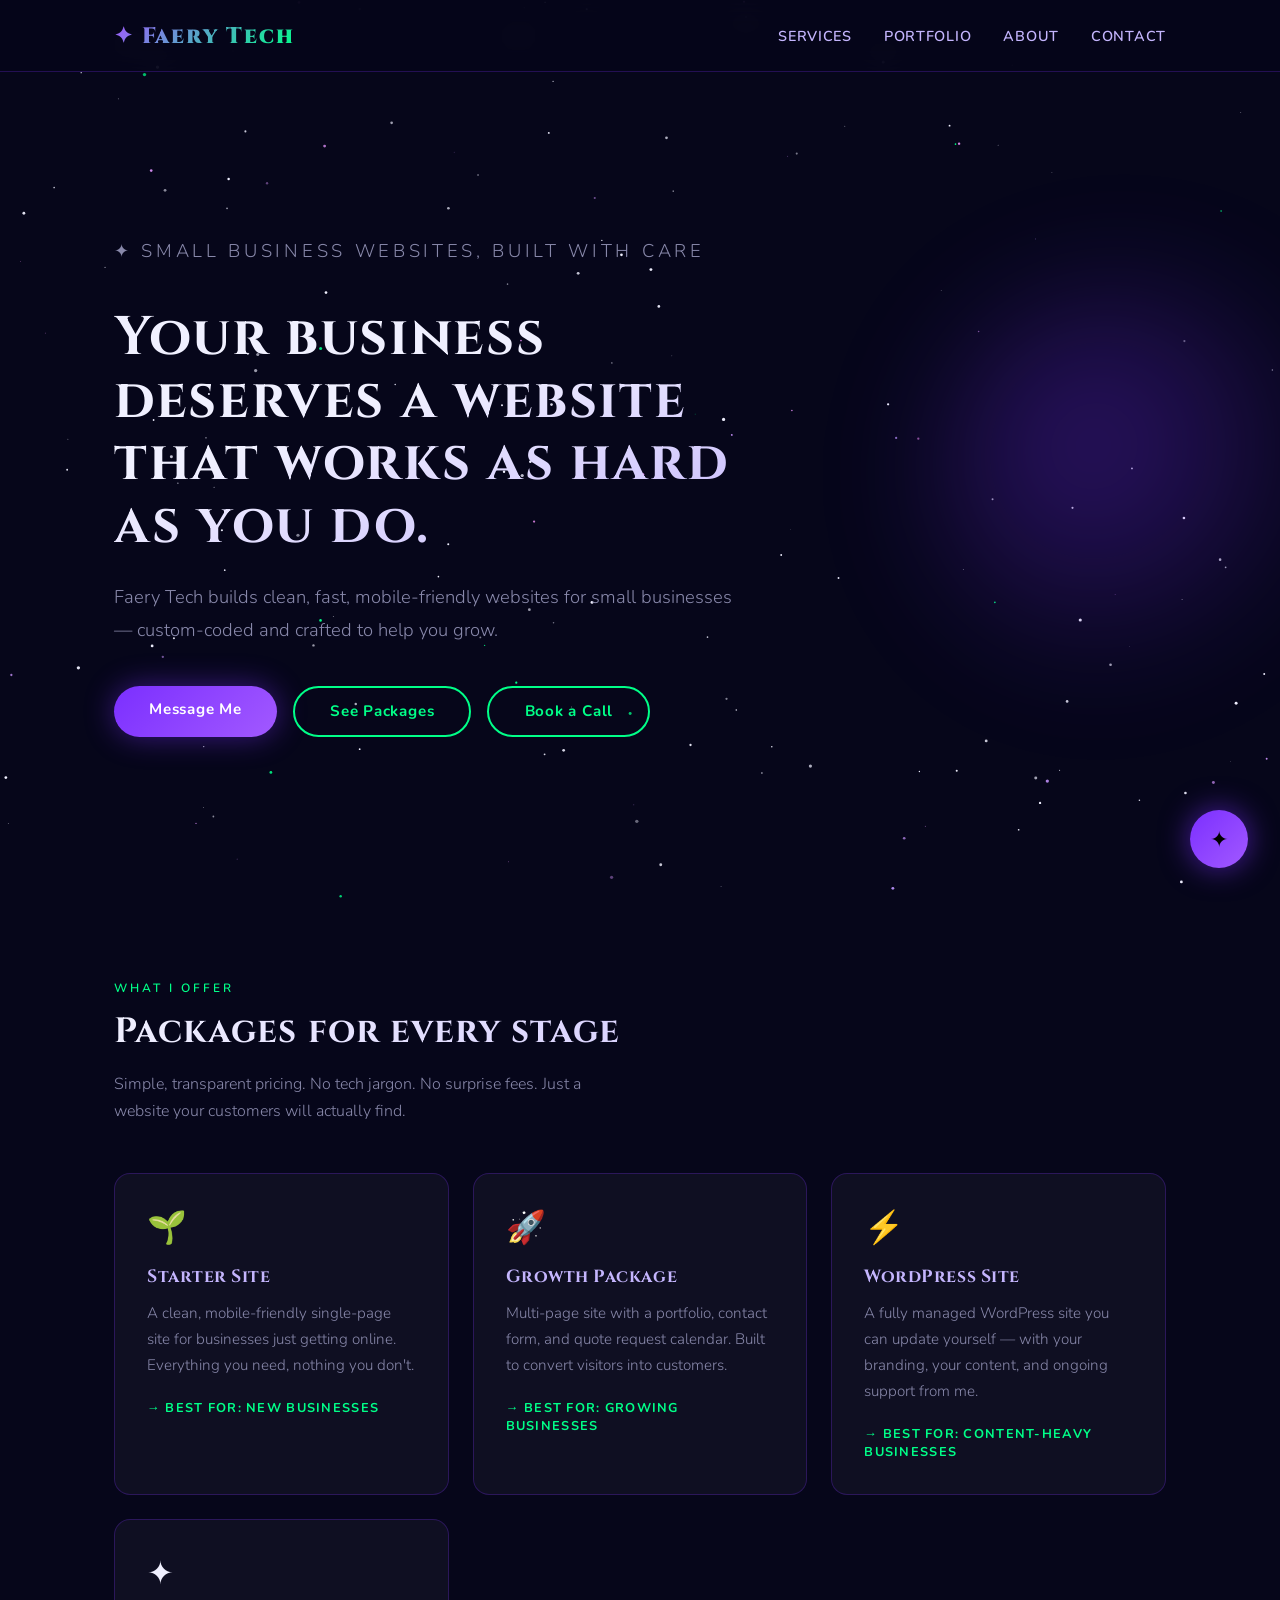
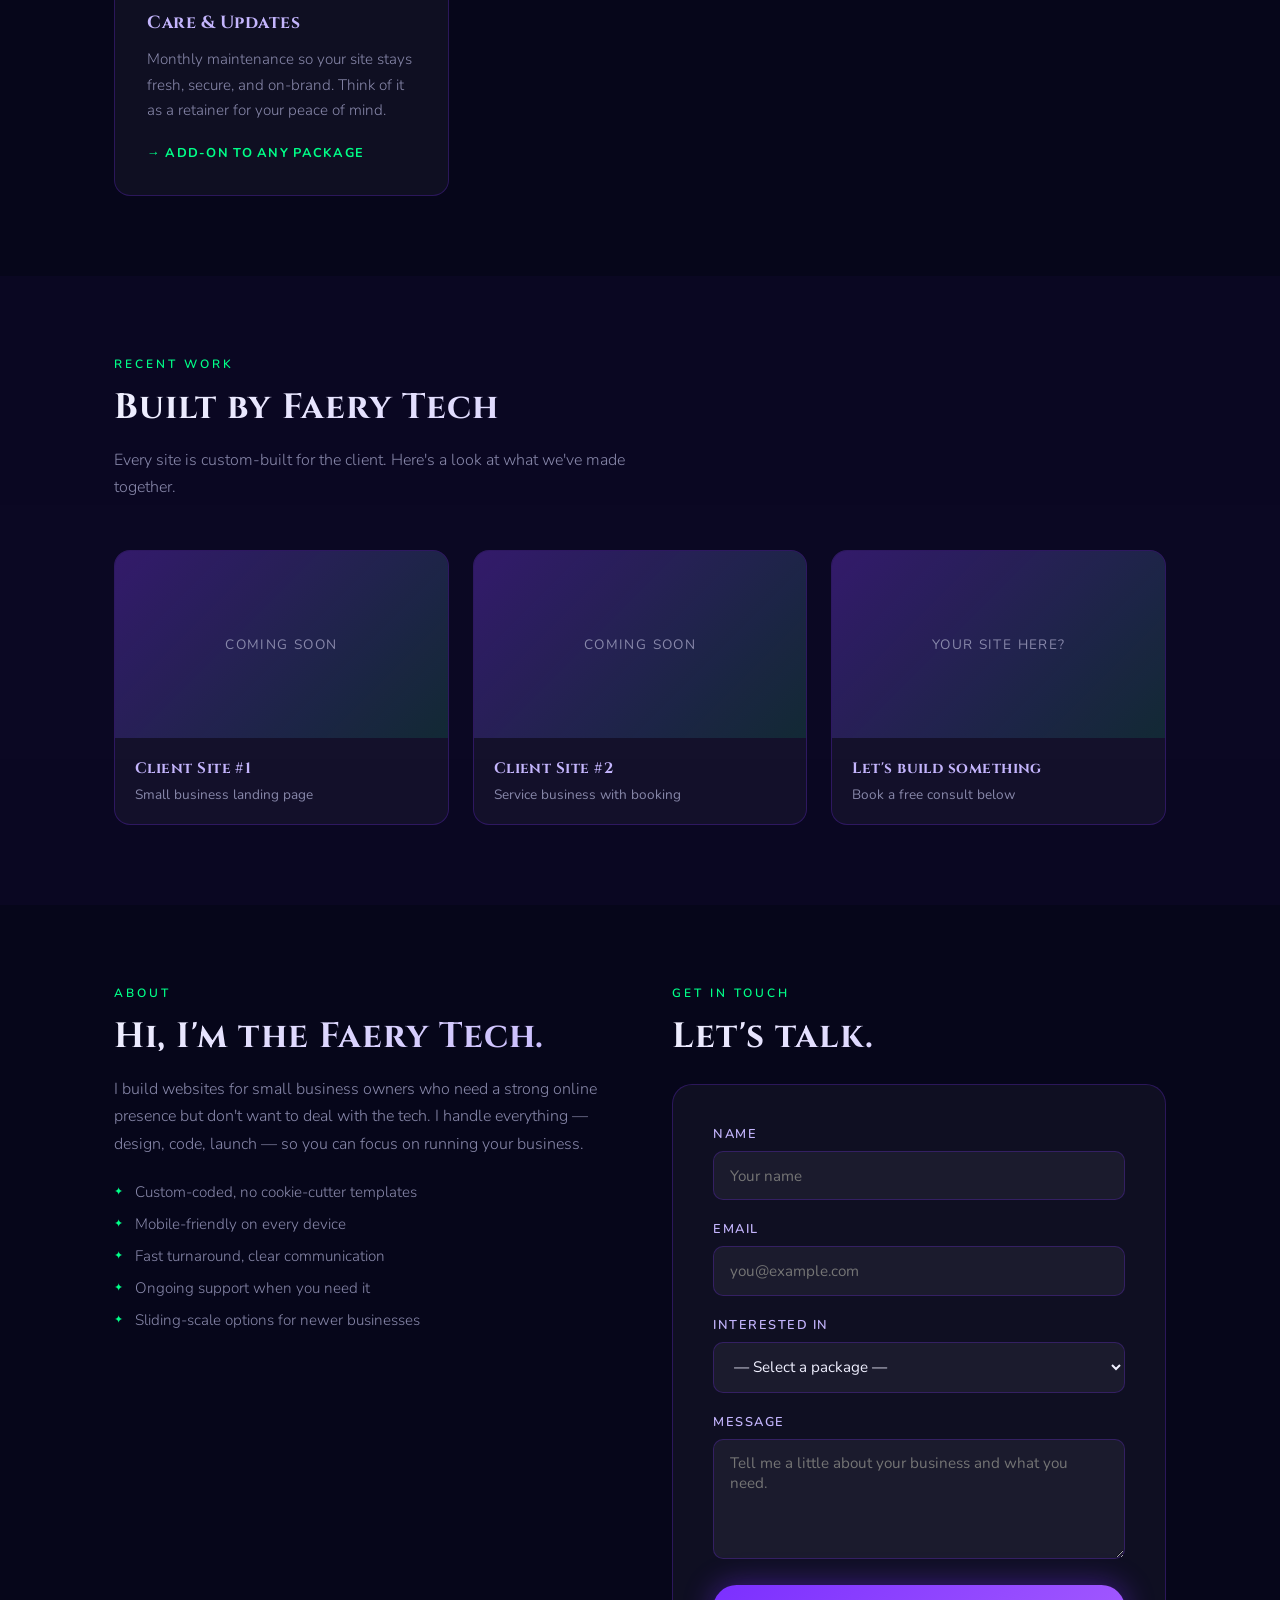
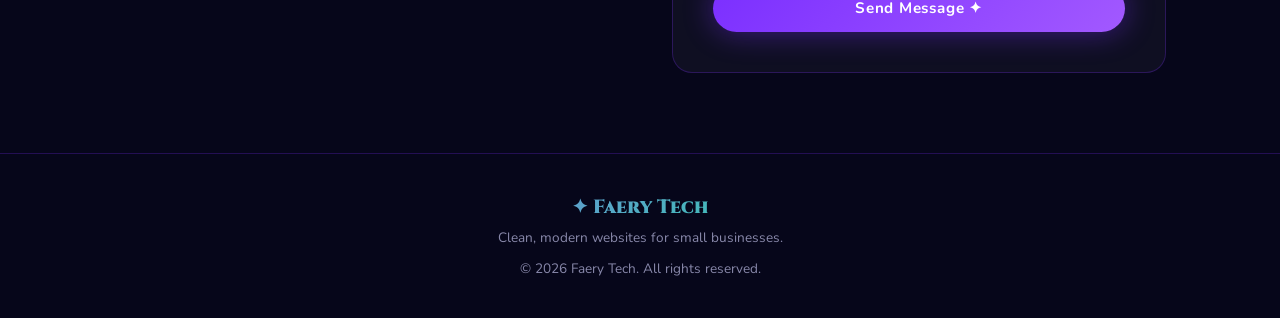
==== index.html @ 6d54eb75 "add AI chat widget" ====
<!doctype html>
<html lang="en">
<head>
  <meta charset="utf-8">
  <meta name="viewport" content="width=device-width, initial-scale=1">
  <title>Faery Tech – Small Business Websites</title>

  <!-- Google Fonts: Cinzel (headings) + Nunito (body) -->
  <link rel="preconnect" href="https://fonts.googleapis.com">
  <link rel="preconnect" href="https://fonts.gstatic.com" crossorigin>
  <link href="https://fonts.googleapis.com/css2?family=Cinzel:wght@400;600;900&family=Nunito:wght@300;400;600&display=swap" rel="stylesheet">

  <!-- Your stylesheet -->
  <link rel="stylesheet" href="styles.css">
</head>
<body>

  <!-- ============================================================
       STARFIELD CANVAS
       Sits fixed behind everything. Stars are drawn by JS below.
       ============================================================ -->
  <canvas id="starfield"></canvas>


  <!-- ============================================================
       NAVBAR
       Fixed to top. Brand name on left, links on right.
       To add/remove links: edit the <ul class="nav-links"> list.
       ============================================================ -->
  <nav>
    <div class="nav-inner">
      <a href="#hero" class="nav-brand">✦ Faery Tech</a>
      <ul class="nav-links">
        <li><a href="#services">Services</a></li>
        <li><a href="#portfolio">Portfolio</a></li>
        <li><a href="#about">About</a></li>
        <li><a href="#contact">Contact</a></li>
      </ul>
    </div>
  </nav>


  <main>

    <!-- ============================================================
         HERO SECTION
         Full-height intro. Edit headline, subtext, and button labels.
         ============================================================ -->
    <section id="hero">
      <div class="container">
        <div class="hero-content">

          <!-- Small label above headline — change this to tweak the tagline -->
          <p class="hero-eyebrow">✦ Small business websites, built with care</p>

          <!-- Main headline -->
          <h1>Your business deserves a website that works as hard as you do.</h1>

          <!-- Supporting description -->
          <p>Faery Tech builds clean, fast, mobile-friendly websites for small businesses — custom-coded and crafted to help you grow.</p>

          <!-- CTA buttons -->
          <div style="display:flex; gap:1rem; flex-wrap:wrap;">
            <a href="#contact" class="btn-primary">Message Me</a>
            <a href="#services" class="btn-outline">See Packages</a>
            <a href="https://calendly.com/faerytech" class="btn-outline" target="_blank">Book a Call</a>
          </div>

        </div>

        <!-- Decorative glowing orb (purely visual, no content) -->
        <div class="hero-orb"></div>
      </div>
    </section>


    <!-- ============================================================
         SERVICES SECTION
         Add/remove/edit .service-card blocks to change packages.
         Icons are just emoji — swap them out freely.
         ============================================================ -->
    <section id="services">
      <div class="container">

        <p class="section-label">What I offer</p>
        <h2 class="section-title">Packages for every stage</h2>
        <p class="section-sub">Simple, transparent pricing. No tech jargon. No surprise fees. Just a website your customers will actually find.</p>

        <div class="services-grid">

          <!-- Service Card 1: Starter -->
          <div class="service-card">
            <div class="service-icon">🌱</div>
            <h3>Starter Site</h3>
            <p>A clean, mobile-friendly single-page site for businesses just getting online. Everything you need, nothing you don't.</p>
            <span class="service-price">→ Best for: new businesses</span>
          </div>

          <!-- Service Card 2: Growth -->
          <div class="service-card">
            <div class="service-icon">🚀</div>
            <h3>Growth Package</h3>
            <p>Multi-page site with a portfolio, contact form, and quote request calendar. Built to convert visitors into customers.</p>
            <span class="service-price">→ Best for: growing businesses</span>
          </div>

          <!-- Service Card 3: WordPress -->
          <div class="service-card">
            <div class="service-icon">⚡</div>
            <h3>WordPress Site</h3>
            <p>A fully managed WordPress site you can update yourself — with your branding, your content, and ongoing support from me.</p>
            <span class="service-price">→ Best for: content-heavy businesses</span>
          </div>

          <!-- Service Card 4: Care Plan -->
          <div class="service-card">
            <div class="service-icon">✦</div>
            <h3>Care & Updates</h3>
            <p>Monthly maintenance so your site stays fresh, secure, and on-brand. Think of it as a retainer for your peace of mind.</p>
            <span class="service-price">→ Add-on to any package</span>
          </div>

        </div>
      </div>
    </section>


    <!-- ============================================================
         PORTFOLIO SECTION
         Replace .portfolio-img placeholder divs with real <img> tags
         when you have screenshots. Update h4 and p with project info.

         To add a real image replace the div.portfolio-img with:
         <img src="images/project1.png" alt="Project name"
              style="width:100%; aspect-ratio:16/9; object-fit:cover;">
         ============================================================ -->
    <section id="portfolio">
      <div class="container">

        <p class="section-label">Recent work</p>
        <h2 class="section-title">Built by Faery Tech</h2>
        <p class="section-sub">Every site is custom-built for the client. Here's a look at what we've made together.</p>

        <div class="portfolio-grid">

          <!-- Portfolio Card 1 -->
          <div class="portfolio-card">
            <div class="portfolio-img">Coming soon</div>
            <div class="portfolio-info">
              <h4>Client Site #1</h4>
              <p>Small business landing page</p>
            </div>
          </div>

          <!-- Portfolio Card 2 -->
          <div class="portfolio-card">
            <div class="portfolio-img">Coming soon</div>
            <div class="portfolio-info">
              <h4>Client Site #2</h4>
              <p>Service business with booking</p>
            </div>
          </div>

          <!-- Portfolio Card 3 — placeholder CTA -->
          <div class="portfolio-card">
            <div class="portfolio-img">Your site here?</div>
            <div class="portfolio-info">
              <h4>Let's build something</h4>
              <p>Book a free consult below</p>
            </div>
          </div>

        </div>
      </div>
    </section>


    <!-- ============================================================
         ABOUT + CONTACT SECTION
         Two columns: About on left, Contact form on right.
         ============================================================ -->
    <section id="about">
      <div class="container">
        <div class="about-grid">

          <!-- LEFT COLUMN: About -->
          <div>
            <p class="section-label">About</p>
            <h2 class="section-title">Hi, I'm the Faery Tech.</h2>
            <p class="section-sub" style="margin-top:1rem;">
              I build websites for small business owners who need a strong online presence but don't want to deal with the tech. I handle everything — design, code, launch — so you can focus on running your business.
            </p>

            <!-- Edit this list to update your selling points -->
            <ul class="about-list">
              <li>Custom-coded, no cookie-cutter templates</li>
              <li>Mobile-friendly on every device</li>
              <li>Fast turnaround, clear communication</li>
              <li>Ongoing support when you need it</li>
              <li>Sliding-scale options for newer businesses</li>
            </ul>
          </div>

          <!-- RIGHT COLUMN: Contact Form -->
          <!-- Formspree endpoint — replace mqeyzaep if you ever create a new form -->
          <div id="contact">
            <p class="section-label">Get in touch</p>
            <h2 class="section-title">Let's talk.</h2>

            <div class="form-wrap" style="margin-top:1.5rem;">
              <form action="https://formspree.io/f/mqeyzaep" method="POST">

                <!-- Name field -->
                <div class="form-group">
                  <label for="name">Name</label>
                  <input type="text" id="name" name="name" placeholder="Your name" required>
                </div>

                <!-- Email field -->
                <div class="form-group">
                  <label for="email">Email</label>
                  <input type="email" id="email" name="email" placeholder="you@example.com" required>
                </div>

                <!-- Package interest dropdown — add/remove options to match your services -->
                <div class="form-group">
                  <label for="package">Interested in</label>
                  <select id="package" name="package">
                    <option value="">— Select a package —</option>
                    <option>Starter Site</option>
                    <option>Growth Package</option>
                    <option>WordPress Site</option>
                    <option>Care & Updates</option>
                    <option>Not sure yet</option>
                  </select>
                </div>

                <!-- Message field -->
                <div class="form-group">
                  <label for="message">Message</label>
                  <textarea id="message" name="message" placeholder="Tell me a little about your business and what you need." required></textarea>
                </div>

                <!-- Submit button -->
                <button type="submit" class="btn-primary" style="width:100%;">
                  Send Message ✦
                </button>

              </form>
            </div>
          </div><!-- end contact column -->

        </div><!-- end about-grid -->
      </div>
    </section>

  </main>


  <!-- ============================================================
       FOOTER
       Update the year and tagline as needed.
       ============================================================ -->
  <footer>
    <div class="container">
      <p class="footer-brand">✦ Faery Tech</p>
      <p>Clean, modern websites for small businesses.</p>
      <p style="margin-top:0.75rem;">© 2026 Faery Tech. All rights reserved.</p>
    </div>
  </footer>


  <!-- ============================================================
       JAVASCRIPT
       Three things:
         1. Starfield    — animated twinkling stars on the canvas
         2. Sparkle trail — glowing dots follow the mouse cursor
         3. Scroll fade-in — cards fade up when scrolled into view
       ============================================================ -->
  <script>

    /* ── 1. STARFIELD ──────────────────────────────────────────
       Draws twinkling stars on the background canvas.
       Change `count` in initStars() to add or remove stars.
       ──────────────────────────────────────────────────────────── */
    const canvas = document.getElementById('starfield');
    const ctx    = canvas.getContext('2d');
    let stars    = [];

    function resize() {
      canvas.width  = window.innerWidth;
      canvas.height = window.innerHeight;
    }

    function initStars(count = 180) {
      stars = Array.from({ length: count }, () => ({
        x:     Math.random() * canvas.width,
        y:     Math.random() * canvas.height,
        r:     Math.random() * 1.4 + 0.3,
        speed: Math.random() * 0.015 + 0.003,
        phase: Math.random() * Math.PI * 2,
        color: Math.random() > 0.85
               ? `hsl(${260 + Math.random() * 40}, 80%, 75%)`
               : Math.random() > 0.93
                 ? '#00ff88'
                 : '#f0f0ff'
      }));
    }

    function drawStars(t) {
      ctx.clearRect(0, 0, canvas.width, canvas.height);
      stars.forEach(s => {
        const alpha = 0.4 + 0.6 * Math.abs(Math.sin(s.phase + t * s.speed));
        ctx.beginPath();
        ctx.arc(s.x, s.y, s.r, 0, Math.PI * 2);
        ctx.fillStyle   = s.color;
        ctx.globalAlpha = alpha;
        ctx.fill();
      });
      ctx.globalAlpha = 1;
    }

    let frame = 0;
    function animate() {
      drawStars(frame++);
      requestAnimationFrame(animate);
    }

    resize();
    initStars();
    animate();
    window.addEventListener('resize', () => { resize(); initStars(); });


    /* ── 2. SPARKLE CURSOR TRAIL ───────────────────────────────
       Tiny glowing dots follow the mouse.
       Lower the 0.35 threshold to make trail denser.
       ──────────────────────────────────────────────────────────── */
    const sparkleColors = ['#7b2fff', '#a259ff', '#00ff88', '#c4b5fd', '#ffffff'];

    document.addEventListener('mousemove', e => {
      if (Math.random() > 0.35) return;

      const el     = document.createElement('div');
      el.className = 'sparkle';

      const size  = Math.random() * 7 + 3;
      const color = sparkleColors[Math.floor(Math.random() * sparkleColors.length)];
      const glow  = sparkleColors[Math.floor(Math.random() * sparkleColors.length)];

      el.style.cssText = `
        width:      ${size}px;
        height:     ${size}px;
        left:       ${e.clientX - size / 2}px;
        top:        ${e.clientY - size / 2}px;
        background: ${color};
        box-shadow: 0 0 ${size * 2}px ${glow};
      `;

      document.body.appendChild(el);
      setTimeout(() => el.remove(), 700);
    });


    /* ── 3. SCROLL FADE-IN ─────────────────────────────────────
       Cards fade up into view when scrolled to.
       ──────────────────────────────────────────────────────────── */
    const observer = new IntersectionObserver(entries => {
      entries.forEach(e => {
        if (e.isIntersecting) {
          e.target.style.opacity   = '1';
          e.target.style.transform = 'translateY(0)';
        }
      });
    }, { threshold: 0.1 });

    document.querySelectorAll('.service-card, .portfolio-card').forEach(el => {
      el.style.opacity    = '0';
      el.style.transform  = 'translateY(24px)';
      el.style.transition = 'opacity 0.6s ease, transform 0.6s ease';
      observer.observe(el);
    });

  </script>
<!-- ============================================================
     FAERY TECH AI CHAT WIDGET
     Add this block right before the closing </body> tag
     in your index.html.

     SETUP:
     1. Get an Anthropic API key at console.anthropic.com
     2. Replace YOUR_API_KEY_HERE below with your actual key
     3. Set a spend limit in your Anthropic account to be safe
     ============================================================ -->

<style>
  /* ── Chat bubble button (bottom right corner) ── */
  #chat-toggle {
    position: fixed;
    bottom: 2rem;
    right: 2rem;
    width: 58px;
    height: 58px;
    border-radius: 50%;
    background: linear-gradient(135deg, #7b2fff, #a259ff);
    border: none;
    cursor: pointer;
    box-shadow: 0 0 30px rgba(123, 47, 255, 0.6);
    display: flex;
    align-items: center;
    justify-content: center;
    font-size: 1.4rem;
    z-index: 1000;
    transition: transform 0.2s, box-shadow 0.2s;
    animation: pulse-btn 3s ease-in-out infinite;
  }

  #chat-toggle:hover {
    transform: scale(1.1);
    box-shadow: 0 0 50px rgba(123, 47, 255, 0.9);
  }

  @keyframes pulse-btn {
    0%, 100% { box-shadow: 0 0 30px rgba(123, 47, 255, 0.6); }
    50%       { box-shadow: 0 0 50px rgba(162, 89, 255, 0.9); }
  }

  /* ── Chat window ── */
  #chat-window {
    position: fixed;
    bottom: 6.5rem;
    right: 2rem;
    width: 340px;
    max-height: 480px;
    background: #0d0d2b;
    border: 1px solid rgba(123, 47, 255, 0.35);
    border-radius: 20px;
    box-shadow: 0 0 60px rgba(123, 47, 255, 0.25);
    display: flex;
    flex-direction: column;
    z-index: 1000;
    overflow: hidden;
    /* Hidden by default */
    opacity: 0;
    transform: translateY(16px) scale(0.97);
    pointer-events: none;
    transition: opacity 0.25s ease, transform 0.25s ease;
  }

  #chat-window.open {
    opacity: 1;
    transform: translateY(0) scale(1);
    pointer-events: all;
  }

  /* ── Chat header ── */
  #chat-header {
    padding: 1rem 1.25rem;
    background: rgba(123, 47, 255, 0.15);
    border-bottom: 1px solid rgba(123, 47, 255, 0.2);
    display: flex;
    align-items: center;
    gap: 0.75rem;
  }

  #chat-header .chat-avatar {
    width: 32px;
    height: 32px;
    border-radius: 50%;
    background: linear-gradient(135deg, #7b2fff, #00ff88);
    display: flex;
    align-items: center;
    justify-content: center;
    font-size: 0.9rem;
    flex-shrink: 0;
  }

  #chat-header .chat-title {
    font-family: 'Cinzel', serif;
    font-size: 0.85rem;
    font-weight: 600;
    color: #c4b5fd;
    letter-spacing: 0.05em;
  }

  #chat-header .chat-subtitle {
    font-size: 0.72rem;
    color: #8888aa;
    margin-top: 0.1rem;
  }

  /* ── Messages area ── */
  #chat-messages {
    flex: 1;
    overflow-y: auto;
    padding: 1rem;
    display: flex;
    flex-direction: column;
    gap: 0.75rem;
    min-height: 200px;
    max-height: 300px;
    scrollbar-width: thin;
    scrollbar-color: rgba(123, 47, 255, 0.3) transparent;
  }

  /* Individual message bubbles */
  .msg {
    max-width: 85%;
    padding: 0.65rem 0.9rem;
    border-radius: 14px;
    font-size: 0.88rem;
    line-height: 1.5;
    animation: fadeUp 0.2s ease both;
  }

  /* Bot messages — left aligned */
  .msg.bot {
    background: rgba(123, 47, 255, 0.15);
    border: 1px solid rgba(123, 47, 255, 0.2);
    color: #f0f0ff;
    align-self: flex-start;
    border-bottom-left-radius: 4px;
  }

  /* User messages — right aligned */
  .msg.user {
    background: linear-gradient(135deg, #7b2fff, #a259ff);
    color: #fff;
    align-self: flex-end;
    border-bottom-right-radius: 4px;
  }

  /* Typing indicator dots */
  .msg.typing {
    background: rgba(123, 47, 255, 0.15);
    border: 1px solid rgba(123, 47, 255, 0.2);
    align-self: flex-start;
    padding: 0.75rem 1rem;
  }

  .typing-dots {
    display: flex;
    gap: 4px;
    align-items: center;
  }

  .typing-dots span {
    width: 6px;
    height: 6px;
    border-radius: 50%;
    background: #a259ff;
    animation: dot-bounce 1.2s ease-in-out infinite;
  }

  .typing-dots span:nth-child(2) { animation-delay: 0.2s; }
  .typing-dots span:nth-child(3) { animation-delay: 0.4s; }

  @keyframes dot-bounce {
    0%, 80%, 100% { transform: translateY(0); opacity: 0.4; }
    40%            { transform: translateY(-5px); opacity: 1; }
  }

  /* ── Input area ── */
  #chat-input-area {
    padding: 0.75rem;
    border-top: 1px solid rgba(123, 47, 255, 0.2);
    display: flex;
    gap: 0.5rem;
    align-items: center;
  }

  #chat-input {
    flex: 1;
    background: rgba(255, 255, 255, 0.05);
    border: 1px solid rgba(123, 47, 255, 0.25);
    border-radius: 50px;
    padding: 0.6rem 1rem;
    color: #f0f0ff;
    font-family: 'Nunito', sans-serif;
    font-size: 0.88rem;
    outline: none;
    transition: border-color 0.2s;
  }

  #chat-input:focus {
    border-color: #a259ff;
  }

  #chat-input::placeholder {
    color: #8888aa;
  }

  #chat-send {
    width: 36px;
    height: 36px;
    border-radius: 50%;
    background: linear-gradient(135deg, #7b2fff, #a259ff);
    border: none;
    cursor: pointer;
    color: white;
    font-size: 1rem;
    display: flex;
    align-items: center;
    justify-content: center;
    flex-shrink: 0;
    transition: transform 0.15s, box-shadow 0.15s;
  }

  #chat-send:hover {
    transform: scale(1.1);
    box-shadow: 0 0 20px rgba(123, 47, 255, 0.6);
  }

  #chat-send:disabled {
    opacity: 0.4;
    cursor: not-allowed;
    transform: none;
  }

  /* Mobile adjustments */
  @media (max-width: 400px) {
    #chat-window {
      width: calc(100vw - 2rem);
      right: 1rem;
      bottom: 5.5rem;
    }
    #chat-toggle {
      right: 1rem;
      bottom: 1rem;
    }
  }
</style>

<!-- Chat toggle button -->
<button id="chat-toggle" title="Chat with Faery Tech">✦</button>

<!-- Chat window -->
<div id="chat-window">
  <div id="chat-header">
    <div class="chat-avatar">🧚</div>
    <div>
      <div class="chat-title">Faery Tech Assistant</div>
      <div class="chat-subtitle">Ask me anything about our services</div>
    </div>
  </div>
  <div id="chat-messages"></div>
  <div id="chat-input-area">
    <input id="chat-input" type="text" placeholder="Ask about services, pricing..." maxlength="300">
    <button id="chat-send">➤</button>
  </div>
</div>

<script>
  /* ── CONFIGURATION ─────────────────────────────────────────
     Replace YOUR_API_KEY_HERE with your Anthropic API key.
     Get one at console.anthropic.com
     Set a monthly spend limit there to protect yourself!
     ──────────────────────────────────────────────────────── */
  const ANTHROPIC_API_KEY = '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';

  /* ── SYSTEM PROMPT ─────────────────────────────────────────
     This tells the AI who it is and what it can talk about.
     Edit this to update what the bot knows about your business.
     ──────────────────────────────────────────────────────── */
  const SYSTEM_PROMPT = `You are a friendly assistant for Faery Tech, a small web design studio run by Madyson Moore. 
  
Your job is to answer questions about Faery Tech's services, packages, and how to get started. Keep answers short, warm, and helpful.

Here's what you know about Faery Tech:

SERVICES:
- Starter Site: Single-page custom-coded site, best for new businesses
- Growth Package: Multi-page site with portfolio, contact form, and booking calendar — best for growing businesses  
- WordPress Site: Fully managed WordPress site the client can update themselves — best for content-heavy businesses
- Care & Updates: Monthly maintenance add-on for any package

BOOKING:
- Clients can book a free consultation call via Calendly: https://calendly.com/faerytech
- Or send a message via the contact form on the website

ABOUT:
- Custom-coded sites, no cookie-cutter templates
- Mobile-friendly on every device
- Fast turnaround and clear communication
- Sliding-scale pricing available for newer businesses

RULES:
- Only answer questions about Faery Tech's services, pricing, process, or how to get started
- If someone asks something unrelated, politely redirect them: "I'm only able to help with questions about Faery Tech's services! For anything else, feel free to reach out directly."
- Keep responses to 2-3 sentences max
- Be warm, friendly, and encouraging
- Never make up pricing numbers — say "reach out for a custom quote" instead`;

  /* ── CHAT STATE ────────────────────────────────────────────
     Keeps track of conversation history so the bot remembers
     what was said earlier in the conversation.
     ──────────────────────────────────────────────────────── */
  const history = [];

  /* ── DOM ELEMENTS ──────────────────────────────────────────── */
  const toggle   = document.getElementById('chat-toggle');
  const window_  = document.getElementById('chat-window');
  const messages = document.getElementById('chat-messages');
  const input    = document.getElementById('chat-input');
  const sendBtn  = document.getElementById('chat-send');

  /* ── OPEN / CLOSE CHAT ─────────────────────────────────────── */
  let isOpen = false;

  toggle.addEventListener('click', () => {
    isOpen = !isOpen;
    window_.classList.toggle('open', isOpen);
    toggle.textContent = isOpen ? '✕' : '✦';

    /* Show welcome message on first open */
    if (isOpen && messages.children.length === 0) {
      addMessage('bot', 'Hi! ✦ I\'m the Faery Tech assistant. Ask me about our web design packages, pricing, or how to get started!');
    }

    if (isOpen) input.focus();
  });

  /* ── ADD A MESSAGE BUBBLE ──────────────────────────────────── */
  function addMessage(role, text) {
    const div = document.createElement('div');
    div.className = `msg ${role}`;
    div.textContent = text;
    messages.appendChild(div);
    messages.scrollTop = messages.scrollHeight;
    return div;
  }

  /* ── TYPING INDICATOR ──────────────────────────────────────── */
  function showTyping() {
    const div = document.createElement('div');
    div.className = 'msg typing';
    div.id = 'typing-indicator';
    div.innerHTML = '<div class="typing-dots"><span></span><span></span><span></span></div>';
    messages.appendChild(div);
    messages.scrollTop = messages.scrollHeight;
  }

  function hideTyping() {
    const el = document.getElementById('typing-indicator');
    if (el) el.remove();
  }

  /* ── SEND MESSAGE ──────────────────────────────────────────── */
  async function sendMessage() {
    const text = input.value.trim();
    if (!text || sendBtn.disabled) return;

    /* Show user message */
    addMessage('user', text);
    input.value = '';
    sendBtn.disabled = true;

    /* Add to history */
    history.push({ role: 'user', content: text });

    /* Show typing indicator */
    showTyping();

    try {
      const response = await fetch('https://api.anthropic.com/v1/messages', {
        method: 'POST',
        headers: {
          'Content-Type': 'application/json',
          'x-api-key': ANTHROPIC_API_KEY,
          'anthropic-version': '2023-06-01',
          'anthropic-dangerous-direct-browser-access': 'true'
        },
        body: JSON.stringify({
          model: 'claude-haiku-4-5-20251001', /* Cheapest/fastest model — good for chat */
          max_tokens: 300,
          system: SYSTEM_PROMPT,
          messages: history
        })
      });

      const data = await response.json();
      const reply = data.content?.[0]?.text || "Sorry, something went wrong! Please try the contact form instead.";

      /* Add bot reply to history */
      history.push({ role: 'assistant', content: reply });

      hideTyping();
      addMessage('bot', reply);

    } catch (err) {
      hideTyping();
      addMessage('bot', 'Sorry, I\'m having trouble connecting right now. Please use the contact form or book a call instead!');
    }

    sendBtn.disabled = false;
    input.focus();
  }

  /* ── EVENT LISTENERS ───────────────────────────────────────── */
  sendBtn.addEventListener('click', sendMessage);

  /* Send on Enter key */
  input.addEventListener('keydown', e => {
    if (e.key === 'Enter') sendMessage();
  });
</script>
</body>
</html>
---- styles.css ----
/* ============================================================
   FAERY TECH - styles.css
   ============================================================ */

:root {
  --space:        #06061a;
  --deep:         #0d0d2b;
  --purple:       #7b2fff;
  --purple-glow:  #a259ff;
  --green:        #00ff88;
  --green-dim:    #00cc6a;
  --lavender:     #c4b5fd;
  --star-white:   #f0f0ff;
  --muted:        #8888aa;
  --card-bg:      rgba(255, 255, 255, 0.04);
  --card-border:  rgba(123, 47, 255, 0.25);
}

*, *::before, *::after {
  box-sizing: border-box;
  margin: 0;
  padding: 0;
}

html {
  scroll-behavior: smooth;
}

body {
  font-family: 'Nunito', sans-serif;
  background-color: var(--space);
  color: var(--star-white);
  overflow-x: hidden;
  padding-top: 72px;
}

h1, h2, h3, h4 {
  font-family: 'Cinzel', serif;
  letter-spacing: 0.03em;
}

a {
  color: inherit;
  text-decoration: none;
}

section {
  padding: 5rem 0;
  scroll-margin-top: 80px;
}

.container {
  width: 100%;
  max-width: 1100px;
  margin: 0 auto;
  padding: 0 1.5rem;
}

#starfield {
  position: fixed;
  inset: 0;
  z-index: 0;
  pointer-events: none;
}

nav, main, footer {
  position: relative;
  z-index: 1;
}

nav {
  position: fixed;
  top: 0;
  left: 0;
  right: 0;
  height: 72px;
  background: rgba(6, 6, 26, 0.85);
  backdrop-filter: blur(12px);
  border-bottom: 1px solid var(--card-border);
  display: flex;
  align-items: center;
  z-index: 100;
}

.nav-inner {
  display: flex;
  align-items: center;
  justify-content: space-between;
  width: 100%;
  max-width: 1100px;
  margin: 0 auto;
  padding: 0 1.5rem;
}

.nav-brand {
  font-family: 'Cinzel', serif;
  font-size: 1.4rem;
  font-weight: 900;
  background: linear-gradient(135deg, var(--purple-glow), var(--green));
  -webkit-background-clip: text;
  -webkit-text-fill-color: transparent;
  background-clip: text;
  letter-spacing: 0.08em;
}

.nav-links {
  display: flex;
  gap: 2rem;
  list-style: none;
}

.nav-links a {
  font-size: 0.9rem;
  font-weight: 600;
  color: var(--lavender);
  letter-spacing: 0.05em;
  text-transform: uppercase;
  transition: color 0.2s;
}

.nav-links a:hover {
  color: var(--green);
}

#hero {
  min-height: calc(100vh - 72px);
  display: flex;
  align-items: center;
  padding: 4rem 0;
  position: relative;
}

.hero-content {
  max-width: 620px;
  animation: fadeUp 1s ease both;
}

.hero-eyebrow {
  font-size: 0.8rem;
  font-weight: 600;
  letter-spacing: 0.2em;
  text-transform: uppercase;
  color: var(--green);
  margin-bottom: 1.2rem;
}

.hero-content h1 {
  font-size: clamp(2rem, 5vw, 3.4rem);
  line-height: 1.15;
  margin-bottom: 1.5rem;
  background: linear-gradient(160deg, var(--star-white) 40%, var(--lavender));
  -webkit-background-clip: text;
  -webkit-text-fill-color: transparent;
  background-clip: text;
}

.hero-content p {
  font-size: 1.15rem;
  color: var(--muted);
  line-height: 1.75;
  margin-bottom: 2.5rem;
  font-weight: 300;
}

.hero-orb {
  position: absolute;
  right: -5%;
  top: 50%;
  transform: translateY(-50%);
  width: 420px;
  height: 420px;
  border-radius: 50%;
  background: radial-gradient(circle at 40% 40%, var(--purple) 0%, transparent 70%);
  filter: blur(60px);
  opacity: 0.35;
  pointer-events: none;
  animation: pulse 6s ease-in-out infinite;
}

.btn-primary {
  display: inline-block;
  padding: 0.85rem 2.2rem;
  background: linear-gradient(135deg, var(--purple), var(--purple-glow));
  color: #fff;
  font-family: 'Nunito', sans-serif;
  font-weight: 700;
  font-size: 0.95rem;
  border-radius: 50px;
  letter-spacing: 0.05em;
  box-shadow: 0 0 30px rgba(123, 47, 255, 0.45);
  transition: transform 0.2s, box-shadow 0.2s;
  border: none;
  cursor: pointer;
}

.btn-primary:hover {
  transform: translateY(-2px);
  box-shadow: 0 0 50px rgba(123, 47, 255, 0.7);
}

.btn-outline {
  display: inline-block;
  padding: 0.85rem 2.2rem;
  background: transparent;
  color: var(--green);
  font-family: 'Nunito', sans-serif;
  font-weight: 700;
  font-size: 0.95rem;
  border-radius: 50px;
  letter-spacing: 0.05em;
  border: 2px solid var(--green);
  transition: background 0.2s, color 0.2s, transform 0.2s;
  cursor: pointer;
}

.btn-outline:hover {
  background: var(--green);
  color: var(--space);
  transform: translateY(-2px);
}

.section-label {
  font-size: 0.75rem;
  font-weight: 600;
  letter-spacing: 0.25em;
  text-transform: uppercase;
  color: var(--green);
  margin-bottom: 0.75rem;
}

.section-title {
  font-size: clamp(1.6rem, 3vw, 2.2rem);
  margin-bottom: 1rem;
  background: linear-gradient(135deg, var(--star-white), var(--lavender));
  -webkit-background-clip: text;
  -webkit-text-fill-color: transparent;
  background-clip: text;
}

.section-sub {
  color: var(--muted);
  font-size: 1rem;
  line-height: 1.7;
  font-weight: 300;
  max-width: 520px;
}

#services {
  background: transparent;
}

.services-grid {
  display: grid;
  grid-template-columns: repeat(auto-fit, minmax(280px, 1fr));
  gap: 1.5rem;
  margin-top: 3rem;
}

.service-card {
  background: var(--card-bg);
  border: 1px solid var(--card-border);
  border-radius: 16px;
  padding: 2rem;
  transition: transform 0.25s, border-color 0.25s, box-shadow 0.25s;
}

.service-card:hover {
  transform: translateY(-6px);
  border-color: var(--purple-glow);
  box-shadow: 0 0 40px rgba(123, 47, 255, 0.2);
}

.service-icon {
  font-size: 2rem;
  margin-bottom: 1rem;
}

.service-card h3 {
  font-size: 1.1rem;
  color: var(--lavender);
  margin-bottom: 0.75rem;
}

.service-card p {
  color: var(--muted);
  font-size: 0.95rem;
  line-height: 1.7;
  font-weight: 300;
}

.service-price {
  display: inline-block;
  margin-top: 1.25rem;
  font-size: 0.8rem;
  font-weight: 700;
  letter-spacing: 0.1em;
  color: var(--green);
  text-transform: uppercase;
}

#portfolio {
  background: rgba(123, 47, 255, 0.04);
}

.portfolio-grid {
  display: grid;
  grid-template-columns: repeat(auto-fit, minmax(280px, 1fr));
  gap: 1.5rem;
  margin-top: 3rem;
}

.portfolio-card {
  background: var(--card-bg);
  border: 1px solid var(--card-border);
  border-radius: 16px;
  overflow: hidden;
  transition: transform 0.25s, box-shadow 0.25s;
}

.portfolio-card:hover {
  transform: translateY(-6px);
  box-shadow: 0 0 40px rgba(0, 255, 136, 0.12);
}

.portfolio-img {
  width: 100%;
  aspect-ratio: 16 / 9;
  background: linear-gradient(135deg, rgba(123, 47, 255, 0.3), rgba(0, 255, 136, 0.1));
  display: flex;
  align-items: center;
  justify-content: center;
  color: var(--muted);
  font-size: 0.85rem;
  letter-spacing: 0.1em;
  text-transform: uppercase;
}

.portfolio-info {
  padding: 1.25rem;
}

.portfolio-info h4 {
  font-size: 0.95rem;
  color: var(--lavender);
  margin-bottom: 0.4rem;
}

.portfolio-info p {
  font-size: 0.85rem;
  color: var(--muted);
}

#about .about-grid {
  display: grid;
  grid-template-columns: 1fr 1fr;
  gap: 4rem;
  align-items: start;
}

.about-list {
  list-style: none;
  margin-top: 1.5rem;
  display: flex;
  flex-direction: column;
  gap: 0.75rem;
}

.about-list li {
  display: flex;
  align-items: center;
  gap: 0.75rem;
  color: var(--muted);
  font-size: 0.95rem;
  font-weight: 300;
}

.about-list li::before {
  content: '✦';
  color: var(--green);
  font-size: 0.7rem;
  flex-shrink: 0;
}

.form-wrap {
  background: var(--card-bg);
  border: 1px solid var(--card-border);
  border-radius: 20px;
  padding: 2.5rem;
}

.form-group {
  margin-bottom: 1.25rem;
}

.form-group label {
  display: block;
  font-size: 0.8rem;
  font-weight: 600;
  letter-spacing: 0.12em;
  text-transform: uppercase;
  color: var(--lavender);
  margin-bottom: 0.5rem;
}

.form-group input,
.form-group textarea,
.form-group select {
  width: 100%;
  background: rgba(255, 255, 255, 0.05);
  border: 1px solid var(--card-border);
  border-radius: 10px;
  padding: 0.85rem 1rem;
  color: var(--star-white);
  font-family: 'Nunito', sans-serif;
  font-size: 0.95rem;
  transition: border-color 0.2s, box-shadow 0.2s;
  outline: none;
}

.form-group input:focus,
.form-group textarea:focus,
.form-group select:focus {
  border-color: var(--purple-glow);
  box-shadow: 0 0 0 3px rgba(123, 47, 255, 0.15);
}

.form-group textarea {
  resize: vertical;
  min-height: 120px;
}

.form-group select option {
  background: var(--deep);
}

footer {
  border-top: 1px solid var(--card-border);
  padding: 2.5rem 0;
  text-align: center;
}

.footer-brand {
  font-family: 'Cinzel', serif;
  font-size: 1.2rem;
  font-weight: 900;
  background: linear-gradient(135deg, var(--purple-glow), var(--green));
  -webkit-background-clip: text;
  -webkit-text-fill-color: transparent;
  background-clip: text;
  margin-bottom: 0.5rem;
}

footer p {
  color: var(--muted);
  font-size: 0.85rem;
}

.sparkle {
  position: fixed;
  pointer-events: none;
  border-radius: 50%;
  animation: sparkle-fade 0.7s ease forwards;
  z-index: 9999;
}

@keyframes fadeUp {
  from { opacity: 0; transform: translateY(24px); }
  to   { opacity: 1; transform: translateY(0); }
}

@keyframes pulse {
  0%, 100% { opacity: 0.35; transform: translateY(-50%) scale(1); }
  50%       { opacity: 0.5;  transform: translateY(-50%) scale(1.08); }
}

@keyframes sparkle-fade {
  0%   { opacity: 1; transform: scale(1); }
  100% { opacity: 0; transform: scale(0); }
}

@keyframes twinkle {
  0%, 100% { opacity: 1; }
  50%       { opacity: 0.3; }
}

@media (max-width: 768px) {
  .nav-links {
    display: none;
  }

  #about .about-grid {
    grid-template-columns: 1fr;
    gap: 2.5rem;
  }

  .hero-orb {
    display: none;
  }
}
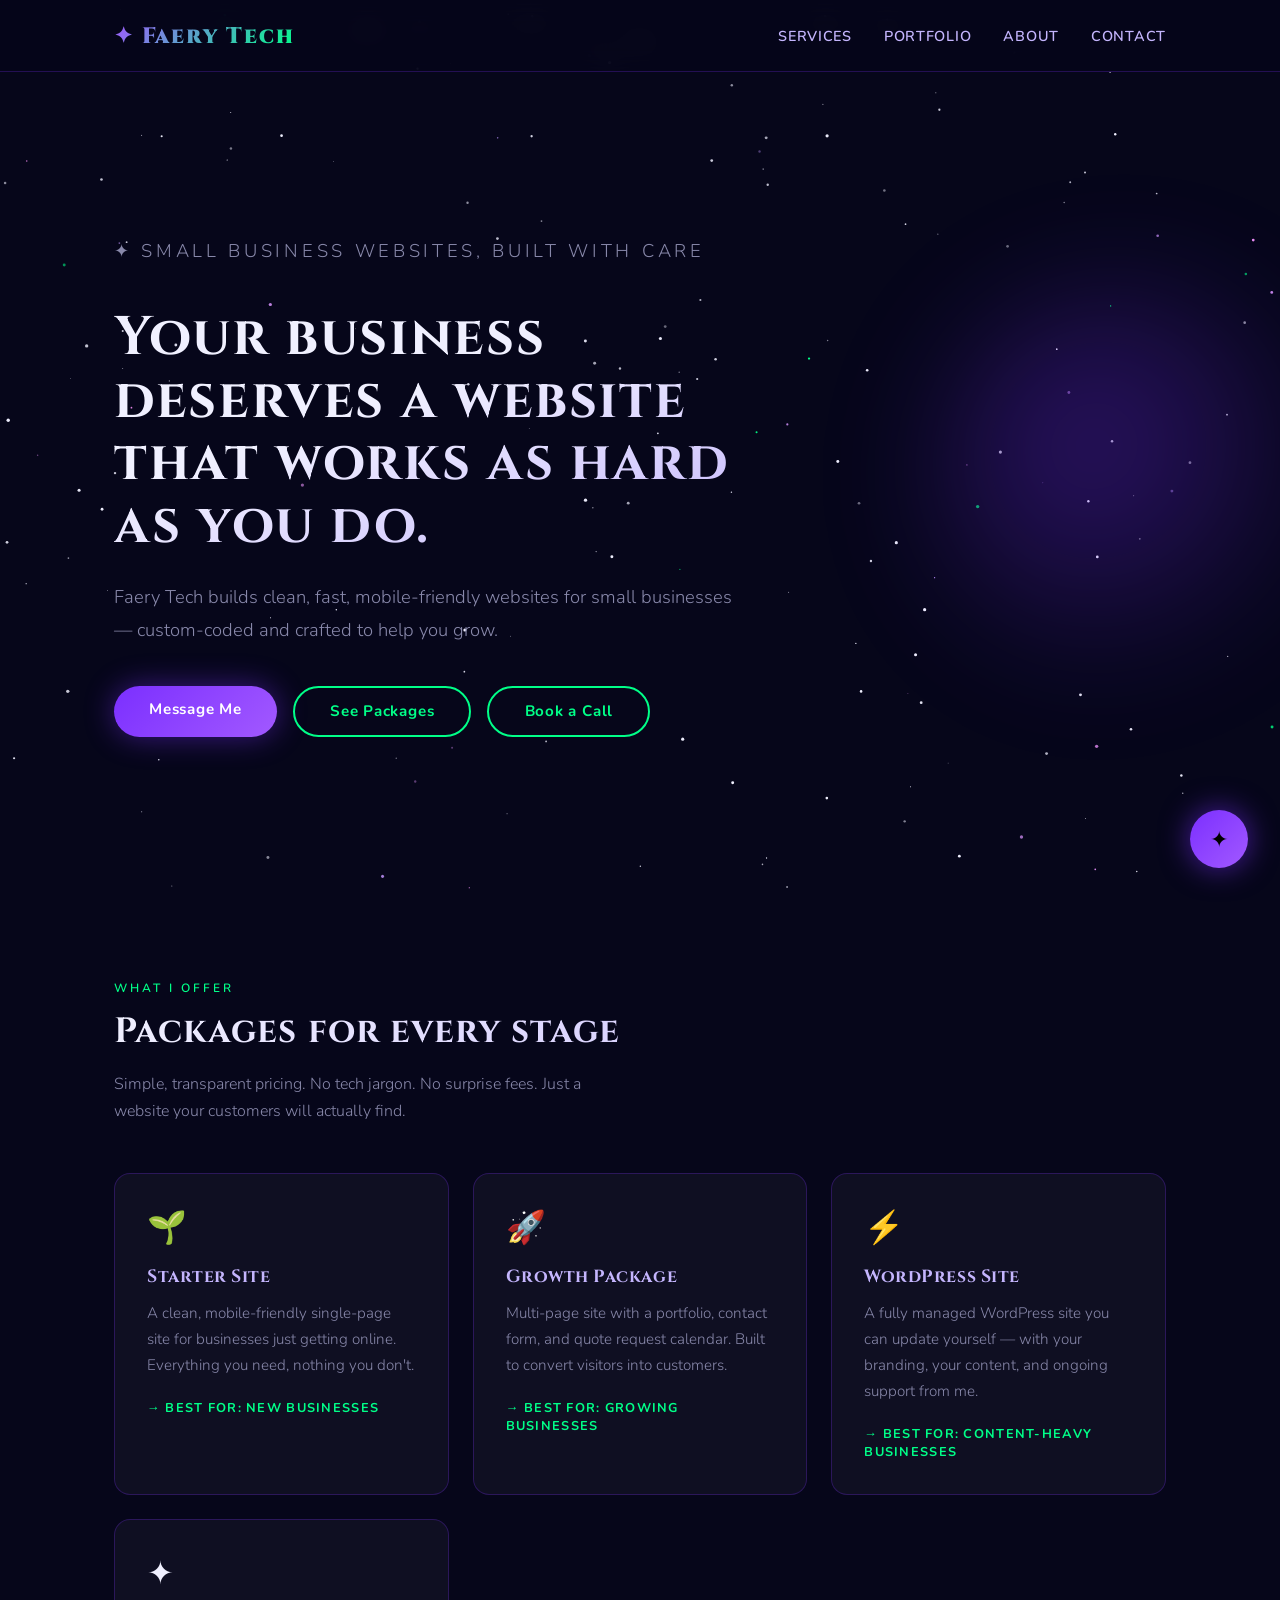
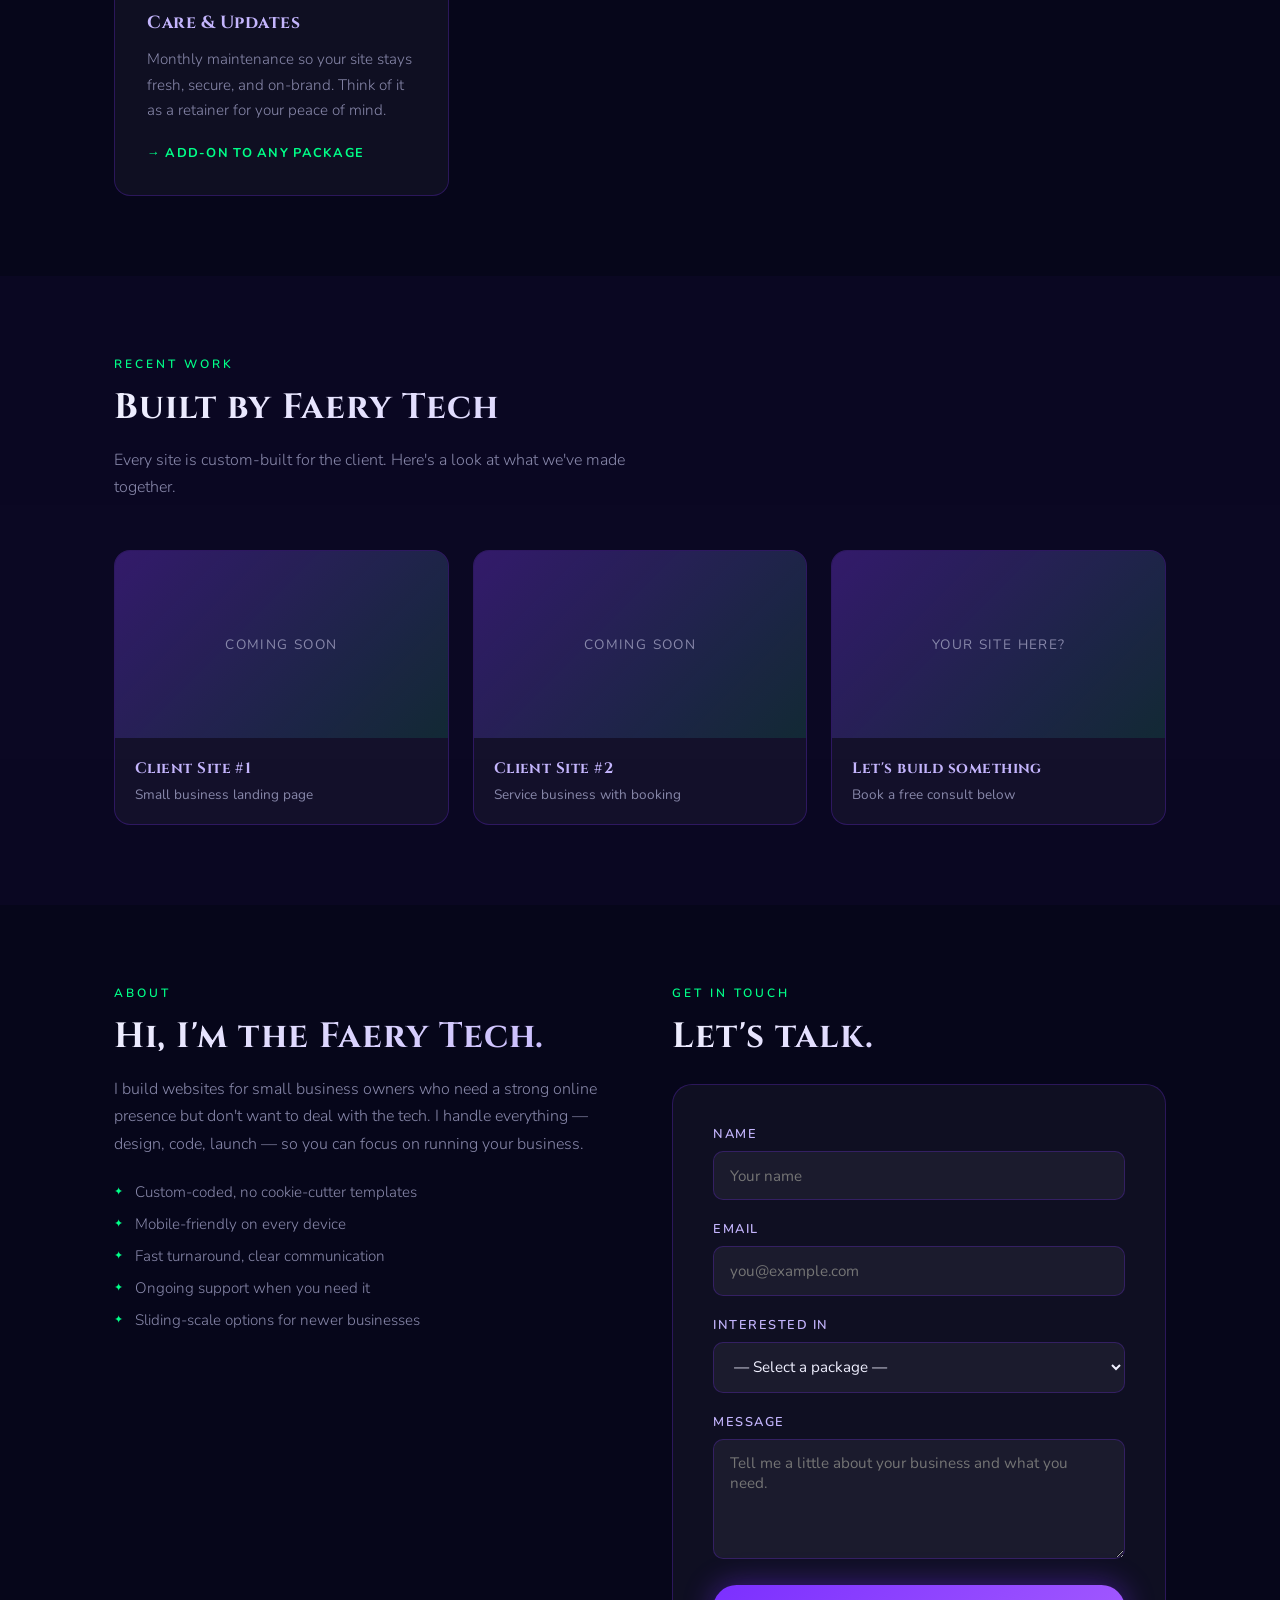
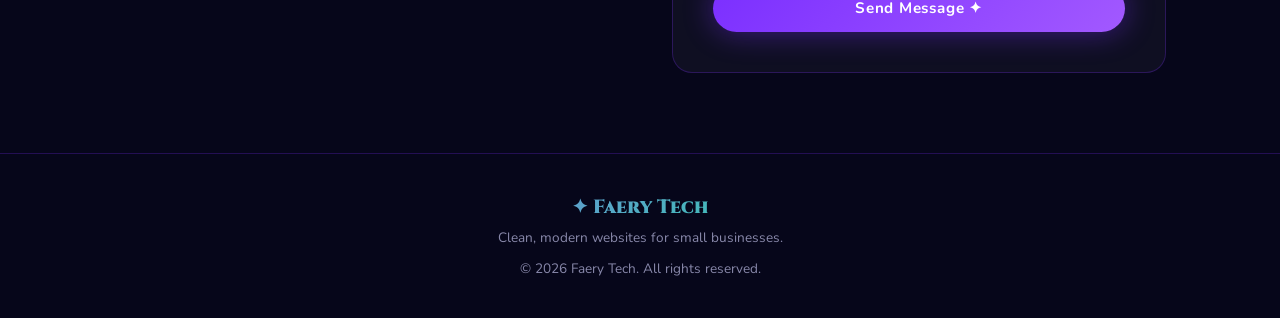
==== commit 9535a350: "add chat widget with cloudflare worker" ====
--- a/index.html
+++ b/index.html
@@ -651,12 +651,6 @@
 </div>
 
 <script>
-  /* ── CONFIGURATION ─────────────────────────────────────────
-     Replace YOUR_API_KEY_HERE with your Anthropic API key.
-     Get one at console.anthropic.com
-     Set a monthly spend limit there to protect yourself!
-     ──────────────────────────────────────────────────────── */
-  const ANTHROPIC_API_KEY = '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';
 
   /* ── SYSTEM PROMPT ─────────────────────────────────────────
      This tells the AI who it is and what it can talk about.
@@ -762,14 +756,11 @@
     showTyping();
 
     try {
-      const response = await fetch('https://api.anthropic.com/v1/messages', {
-        method: 'POST',
-        headers: {
-          'Content-Type': 'application/json',
-          'x-api-key': ANTHROPIC_API_KEY,
-          'anthropic-version': '2023-06-01',
-          'anthropic-dangerous-direct-browser-access': 'true'
-        },
+      const response = await fetch('https://faerytech-chat.moore-madyson.workers.dev', {
+  method: 'POST',
+  headers: {
+    'Content-Type': 'application/json',
+  },
         body: JSON.stringify({
           model: 'claude-haiku-4-5-20251001', /* Cheapest/fastest model — good for chat */
           max_tokens: 300,
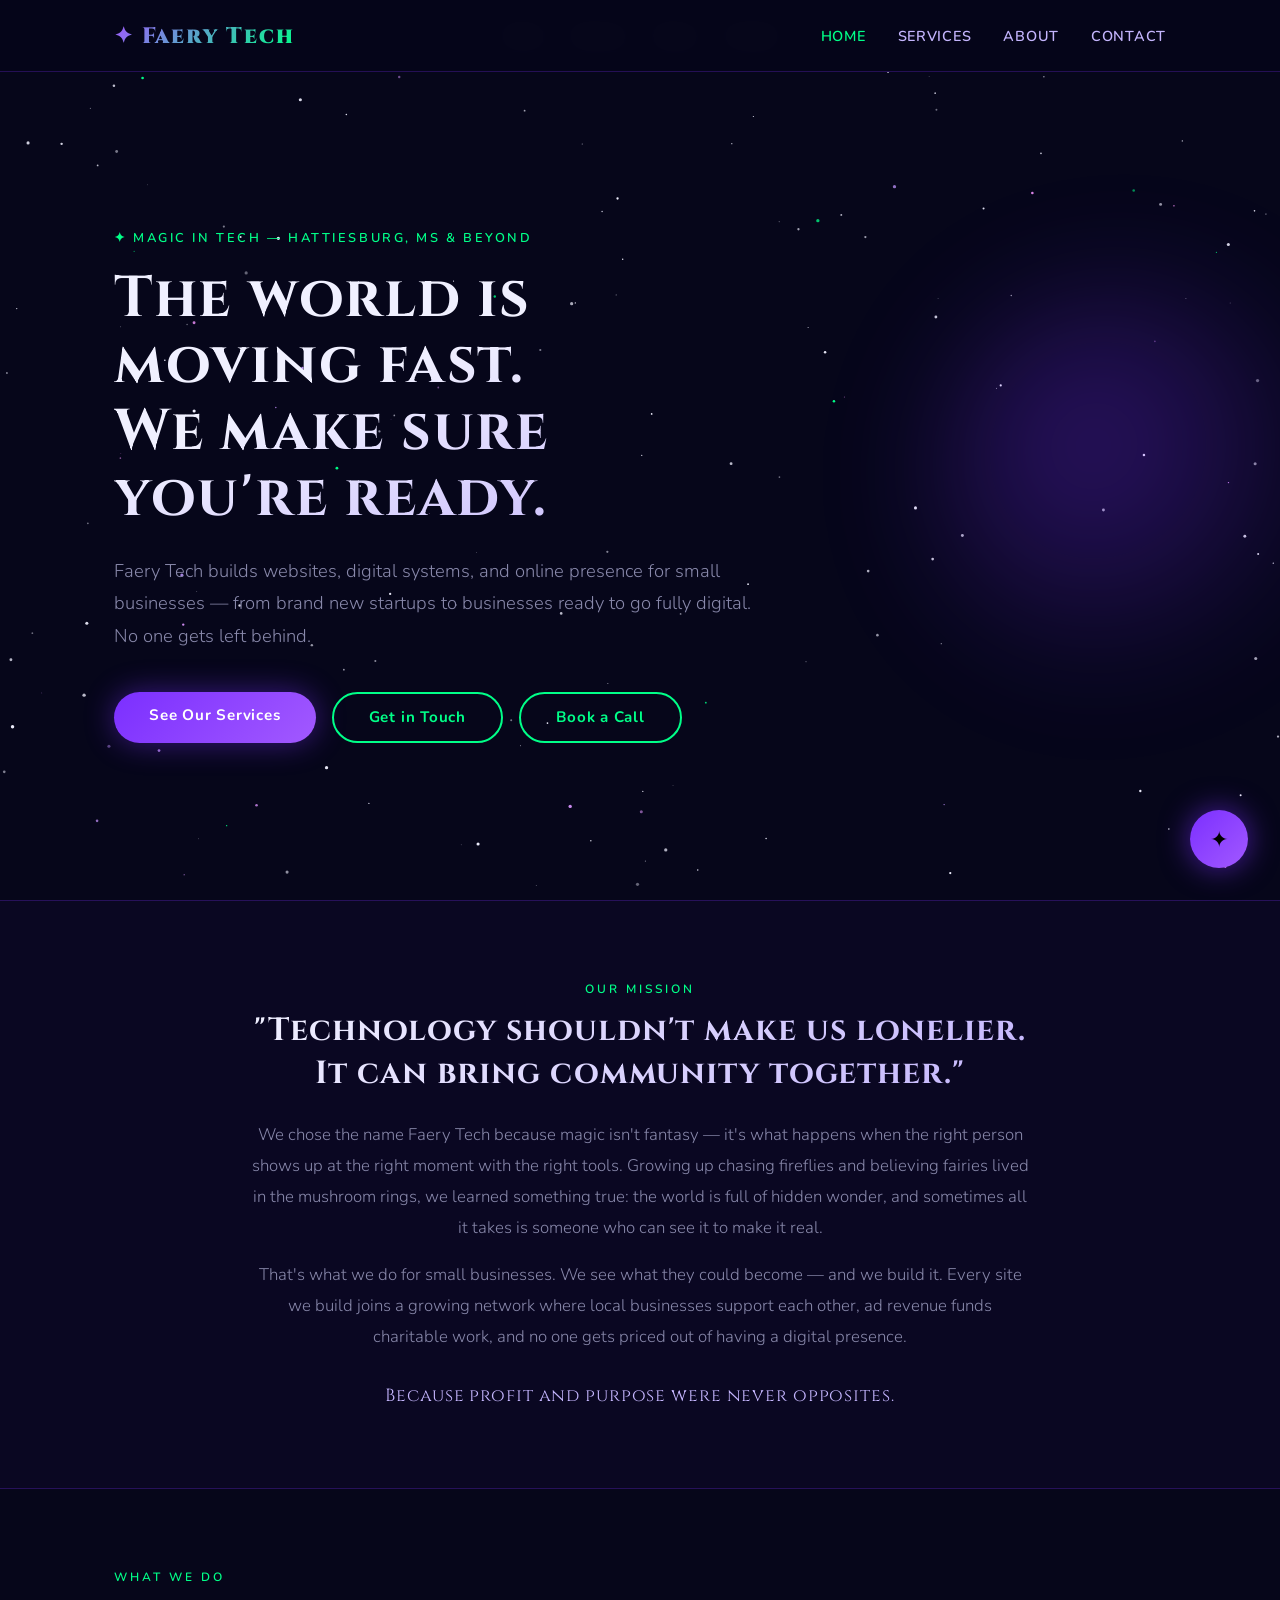
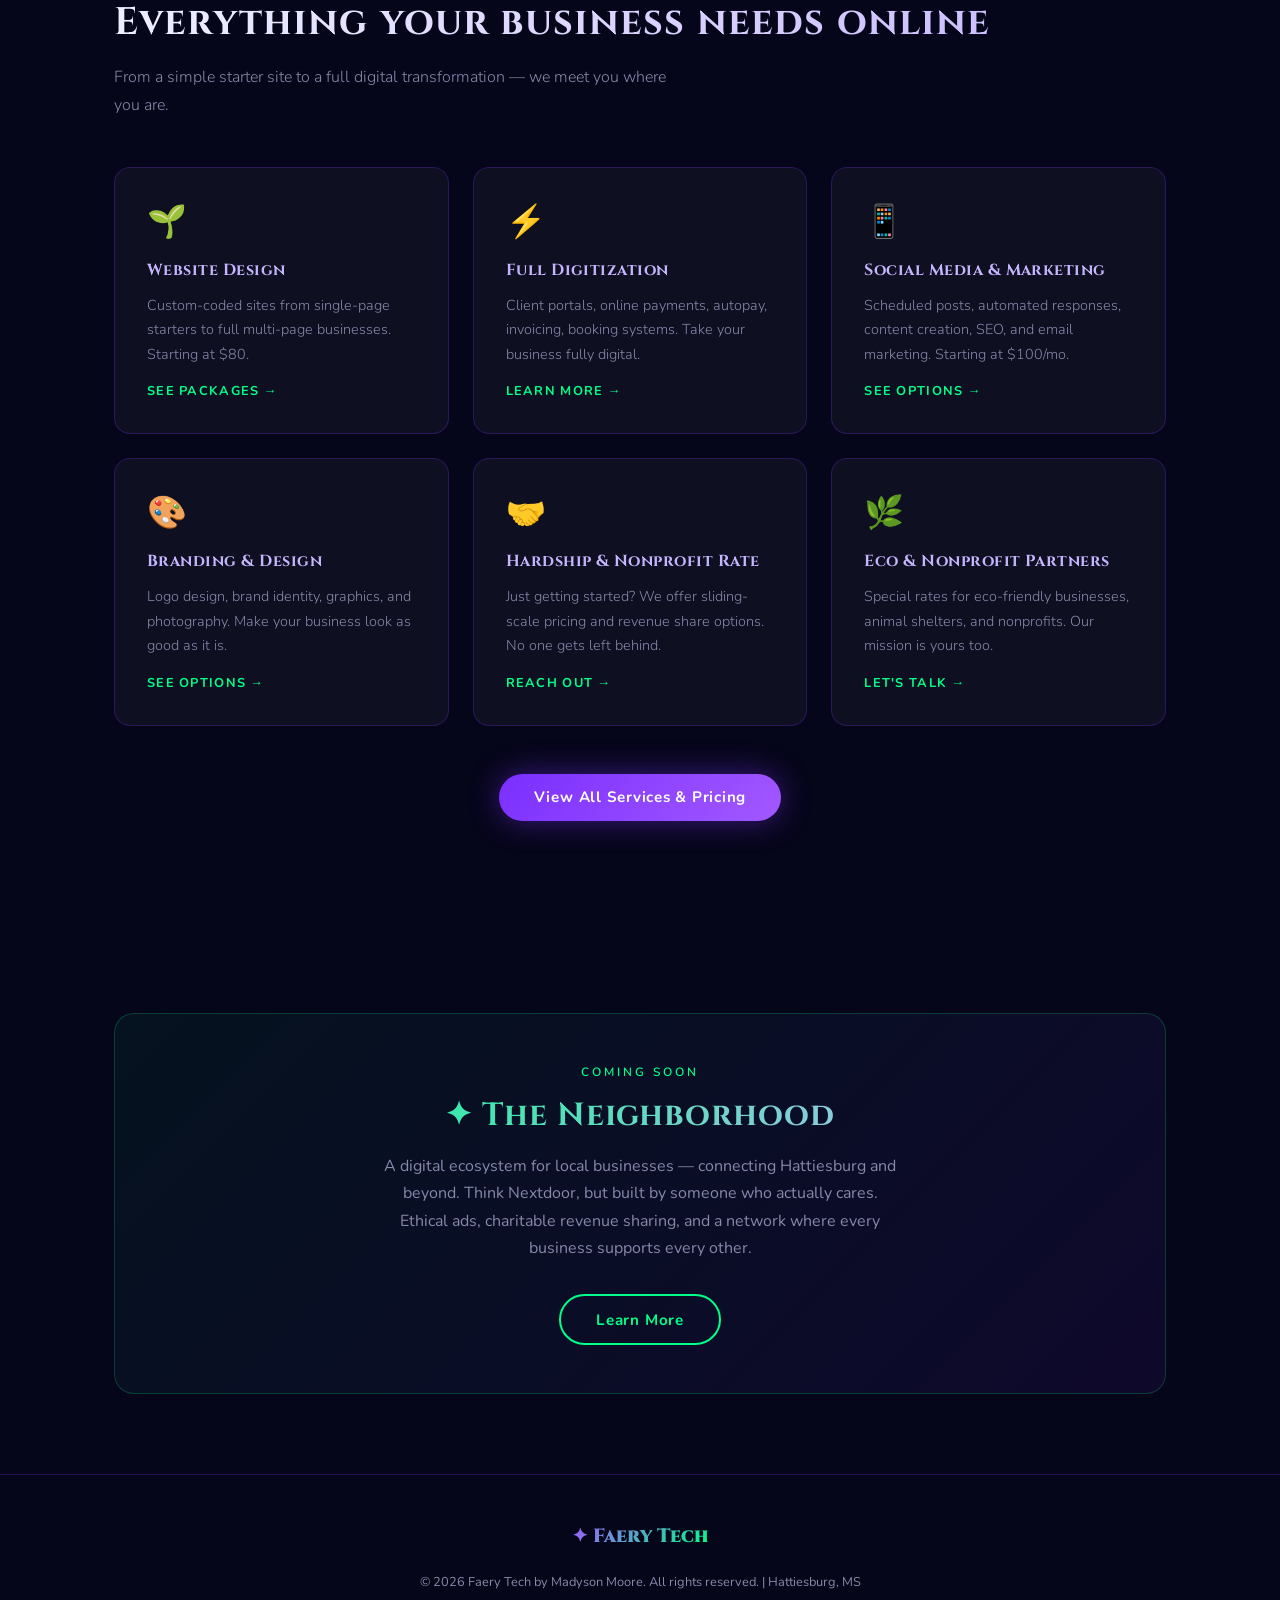
==== commit 5bfb4744: "full site redesign - services, about, contact, chat" ====
--- a/index.html
+++ b/index.html
@@ -3,797 +3,176 @@
 <head>
   <meta charset="utf-8">
   <meta name="viewport" content="width=device-width, initial-scale=1">
-  <title>Faery Tech – Small Business Websites</title>
-
-  <!-- Google Fonts: Cinzel (headings) + Nunito (body) -->
+  <title>Faery Tech – Magic in Tech</title>
   <link rel="preconnect" href="https://fonts.googleapis.com">
   <link rel="preconnect" href="https://fonts.gstatic.com" crossorigin>
-  <link href="https://fonts.googleapis.com/css2?family=Cinzel:wght@400;600;900&family=Nunito:wght@300;400;600&display=swap" rel="stylesheet">
-
-  <!-- Your stylesheet -->
+  <link href="https://fonts.googleapis.com/css2?family=Cinzel:wght@400;600;900&family=Nunito:wght@300;400;600;700&display=swap" rel="stylesheet">
   <link rel="stylesheet" href="styles.css">
 </head>
 <body>
 
-  <!-- ============================================================
-       STARFIELD CANVAS
-       Sits fixed behind everything. Stars are drawn by JS below.
-       ============================================================ -->
-  <canvas id="starfield"></canvas>
+<canvas id="starfield"></canvas>
 
+<nav>
+  <div class="nav-inner">
+    <a href="index.html" class="nav-brand">✦ Faery Tech</a>
+    <ul class="nav-links">
+      <li><a href="index.html" class="active">Home</a></li>
+      <li><a href="services.html">Services</a></li>
+      <li><a href="about.html">About</a></li>
+      <li><a href="contact.html">Contact</a></li>
+    </ul>
+  </div>
+</nav>
 
-  <!-- ============================================================
-       NAVBAR
-       Fixed to top. Brand name on left, links on right.
-       To add/remove links: edit the <ul class="nav-links"> list.
-       ============================================================ -->
-  <nav>
-    <div class="nav-inner">
-      <a href="#hero" class="nav-brand">✦ Faery Tech</a>
-      <ul class="nav-links">
-        <li><a href="#services">Services</a></li>
-        <li><a href="#portfolio">Portfolio</a></li>
-        <li><a href="#about">About</a></li>
-        <li><a href="#contact">Contact</a></li>
-      </ul>
+<main>
+
+  <!-- ── HERO ── -->
+  <section id="hero" style="min-height:calc(100vh - 72px); display:flex; align-items:center; padding:4rem 0; position:relative;">
+    <div class="container">
+      <div style="max-width:640px; animation: fadeUp 1s ease both;">
+        <p style="font-size:0.8rem; font-weight:600; letter-spacing:0.2em; text-transform:uppercase; color:var(--green); margin-bottom:1.2rem;">
+          ✦ Magic in tech — Hattiesburg, MS & beyond
+        </p>
+        <h1 style="font-size:clamp(2rem,5vw,3.6rem); line-height:1.15; margin-bottom:1.5rem; background:linear-gradient(160deg, var(--star-white) 40%, var(--lavender)); -webkit-background-clip:text; -webkit-text-fill-color:transparent; background-clip:text;">
+          The world is moving fast.<br>We make sure you're ready.
+        </h1>
+        <p style="font-size:1.15rem; color:var(--muted); line-height:1.75; margin-bottom:2.5rem; font-weight:300;">
+          Faery Tech builds websites, digital systems, and online presence for small businesses — 
+          from brand new startups to businesses ready to go fully digital. 
+          No one gets left behind.
+        </p>
+        <div style="display:flex; gap:1rem; flex-wrap:wrap;">
+          <a href="services.html" class="btn-primary">See Our Services</a>
+          <a href="contact.html" class="btn-outline">Get in Touch</a>
+          <a href="https://calendly.com/faerytech" class="btn-outline" target="_blank">Book a Call</a>
+        </div>
+      </div>
+      <!-- Decorative orb -->
+      <div style="position:absolute; right:-5%; top:50%; transform:translateY(-50%); width:420px; height:420px; border-radius:50%; background:radial-gradient(circle at 40% 40%, var(--purple) 0%, transparent 70%); filter:blur(60px); opacity:0.35; pointer-events:none; animation:pulse 6s ease-in-out infinite;"></div>
     </div>
-  </nav>
+  </section>
 
+  <!-- ── MISSION ── -->
+  <section id="mission" style="background:rgba(123,47,255,0.04); border-top:1px solid var(--card-border); border-bottom:1px solid var(--card-border);">
+    <div class="container">
+      <div style="max-width:780px; margin:0 auto; text-align:center;">
+        <p class="section-label" style="text-align:center;">Our Mission</p>
+        <h2 class="section-title" style="text-align:center; font-size:clamp(1.4rem,3vw,2rem);">
+          "Technology shouldn't make us lonelier.<br>It can bring community together."
+        </h2>
+        <p style="color:var(--muted); font-size:1.05rem; line-height:1.85; margin-top:1.5rem; font-weight:300;">
+          We chose the name Faery Tech because magic isn't fantasy — it's what happens when the right person 
+          shows up at the right moment with the right tools. Growing up chasing fireflies and believing fairies 
+          lived in the mushroom rings, we learned something true: the world is full of hidden wonder, and 
+          sometimes all it takes is someone who can see it to make it real.
+        </p>
+        <p style="color:var(--muted); font-size:1.05rem; line-height:1.85; margin-top:1rem; font-weight:300;">
+          That's what we do for small businesses. We see what they could become — and we build it.
+          Every site we build joins a growing network where local businesses support each other, 
+          ad revenue funds charitable work, and no one gets priced out of having a digital presence.
+        </p>
+        <p style="color:var(--lavender); font-size:1.1rem; font-family:'Cinzel',serif; margin-top:2rem; letter-spacing:0.05em;">
+          Because profit and purpose were never opposites.
+        </p>
+      </div>
+    </div>
+  </section>
 
-  <main>
+  <!-- ── SERVICES OVERVIEW ── -->
+  <section id="services-overview">
+    <div class="container">
+      <p class="section-label">What We Do</p>
+      <h2 class="section-title">Everything your business needs online</h2>
+      <p class="section-sub">From a simple starter site to a full digital transformation — we meet you where you are.</p>
 
-    <!-- ============================================================
-         HERO SECTION
-         Full-height intro. Edit headline, subtext, and button labels.
-         ============================================================ -->
-    <section id="hero">
-      <div class="container">
-        <div class="hero-content">
+      <div style="display:grid; grid-template-columns:repeat(auto-fit, minmax(260px,1fr)); gap:1.5rem; margin-top:3rem;">
 
-          <!-- Small label above headline — change this to tweak the tagline -->
-          <p class="hero-eyebrow">✦ Small business websites, built with care</p>
-
-          <!-- Main headline -->
-          <h1>Your business deserves a website that works as hard as you do.</h1>
-
-          <!-- Supporting description -->
-          <p>Faery Tech builds clean, fast, mobile-friendly websites for small businesses — custom-coded and crafted to help you grow.</p>
-
-          <!-- CTA buttons -->
-          <div style="display:flex; gap:1rem; flex-wrap:wrap;">
-            <a href="#contact" class="btn-primary">Message Me</a>
-            <a href="#services" class="btn-outline">See Packages</a>
-            <a href="https://calendly.com/faerytech" class="btn-outline" target="_blank">Book a Call</a>
-          </div>
-
+        <div class="card">
+          <div style="font-size:2rem; margin-bottom:1rem;">🌱</div>
+          <h3 style="font-size:1rem; color:var(--lavender); margin-bottom:0.75rem;">Website Design</h3>
+          <p style="color:var(--muted); font-size:0.9rem; line-height:1.7; font-weight:300;">Custom-coded sites from single-page starters to full multi-page businesses. Starting at $80.</p>
+          <a href="services.html#websites" style="display:inline-block; margin-top:1rem; font-size:0.8rem; color:var(--green); font-weight:700; letter-spacing:0.1em; text-transform:uppercase;">See packages →</a>
         </div>
 
-        <!-- Decorative glowing orb (purely visual, no content) -->
-        <div class="hero-orb"></div>
+        <div class="card">
+          <div style="font-size:2rem; margin-bottom:1rem;">⚡</div>
+          <h3 style="font-size:1rem; color:var(--lavender); margin-bottom:0.75rem;">Full Digitization</h3>
+          <p style="color:var(--muted); font-size:0.9rem; line-height:1.7; font-weight:300;">Client portals, online payments, autopay, invoicing, booking systems. Take your business fully digital.</p>
+          <a href="services.html#digitization" style="display:inline-block; margin-top:1rem; font-size:0.8rem; color:var(--green); font-weight:700; letter-spacing:0.1em; text-transform:uppercase;">Learn more →</a>
+        </div>
+
+        <div class="card">
+          <div style="font-size:2rem; margin-bottom:1rem;">📱</div>
+          <h3 style="font-size:1rem; color:var(--lavender); margin-bottom:0.75rem;">Social Media & Marketing</h3>
+          <p style="color:var(--muted); font-size:0.9rem; line-height:1.7; font-weight:300;">Scheduled posts, automated responses, content creation, SEO, and email marketing. Starting at $100/mo.</p>
+          <a href="services.html#marketing" style="display:inline-block; margin-top:1rem; font-size:0.8rem; color:var(--green); font-weight:700; letter-spacing:0.1em; text-transform:uppercase;">See options →</a>
+        </div>
+
+        <div class="card">
+          <div style="font-size:2rem; margin-bottom:1rem;">🎨</div>
+          <h3 style="font-size:1rem; color:var(--lavender); margin-bottom:0.75rem;">Branding & Design</h3>
+          <p style="color:var(--muted); font-size:0.9rem; line-height:1.7; font-weight:300;">Logo design, brand identity, graphics, and photography. Make your business look as good as it is.</p>
+          <a href="services.html#branding" style="display:inline-block; margin-top:1rem; font-size:0.8rem; color:var(--green); font-weight:700; letter-spacing:0.1em; text-transform:uppercase;">See options →</a>
+        </div>
+
+        <div class="card">
+          <div style="font-size:2rem; margin-bottom:1rem;">🤝</div>
+          <h3 style="font-size:1rem; color:var(--lavender); margin-bottom:0.75rem;">Hardship & Nonprofit Rate</h3>
+          <p style="color:var(--muted); font-size:0.9rem; line-height:1.7; font-weight:300;">Just getting started? We offer sliding-scale pricing and revenue share options. No one gets left behind.</p>
+          <a href="contact.html" style="display:inline-block; margin-top:1rem; font-size:0.8rem; color:var(--green); font-weight:700; letter-spacing:0.1em; text-transform:uppercase;">Reach out →</a>
+        </div>
+
+        <div class="card">
+          <div style="font-size:2rem; margin-bottom:1rem;">🌿</div>
+          <h3 style="font-size:1rem; color:var(--lavender); margin-bottom:0.75rem;">Eco & Nonprofit Partners</h3>
+          <p style="color:var(--muted); font-size:0.9rem; line-height:1.7; font-weight:300;">Special rates for eco-friendly businesses, animal shelters, and nonprofits. Our mission is yours too.</p>
+          <a href="contact.html" style="display:inline-block; margin-top:1rem; font-size:0.8rem; color:var(--green); font-weight:700; letter-spacing:0.1em; text-transform:uppercase;">Let's talk →</a>
+        </div>
+
       </div>
-    </section>
 
+      <div style="text-align:center; margin-top:3rem;">
+        <a href="services.html" class="btn-primary">View All Services & Pricing</a>
+      </div>
+    </div>
+  </section>
 
-    <!-- ============================================================
-         SERVICES SECTION
-         Add/remove/edit .service-card blocks to change packages.
-         Icons are just emoji — swap them out freely.
-         ============================================================ -->
-    <section id="services">
-      <div class="container">
+  <!-- ── THE NEIGHBORHOOD TEASER ── -->
+  <section id="neighborhood">
+    <div class="container">
+      <div class="neighborhood-teaser">
+        <p style="font-size:0.75rem; font-weight:600; letter-spacing:0.25em; text-transform:uppercase; color:var(--green); margin-bottom:0.75rem;">Coming Soon</p>
+        <h3>✦ The Neighborhood</h3>
+        <p>
+          A digital ecosystem for local businesses — connecting Hattiesburg and beyond. 
+          Think Nextdoor, but built by someone who actually cares. Ethical ads, charitable revenue sharing, 
+          and a network where every business supports every other.
+        </p>
+        <a href="about.html#neighborhood" class="btn-outline">Learn More</a>
+      </div>
+    </div>
+  </section>
 
-        <p class="section-label">What I offer</p>
-        <h2 class="section-title">Packages for every stage</h2>
-        <p class="section-sub">Simple, transparent pricing. No tech jargon. No surprise fees. Just a website your customers will actually find.</p>
+</main>
 
-        <div class="services-grid">
-
-          <!-- Service Card 1: Starter -->
-          <div class="service-card">
-            <div class="service-icon">🌱</div>
-            <h3>Starter Site</h3>
-            <p>A clean, mobile-friendly single-page site for businesses just getting online. Everything you need, nothing you don't.</p>
-            <span class="service-price">→ Best for: new businesses</span>
-          </div>
-
-          <!-- Service Card 2: Growth -->
-          <div class="service-card">
-            <div class="service-icon">🚀</div>
-            <h3>Growth Package</h3>
-            <p>Multi-page site with a portfolio, contact form, and quote request calendar. Built to convert visitors into customers.</p>
-            <span class="service-price">→ Best for: growing businesses</span>
-          </div>
-
-          <!-- Service Card 3: WordPress -->
-          <div class="service-card">
-            <div class="service-icon">⚡</div>
-            <h3>WordPress Site</h3>
-            <p>A fully managed WordPress site you can update yourself — with your branding, your content, and ongoing support from me.</p>
-            <span class="service-price">→ Best for: content-heavy businesses</span>
-          </div>
-
-          <!-- Service Card 4: Care Plan -->
-          <div class="service-card">
-            <div class="service-icon">✦</div>
-            <h3>Care & Updates</h3>
-            <p>Monthly maintenance so your site stays fresh, secure, and on-brand. Think of it as a retainer for your peace of mind.</p>
-            <span class="service-price">→ Add-on to any package</span>
-          </div>
-
-        </div>
-      </div>
-    </section>
-
-
-    <!-- ============================================================
-         PORTFOLIO SECTION
-         Replace .portfolio-img placeholder divs with real <img> tags
-         when you have screenshots. Update h4 and p with project info.
-
-         To add a real image replace the div.portfolio-img with:
-         <img src="images/project1.png" alt="Project name"
-              style="width:100%; aspect-ratio:16/9; object-fit:cover;">
-         ============================================================ -->
-    <section id="portfolio">
-      <div class="container">
-
-        <p class="section-label">Recent work</p>
-        <h2 class="section-title">Built by Faery Tech</h2>
-        <p class="section-sub">Every site is custom-built for the client. Here's a look at what we've made together.</p>
-
-        <div class="portfolio-grid">
-
-          <!-- Portfolio Card 1 -->
-          <div class="portfolio-card">
-            <div class="portfolio-img">Coming soon</div>
-            <div class="portfolio-info">
-              <h4>Client Site #1</h4>
-              <p>Small business landing page</p>
-            </div>
-          </div>
-
-          <!-- Portfolio Card 2 -->
-          <div class="portfolio-card">
-            <div class="portfolio-img">Coming soon</div>
-            <div class="portfolio-info">
-              <h4>Client Site #2</h4>
-              <p>Service business with booking</p>
-            </div>
-          </div>
-
-          <!-- Portfolio Card 3 — placeholder CTA -->
-          <div class="portfolio-card">
-            <div class="portfolio-img">Your site here?</div>
-            <div class="portfolio-info">
-              <h4>Let's build something</h4>
-              <p>Book a free consult below</p>
-            </div>
-          </div>
-
-        </div>
-      </div>
-    </section>
-
-
-    <!-- ============================================================
-         ABOUT + CONTACT SECTION
-         Two columns: About on left, Contact form on right.
-         ============================================================ -->
-    <section id="about">
-      <div class="container">
-        <div class="about-grid">
-
-          <!-- LEFT COLUMN: About -->
-          <div>
-            <p class="section-label">About</p>
-            <h2 class="section-title">Hi, I'm the Faery Tech.</h2>
-            <p class="section-sub" style="margin-top:1rem;">
-              I build websites for small business owners who need a strong online presence but don't want to deal with the tech. I handle everything — design, code, launch — so you can focus on running your business.
-            </p>
-
-            <!-- Edit this list to update your selling points -->
-            <ul class="about-list">
-              <li>Custom-coded, no cookie-cutter templates</li>
-              <li>Mobile-friendly on every device</li>
-              <li>Fast turnaround, clear communication</li>
-              <li>Ongoing support when you need it</li>
-              <li>Sliding-scale options for newer businesses</li>
-            </ul>
-          </div>
-
-          <!-- RIGHT COLUMN: Contact Form -->
-          <!-- Formspree endpoint — replace mqeyzaep if you ever create a new form -->
-          <div id="contact">
-            <p class="section-label">Get in touch</p>
-            <h2 class="section-title">Let's talk.</h2>
-
-            <div class="form-wrap" style="margin-top:1.5rem;">
-              <form action="https://formspree.io/f/mqeyzaep" method="POST">
-
-                <!-- Name field -->
-                <div class="form-group">
-                  <label for="name">Name</label>
-                  <input type="text" id="name" name="name" placeholder="Your name" required>
-                </div>
-
-                <!-- Email field -->
-                <div class="form-group">
-                  <label for="email">Email</label>
-                  <input type="email" id="email" name="email" placeholder="you@example.com" required>
-                </div>
-
-                <!-- Package interest dropdown — add/remove options to match your services -->
-                <div class="form-group">
-                  <label for="package">Interested in</label>
-                  <select id="package" name="package">
-                    <option value="">— Select a package —</option>
-                    <option>Starter Site</option>
-                    <option>Growth Package</option>
-                    <option>WordPress Site</option>
-                    <option>Care & Updates</option>
-                    <option>Not sure yet</option>
-                  </select>
-                </div>
-
-                <!-- Message field -->
-                <div class="form-group">
-                  <label for="message">Message</label>
-                  <textarea id="message" name="message" placeholder="Tell me a little about your business and what you need." required></textarea>
-                </div>
-
-                <!-- Submit button -->
-                <button type="submit" class="btn-primary" style="width:100%;">
-                  Send Message ✦
-                </button>
-
-              </form>
-            </div>
-          </div><!-- end contact column -->
-
-        </div><!-- end about-grid -->
-      </div>
-    </section>
-
-  </main>
-
-
-  <!-- ============================================================
-       FOOTER
-       Update the year and tagline as needed.
-       ============================================================ -->
-  <footer>
-    <div class="container">
+<footer>
+  <div class="container">
+    <div class="footer-inner">
       <p class="footer-brand">✦ Faery Tech</p>
-      <p>Clean, modern websites for small businesses.</p>
-      <p style="margin-top:0.75rem;">© 2026 Faery Tech. All rights reserved.</p>
-    </div>
-  </footer>
-
-
-  <!-- ============================================================
-       JAVASCRIPT
-       Three things:
-         1. Starfield    — animated twinkling stars on the canvas
-         2. Sparkle trail — glowing dots follow the mouse cursor
-         3. Scroll fade-in — cards fade up when scrolled into view
-       ============================================================ -->
-  <script>
-
-    /* ── 1. STARFIELD ──────────────────────────────────────────
-       Draws twinkling stars on the background canvas.
-       Change `count` in initStars() to add or remove stars.
-       ──────────────────────────────────────────────────────────── */
-    const canvas = document.getElementById('starfield');
-    const ctx    = canvas.getContext('2d');
-    let stars    = [];
-
-    function resize() {
-      canvas.width  = window.innerWidth;
-      canvas.height = window.innerHeight;
-    }
-
-    function initStars(count = 180) {
-      stars = Array.from({ length: count }, () => ({
-        x:     Math.random() * canvas.width,
-        y:     Math.random() * canvas.height,
-        r:     Math.random() * 1.4 + 0.3,
-        speed: Math.random() * 0.015 + 0.003,
-        phase: Math.random() * Math.PI * 2,
-        color: Math.random() > 0.85
-               ? `hsl(${260 + Math.random() * 40}, 80%, 75%)`
-               : Math.random() > 0.93
-                 ? '#00ff88'
-                 : '#f0f0ff'
-      }));
-    }
-
-    function drawStars(t) {
-      ctx.clearRect(0, 0, canvas.width, canvas.height);
-      stars.forEach(s => {
-        const alpha = 0.4 + 0.6 * Math.abs(Math.sin(s.phase + t * s.speed));
-        ctx.beginPath();
-        ctx.arc(s.x, s.y, s.r, 0, Math.PI * 2);
-        ctx.fillStyle   = s.color;
-        ctx.globalAlpha = alpha;
-        ctx.fill();
-      });
-      ctx.globalAlpha = 1;
-    }
-
-    let frame = 0;
-    function animate() {
-      drawStars(frame++);
-      requestAnimationFrame(animate);
-    }
-
-    resize();
-    initStars();
-    animate();
-    window.addEventListener('resize', () => { resize(); initStars(); });
-
-
-    /* ── 2. SPARKLE CURSOR TRAIL ───────────────────────────────
-       Tiny glowing dots follow the mouse.
-       Lower the 0.35 threshold to make trail denser.
-       ──────────────────────────────────────────────────────────── */
-    const sparkleColors = ['#7b2fff', '#a259ff', '#00ff88', '#c4b5fd', '#ffffff'];
-
-    document.addEventListener('mousemove', e => {
-      if (Math.random() > 0.35) return;
-
-      const el     = document.createElement('div');
-      el.className = 'sparkle';
-
-      const size  = Math.random() * 7 + 3;
-      const color = sparkleColors[Math.floor(Math.random() * sparkleColors.length)];
-      const glow  = sparkleColors[Math.floor(Math.random() * sparkleColors.length)];
-
-      el.style.cssText = `
-        width:      ${size}px;
-        height:     ${size}px;
-        left:       ${e.clientX - size / 2}px;
-        top:        ${e.clientY - size / 2}px;
-        background: ${color};
-        box-shadow: 0 0 ${size * 2}px ${glow};
-      `;
-
-      document.body.appendChild(el);
-      setTimeout(() => el.remove(), 700);
-    });
-
-
-    /* ── 3. SCROLL FADE-IN ─────────────────────────────────────
-       Cards fade up into view when scrolled to.
-       ──────────────────────────────────────────────────────────── */
-    const observer = new IntersectionObserver(entries => {
-      entries.forEach(e => {
-        if (e.isIntersecting) {
-          e.target.style.opacity   = '1';
-          e.target.style.transform = 'translateY(0)';
-        }
-      });
-    }, { threshold: 0.1 });
-
-    document.querySelectorAll('.service-card, .portfolio-card').forEach(el => {
-      el.style.opacity    = '0';
-      el.style.transform  = 'translateY(24px)';
-      el.style.transition = 'opacity 0.6s ease, transform 0.6s ease';
-      observer.observe(el);
-    });
-
-  </script>
-<!-- ============================================================
-     FAERY TECH AI CHAT WIDGET
-     Add this block right before the closing </body> tag
-     in your index.html.
-
-     SETUP:
-     1. Get an Anthropic API key at console.anthropic.com
-     2. Replace YOUR_API_KEY_HERE below with your actual key
-     3. Set a spend limit in your Anthropic account to be safe
-     ============================================================ -->
-
-<style>
-  /* ── Chat bubble button (bottom right corner) ── */
-  #chat-toggle {
-    position: fixed;
-    bottom: 2rem;
-    right: 2rem;
-    width: 58px;
-    height: 58px;
-    border-radius: 50%;
-    background: linear-gradient(135deg, #7b2fff, #a259ff);
-    border: none;
-    cursor: pointer;
-    box-shadow: 0 0 30px rgba(123, 47, 255, 0.6);
-    display: flex;
-    align-items: center;
-    justify-content: center;
-    font-size: 1.4rem;
-    z-index: 1000;
-    transition: transform 0.2s, box-shadow 0.2s;
-    animation: pulse-btn 3s ease-in-out infinite;
-  }
-
-  #chat-toggle:hover {
-    transform: scale(1.1);
-    box-shadow: 0 0 50px rgba(123, 47, 255, 0.9);
-  }
-
-  @keyframes pulse-btn {
-    0%, 100% { box-shadow: 0 0 30px rgba(123, 47, 255, 0.6); }
-    50%       { box-shadow: 0 0 50px rgba(162, 89, 255, 0.9); }
-  }
-
-  /* ── Chat window ── */
-  #chat-window {
-    position: fixed;
-    bottom: 6.5rem;
-    right: 2rem;
-    width: 340px;
-    max-height: 480px;
-    background: #0d0d2b;
-    border: 1px solid rgba(123, 47, 255, 0.35);
-    border-radius: 20px;
-    box-shadow: 0 0 60px rgba(123, 47, 255, 0.25);
-    display: flex;
-    flex-direction: column;
-    z-index: 1000;
-    overflow: hidden;
-    /* Hidden by default */
-    opacity: 0;
-    transform: translateY(16px) scale(0.97);
-    pointer-events: none;
-    transition: opacity 0.25s ease, transform 0.25s ease;
-  }
-
-  #chat-window.open {
-    opacity: 1;
-    transform: translateY(0) scale(1);
-    pointer-events: all;
-  }
-
-  /* ── Chat header ── */
-  #chat-header {
-    padding: 1rem 1.25rem;
-    background: rgba(123, 47, 255, 0.15);
-    border-bottom: 1px solid rgba(123, 47, 255, 0.2);
-    display: flex;
-    align-items: center;
-    gap: 0.75rem;
-  }
-
-  #chat-header .chat-avatar {
-    width: 32px;
-    height: 32px;
-    border-radius: 50%;
-    background: linear-gradient(135deg, #7b2fff, #00ff88);
-    display: flex;
-    align-items: center;
-    justify-content: center;
-    font-size: 0.9rem;
-    flex-shrink: 0;
-  }
-
-  #chat-header .chat-title {
-    font-family: 'Cinzel', serif;
-    font-size: 0.85rem;
-    font-weight: 600;
-    color: #c4b5fd;
-    letter-spacing: 0.05em;
-  }
-
-  #chat-header .chat-subtitle {
-    font-size: 0.72rem;
-    color: #8888aa;
-    margin-top: 0.1rem;
-  }
-
-  /* ── Messages area ── */
-  #chat-messages {
-    flex: 1;
-    overflow-y: auto;
-    padding: 1rem;
-    display: flex;
-    flex-direction: column;
-    gap: 0.75rem;
-    min-height: 200px;
-    max-height: 300px;
-    scrollbar-width: thin;
-    scrollbar-color: rgba(123, 47, 255, 0.3) transparent;
-  }
-
-  /* Individual message bubbles */
-  .msg {
-    max-width: 85%;
-    padding: 0.65rem 0.9rem;
-    border-radius: 14px;
-    font-size: 0.88rem;
-    line-height: 1.5;
-    animation: fadeUp 0.2s ease both;
-  }
-
-  /* Bot messages — left aligned */
-  .msg.bot {
-    background: rgba(123, 47, 255, 0.15);
-    border: 1px solid rgba(123, 47, 255, 0.2);
-    color: #f0f0ff;
-    align-self: flex-start;
-    border-bottom-left-radius: 4px;
-  }
-
-  /* User messages — right aligned */
-  .msg.user {
-    background: linear-gradient(135deg, #7b2fff, #a259ff);
-    color: #fff;
-    align-self: flex-end;
-    border-bottom-right-radius: 4px;
-  }
-
-  /* Typing indicator dots */
-  .msg.typing {
-    background: rgba(123, 47, 255, 0.15);
-    border: 1px solid rgba(123, 47, 255, 0.2);
-    align-self: flex-start;
-    padding: 0.75rem 1rem;
-  }
-
-  .typing-dots {
-    display: flex;
-    gap: 4px;
-    align-items: center;
-  }
-
-  .typing-dots span {
-    width: 6px;
-    height: 6px;
-    border-radius: 50%;
-    background: #a259ff;
-    animation: dot-bounce 1.2s ease-in-out infinite;
-  }
-
-  .typing-dots span:nth-child(2) { animation-delay: 0.2s; }
-  .typing-dots span:nth-child(3) { animation-delay: 0.4s; }
-
-  @keyframes dot-bounce {
-    0%, 80%, 100% { transform: translateY(0); opacity: 0.4; }
-    40%            { transform: translateY(-5px); opacity: 1; }
-  }
-
-  /* ── Input area ── */
-  #chat-input-area {
-    padding: 0.75rem;
-    border-top: 1px solid rgba(123, 47, 255, 0.2);
-    display: flex;
-    gap: 0.5rem;
-    align-items: center;
-  }
-
-  #chat-input {
-    flex: 1;
-    background: rgba(255, 255, 255, 0.05);
-    border: 1px solid rgba(123, 47, 255, 0.25);
-    border-radius: 50px;
-    padding: 0.6rem 1rem;
-    color: #f0f0ff;
-    font-family: 'Nunito', sans-serif;
-    font-size: 0.88rem;
-    outline: none;
-    transition: border-color 0.2s;
-  }
-
-  #chat-input:focus {
-    border-color: #a259ff;
-  }
-
-  #chat-input::placeholder {
-    color: #8888aa;
-  }
-
-  #chat-send {
-    width: 36px;
-    height: 36px;
-    border-radius: 50%;
-    background: linear-gradient(135deg, #7b2fff, #a259ff);
-    border: none;
-    cursor: pointer;
-    color: white;
-    font-size: 1rem;
-    display: flex;
-    align-items: center;
-    justify-content: center;
-    flex-shrink: 0;
-    transition: transform 0.15s, box-shadow 0.15s;
-  }
-
-  #chat-send:hover {
-    transform: scale(1.1);
-    box-shadow: 0 0 20px rgba(123, 47, 255, 0.6);
-  }
-
-  #chat-send:disabled {
-    opacity: 0.4;
-    cursor: not-allowed;
-    transform: none;
-  }
-
-  /* Mobile adjustments */
-  @media (max-width: 400px) {
-    #chat-window {
-      width: calc(100vw - 2rem);
-      right: 1rem;
-      bottom: 5.5rem;
-    }
-    #chat-toggle {
-      right: 1rem;
-      bottom: 1rem;
-    }
-  }
-</style>
-
-<!-- Chat toggle button -->
-<button id="chat-toggle" title="Chat with Faery Tech">✦</button>
-
-<!-- Chat window -->
-<div id="chat-window">
-  <div id="chat-header">
-    <div class="chat-avatar">🧚</div>
-    <div>
-      <div class="chat-title">Faery Tech Assistant</div>
-      <div class="chat-subtitle">Ask me anything about our services</div>
+      <nav class="footer-links">
+        <a href="index.html">Home</a>
+        <a href="services.html">Services</a>
+        <a href="about.html">About</a>
+        <a href="contact.html">Contact</a>
+      </nav>
+      <p class="copyright">© 2026 Faery Tech by Madyson Moore. All rights reserved. | Hattiesburg, MS</p>
     </div>
   </div>
-  <div id="chat-messages"></div>
-  <div id="chat-input-area">
-    <input id="chat-input" type="text" placeholder="Ask about services, pricing..." maxlength="300">
-    <button id="chat-send">➤</button>
-  </div>
-</div>
+</footer>
 
-<script>
-
-  /* ── SYSTEM PROMPT ─────────────────────────────────────────
-     This tells the AI who it is and what it can talk about.
-     Edit this to update what the bot knows about your business.
-     ──────────────────────────────────────────────────────── */
-  const SYSTEM_PROMPT = `You are a friendly assistant for Faery Tech, a small web design studio run by Madyson Moore. 
-  
-Your job is to answer questions about Faery Tech's services, packages, and how to get started. Keep answers short, warm, and helpful.
-
-Here's what you know about Faery Tech:
-
-SERVICES:
-- Starter Site: Single-page custom-coded site, best for new businesses
-- Growth Package: Multi-page site with portfolio, contact form, and booking calendar — best for growing businesses  
-- WordPress Site: Fully managed WordPress site the client can update themselves — best for content-heavy businesses
-- Care & Updates: Monthly maintenance add-on for any package
-
-BOOKING:
-- Clients can book a free consultation call via Calendly: https://calendly.com/faerytech
-- Or send a message via the contact form on the website
-
-ABOUT:
-- Custom-coded sites, no cookie-cutter templates
-- Mobile-friendly on every device
-- Fast turnaround and clear communication
-- Sliding-scale pricing available for newer businesses
-
-RULES:
-- Only answer questions about Faery Tech's services, pricing, process, or how to get started
-- If someone asks something unrelated, politely redirect them: "I'm only able to help with questions about Faery Tech's services! For anything else, feel free to reach out directly."
-- Keep responses to 2-3 sentences max
-- Be warm, friendly, and encouraging
-- Never make up pricing numbers — say "reach out for a custom quote" instead`;
-
-  /* ── CHAT STATE ────────────────────────────────────────────
-     Keeps track of conversation history so the bot remembers
-     what was said earlier in the conversation.
-     ──────────────────────────────────────────────────────── */
-  const history = [];
-
-  /* ── DOM ELEMENTS ──────────────────────────────────────────── */
-  const toggle   = document.getElementById('chat-toggle');
-  const window_  = document.getElementById('chat-window');
-  const messages = document.getElementById('chat-messages');
-  const input    = document.getElementById('chat-input');
-  const sendBtn  = document.getElementById('chat-send');
-
-  /* ── OPEN / CLOSE CHAT ─────────────────────────────────────── */
-  let isOpen = false;
-
-  toggle.addEventListener('click', () => {
-    isOpen = !isOpen;
-    window_.classList.toggle('open', isOpen);
-    toggle.textContent = isOpen ? '✕' : '✦';
-
-    /* Show welcome message on first open */
-    if (isOpen && messages.children.length === 0) {
-      addMessage('bot', 'Hi! ✦ I\'m the Faery Tech assistant. Ask me about our web design packages, pricing, or how to get started!');
-    }
-
-    if (isOpen) input.focus();
-  });
-
-  /* ── ADD A MESSAGE BUBBLE ──────────────────────────────────── */
-  function addMessage(role, text) {
-    const div = document.createElement('div');
-    div.className = `msg ${role}`;
-    div.textContent = text;
-    messages.appendChild(div);
-    messages.scrollTop = messages.scrollHeight;
-    return div;
-  }
-
-  /* ── TYPING INDICATOR ──────────────────────────────────────── */
-  function showTyping() {
-    const div = document.createElement('div');
-    div.className = 'msg typing';
-    div.id = 'typing-indicator';
-    div.innerHTML = '<div class="typing-dots"><span></span><span></span><span></span></div>';
-    messages.appendChild(div);
-    messages.scrollTop = messages.scrollHeight;
-  }
-
-  function hideTyping() {
-    const el = document.getElementById('typing-indicator');
-    if (el) el.remove();
-  }
-
-  /* ── SEND MESSAGE ──────────────────────────────────────────── */
-  async function sendMessage() {
-    const text = input.value.trim();
-    if (!text || sendBtn.disabled) return;
-
-    /* Show user message */
-    addMessage('user', text);
-    input.value = '';
-    sendBtn.disabled = true;
-
-    /* Add to history */
-    history.push({ role: 'user', content: text });
-
-    /* Show typing indicator */
-    showTyping();
-
-    try {
-      const response = await fetch('https://faerytech-chat.moore-madyson.workers.dev', {
-  method: 'POST',
-  headers: {
-    'Content-Type': 'application/json',
-  },
-        body: JSON.stringify({
-          model: 'claude-haiku-4-5-20251001', /* Cheapest/fastest model — good for chat */
-          max_tokens: 300,
-          system: SYSTEM_PROMPT,
-          messages: history
-        })
-      });
-
-      const data = await response.json();
-      const reply = data.content?.[0]?.text || "Sorry, something went wrong! Please try the contact form instead.";
-
-      /* Add bot reply to history */
-      history.push({ role: 'assistant', content: reply });
-
-      hideTyping();
-      addMessage('bot', reply);
-
-    } catch (err) {
-      hideTyping();
-      addMessage('bot', 'Sorry, I\'m having trouble connecting right now. Please use the contact form or book a call instead!');
-    }
-
-    sendBtn.disabled = false;
-    input.focus();
-  }
-
-  /* ── EVENT LISTENERS ───────────────────────────────────────── */
-  sendBtn.addEventListener('click', sendMessage);
-
-  /* Send on Enter key */
-  input.addEventListener('keydown', e => {
-    if (e.key === 'Enter') sendMessage();
-  });
-</script>
+<!-- Chat Widget & Scripts -->
+<script src="chat.js"></script>
+<script src="main.js"></script>
 </body>
 </html>
--- a/styles.css
+++ b/styles.css
@@ -1,5 +1,6 @@
 /* ============================================================
-   FAERY TECH - styles.css
+   FAERY TECH — styles.css
+   Shared across all pages
    ============================================================ */
 
 :root {
@@ -16,15 +17,9 @@
   --card-border:  rgba(123, 47, 255, 0.25);
 }
 
-*, *::before, *::after {
-  box-sizing: border-box;
-  margin: 0;
-  padding: 0;
-}
-
-html {
-  scroll-behavior: smooth;
-}
+*, *::before, *::after { box-sizing: border-box; margin: 0; padding: 0; }
+
+html { scroll-behavior: smooth; }
 
 body {
   font-family: 'Nunito', sans-serif;
@@ -34,20 +29,10 @@
   padding-top: 72px;
 }
 
-h1, h2, h3, h4 {
-  font-family: 'Cinzel', serif;
-  letter-spacing: 0.03em;
-}
-
-a {
-  color: inherit;
-  text-decoration: none;
-}
-
-section {
-  padding: 5rem 0;
-  scroll-margin-top: 80px;
-}
+h1, h2, h3, h4 { font-family: 'Cinzel', serif; letter-spacing: 0.03em; }
+a { color: inherit; text-decoration: none; }
+
+section { padding: 5rem 0; scroll-margin-top: 80px; }
 
 .container {
   width: 100%;
@@ -56,444 +41,281 @@
   padding: 0 1.5rem;
 }
 
-#starfield {
-  position: fixed;
-  inset: 0;
-  z-index: 0;
-  pointer-events: none;
-}
-
-nav, main, footer {
-  position: relative;
-  z-index: 1;
-}
-
+/* ── STARFIELD ── */
+#starfield { position: fixed; inset: 0; z-index: 0; pointer-events: none; }
+nav, main, footer { position: relative; z-index: 1; }
+
+/* ── NAVBAR ── */
 nav {
-  position: fixed;
-  top: 0;
-  left: 0;
-  right: 0;
-  height: 72px;
-  background: rgba(6, 6, 26, 0.85);
+  position: fixed; top: 0; left: 0; right: 0; height: 72px;
+  background: rgba(6, 6, 26, 0.9);
   backdrop-filter: blur(12px);
   border-bottom: 1px solid var(--card-border);
-  display: flex;
-  align-items: center;
-  z-index: 100;
+  display: flex; align-items: center; z-index: 100;
 }
 
 .nav-inner {
-  display: flex;
-  align-items: center;
-  justify-content: space-between;
-  width: 100%;
-  max-width: 1100px;
-  margin: 0 auto;
-  padding: 0 1.5rem;
+  display: flex; align-items: center; justify-content: space-between;
+  width: 100%; max-width: 1100px; margin: 0 auto; padding: 0 1.5rem;
 }
 
 .nav-brand {
-  font-family: 'Cinzel', serif;
-  font-size: 1.4rem;
-  font-weight: 900;
+  font-family: 'Cinzel', serif; font-size: 1.4rem; font-weight: 900;
   background: linear-gradient(135deg, var(--purple-glow), var(--green));
-  -webkit-background-clip: text;
-  -webkit-text-fill-color: transparent;
-  background-clip: text;
-  letter-spacing: 0.08em;
-}
-
-.nav-links {
-  display: flex;
-  gap: 2rem;
-  list-style: none;
-}
+  -webkit-background-clip: text; -webkit-text-fill-color: transparent;
+  background-clip: text; letter-spacing: 0.08em;
+}
+
+.nav-links { display: flex; gap: 2rem; list-style: none; }
 
 .nav-links a {
-  font-size: 0.9rem;
-  font-weight: 600;
-  color: var(--lavender);
-  letter-spacing: 0.05em;
-  text-transform: uppercase;
-  transition: color 0.2s;
-}
-
-.nav-links a:hover {
-  color: var(--green);
-}
-
-#hero {
-  min-height: calc(100vh - 72px);
-  display: flex;
-  align-items: center;
-  padding: 4rem 0;
-  position: relative;
-}
-
-.hero-content {
-  max-width: 620px;
-  animation: fadeUp 1s ease both;
-}
-
-.hero-eyebrow {
-  font-size: 0.8rem;
-  font-weight: 600;
-  letter-spacing: 0.2em;
-  text-transform: uppercase;
-  color: var(--green);
-  margin-bottom: 1.2rem;
-}
-
-.hero-content h1 {
-  font-size: clamp(2rem, 5vw, 3.4rem);
-  line-height: 1.15;
-  margin-bottom: 1.5rem;
-  background: linear-gradient(160deg, var(--star-white) 40%, var(--lavender));
-  -webkit-background-clip: text;
-  -webkit-text-fill-color: transparent;
-  background-clip: text;
-}
-
-.hero-content p {
-  font-size: 1.15rem;
-  color: var(--muted);
-  line-height: 1.75;
-  margin-bottom: 2.5rem;
-  font-weight: 300;
-}
-
-.hero-orb {
-  position: absolute;
-  right: -5%;
-  top: 50%;
-  transform: translateY(-50%);
-  width: 420px;
-  height: 420px;
-  border-radius: 50%;
-  background: radial-gradient(circle at 40% 40%, var(--purple) 0%, transparent 70%);
-  filter: blur(60px);
-  opacity: 0.35;
-  pointer-events: none;
-  animation: pulse 6s ease-in-out infinite;
-}
-
+  font-size: 0.9rem; font-weight: 600; color: var(--lavender);
+  letter-spacing: 0.05em; text-transform: uppercase; transition: color 0.2s;
+}
+
+.nav-links a:hover, .nav-links a.active { color: var(--green); }
+
+/* ── BUTTONS ── */
 .btn-primary {
-  display: inline-block;
-  padding: 0.85rem 2.2rem;
+  display: inline-block; padding: 0.85rem 2.2rem;
   background: linear-gradient(135deg, var(--purple), var(--purple-glow));
-  color: #fff;
-  font-family: 'Nunito', sans-serif;
-  font-weight: 700;
-  font-size: 0.95rem;
-  border-radius: 50px;
-  letter-spacing: 0.05em;
+  color: #fff; font-family: 'Nunito', sans-serif; font-weight: 700;
+  font-size: 0.95rem; border-radius: 50px; letter-spacing: 0.05em;
   box-shadow: 0 0 30px rgba(123, 47, 255, 0.45);
-  transition: transform 0.2s, box-shadow 0.2s;
-  border: none;
+  transition: transform 0.2s, box-shadow 0.2s; border: none; cursor: pointer;
+}
+.btn-primary:hover { transform: translateY(-2px); box-shadow: 0 0 50px rgba(123, 47, 255, 0.7); }
+
+.btn-outline {
+  display: inline-block; padding: 0.85rem 2.2rem; background: transparent;
+  color: var(--green); font-family: 'Nunito', sans-serif; font-weight: 700;
+  font-size: 0.95rem; border-radius: 50px; letter-spacing: 0.05em;
+  border: 2px solid var(--green); transition: background 0.2s, color 0.2s, transform 0.2s;
   cursor: pointer;
 }
-
-.btn-primary:hover {
-  transform: translateY(-2px);
-  box-shadow: 0 0 50px rgba(123, 47, 255, 0.7);
-}
-
-.btn-outline {
-  display: inline-block;
-  padding: 0.85rem 2.2rem;
-  background: transparent;
-  color: var(--green);
-  font-family: 'Nunito', sans-serif;
-  font-weight: 700;
-  font-size: 0.95rem;
-  border-radius: 50px;
-  letter-spacing: 0.05em;
-  border: 2px solid var(--green);
-  transition: background 0.2s, color 0.2s, transform 0.2s;
-  cursor: pointer;
-}
-
-.btn-outline:hover {
-  background: var(--green);
-  color: var(--space);
-  transform: translateY(-2px);
-}
-
+.btn-outline:hover { background: var(--green); color: var(--space); transform: translateY(-2px); }
+
+.btn-green {
+  display: inline-block; padding: 0.85rem 2.2rem;
+  background: linear-gradient(135deg, var(--green-dim), var(--green));
+  color: var(--space); font-family: 'Nunito', sans-serif; font-weight: 800;
+  font-size: 0.95rem; border-radius: 50px; letter-spacing: 0.05em;
+  box-shadow: 0 0 30px rgba(0, 255, 136, 0.3);
+  transition: transform 0.2s, box-shadow 0.2s; border: none; cursor: pointer;
+}
+.btn-green:hover { transform: translateY(-2px); box-shadow: 0 0 50px rgba(0, 255, 136, 0.6); }
+
+/* ── SECTION LABELS ── */
 .section-label {
-  font-size: 0.75rem;
-  font-weight: 600;
-  letter-spacing: 0.25em;
-  text-transform: uppercase;
-  color: var(--green);
-  margin-bottom: 0.75rem;
-}
-
+  font-size: 0.75rem; font-weight: 600; letter-spacing: 0.25em;
+  text-transform: uppercase; color: var(--green); margin-bottom: 0.75rem;
+}
 .section-title {
-  font-size: clamp(1.6rem, 3vw, 2.2rem);
-  margin-bottom: 1rem;
+  font-size: clamp(1.6rem, 3vw, 2.4rem); margin-bottom: 1rem;
   background: linear-gradient(135deg, var(--star-white), var(--lavender));
-  -webkit-background-clip: text;
-  -webkit-text-fill-color: transparent;
-  background-clip: text;
-}
-
+  -webkit-background-clip: text; -webkit-text-fill-color: transparent; background-clip: text;
+}
 .section-sub {
-  color: var(--muted);
-  font-size: 1rem;
-  line-height: 1.7;
-  font-weight: 300;
-  max-width: 520px;
-}
-
-#services {
-  background: transparent;
-}
-
-.services-grid {
-  display: grid;
-  grid-template-columns: repeat(auto-fit, minmax(280px, 1fr));
-  gap: 1.5rem;
-  margin-top: 3rem;
-}
-
-.service-card {
-  background: var(--card-bg);
-  border: 1px solid var(--card-border);
-  border-radius: 16px;
-  padding: 2rem;
+  color: var(--muted); font-size: 1rem; line-height: 1.7;
+  font-weight: 300; max-width: 560px;
+}
+
+/* ── CARDS ── */
+.card {
+  background: var(--card-bg); border: 1px solid var(--card-border);
+  border-radius: 16px; padding: 2rem;
   transition: transform 0.25s, border-color 0.25s, box-shadow 0.25s;
 }
-
-.service-card:hover {
-  transform: translateY(-6px);
-  border-color: var(--purple-glow);
+.card:hover {
+  transform: translateY(-6px); border-color: var(--purple-glow);
   box-shadow: 0 0 40px rgba(123, 47, 255, 0.2);
 }
 
-.service-icon {
-  font-size: 2rem;
-  margin-bottom: 1rem;
-}
-
-.service-card h3 {
-  font-size: 1.1rem;
-  color: var(--lavender);
-  margin-bottom: 0.75rem;
-}
-
-.service-card p {
-  color: var(--muted);
-  font-size: 0.95rem;
-  line-height: 1.7;
-  font-weight: 300;
-}
-
-.service-price {
-  display: inline-block;
-  margin-top: 1.25rem;
-  font-size: 0.8rem;
-  font-weight: 700;
-  letter-spacing: 0.1em;
-  color: var(--green);
-  text-transform: uppercase;
-}
-
-#portfolio {
-  background: rgba(123, 47, 255, 0.04);
-}
-
-.portfolio-grid {
-  display: grid;
-  grid-template-columns: repeat(auto-fit, minmax(280px, 1fr));
-  gap: 1.5rem;
-  margin-top: 3rem;
-}
-
-.portfolio-card {
-  background: var(--card-bg);
-  border: 1px solid var(--card-border);
-  border-radius: 16px;
-  overflow: hidden;
-  transition: transform 0.25s, box-shadow 0.25s;
-}
-
-.portfolio-card:hover {
-  transform: translateY(-6px);
-  box-shadow: 0 0 40px rgba(0, 255, 136, 0.12);
-}
-
-.portfolio-img {
-  width: 100%;
-  aspect-ratio: 16 / 9;
-  background: linear-gradient(135deg, rgba(123, 47, 255, 0.3), rgba(0, 255, 136, 0.1));
-  display: flex;
-  align-items: center;
-  justify-content: center;
-  color: var(--muted);
-  font-size: 0.85rem;
-  letter-spacing: 0.1em;
-  text-transform: uppercase;
-}
-
-.portfolio-info {
-  padding: 1.25rem;
-}
-
-.portfolio-info h4 {
-  font-size: 0.95rem;
-  color: var(--lavender);
-  margin-bottom: 0.4rem;
-}
-
-.portfolio-info p {
-  font-size: 0.85rem;
-  color: var(--muted);
-}
-
-#about .about-grid {
-  display: grid;
-  grid-template-columns: 1fr 1fr;
-  gap: 4rem;
-  align-items: start;
-}
-
-.about-list {
-  list-style: none;
-  margin-top: 1.5rem;
-  display: flex;
-  flex-direction: column;
-  gap: 0.75rem;
-}
-
-.about-list li {
-  display: flex;
-  align-items: center;
-  gap: 0.75rem;
-  color: var(--muted);
-  font-size: 0.95rem;
-  font-weight: 300;
-}
-
-.about-list li::before {
-  content: '✦';
-  color: var(--green);
-  font-size: 0.7rem;
-  flex-shrink: 0;
-}
-
+/* ── FOOTER ── */
+footer {
+  border-top: 1px solid var(--card-border);
+  padding: 3rem 0; text-align: center;
+}
+.footer-inner {
+  display: flex; flex-direction: column; align-items: center; gap: 1.5rem;
+}
+.footer-brand {
+  font-family: 'Cinzel', serif; font-size: 1.2rem; font-weight: 900;
+  background: linear-gradient(135deg, var(--purple-glow), var(--green));
+  -webkit-background-clip: text; -webkit-text-fill-color: transparent; background-clip: text;
+}
+.footer-links { display: flex; gap: 2rem; flex-wrap: wrap; justify-content: center; }
+.footer-links a { color: var(--muted); font-size: 0.85rem; transition: color 0.2s; }
+.footer-links a:hover { color: var(--green); }
+footer .copyright { color: var(--muted); font-size: 0.8rem; }
+
+/* ── NEIGHBORHOOD TEASER ── */
+.neighborhood-teaser {
+  background: linear-gradient(135deg, rgba(0,255,136,0.05), rgba(123,47,255,0.08));
+  border: 1px solid rgba(0, 255, 136, 0.2);
+  border-radius: 20px; padding: 3rem; text-align: center;
+  margin-top: 2rem;
+}
+.neighborhood-teaser h3 {
+  font-size: clamp(1.4rem, 2.5vw, 2rem); margin-bottom: 1rem;
+  background: linear-gradient(135deg, var(--green), var(--lavender));
+  -webkit-background-clip: text; -webkit-text-fill-color: transparent; background-clip: text;
+}
+.neighborhood-teaser p { color: var(--muted); max-width: 520px; margin: 0 auto 2rem; line-height: 1.7; }
+
+/* ── SPARKLE ── */
+.sparkle {
+  position: fixed; pointer-events: none; border-radius: 50%;
+  animation: sparkle-fade 0.7s ease forwards; z-index: 9999;
+}
+
+/* ── ANIMATIONS ── */
+@keyframes fadeUp {
+  from { opacity: 0; transform: translateY(24px); }
+  to   { opacity: 1; transform: translateY(0); }
+}
+@keyframes pulse {
+  0%, 100% { opacity: 0.35; transform: translateY(-50%) scale(1); }
+  50%       { opacity: 0.5;  transform: translateY(-50%) scale(1.08); }
+}
+@keyframes sparkle-fade {
+  0%   { opacity: 1; transform: scale(1); }
+  100% { opacity: 0; transform: scale(0); }
+}
+@keyframes pulse-btn {
+  0%, 100% { box-shadow: 0 0 30px rgba(123, 47, 255, 0.6); }
+  50%       { box-shadow: 0 0 50px rgba(162, 89, 255, 0.9); }
+}
+
+/* ── FORMS ── */
 .form-wrap {
-  background: var(--card-bg);
-  border: 1px solid var(--card-border);
-  border-radius: 20px;
-  padding: 2.5rem;
-}
-
-.form-group {
-  margin-bottom: 1.25rem;
-}
-
+  background: var(--card-bg); border: 1px solid var(--card-border);
+  border-radius: 20px; padding: 2.5rem;
+}
+.form-group { margin-bottom: 1.25rem; }
 .form-group label {
-  display: block;
-  font-size: 0.8rem;
-  font-weight: 600;
-  letter-spacing: 0.12em;
-  text-transform: uppercase;
-  color: var(--lavender);
-  margin-bottom: 0.5rem;
-}
-
+  display: block; font-size: 0.8rem; font-weight: 600;
+  letter-spacing: 0.12em; text-transform: uppercase;
+  color: var(--lavender); margin-bottom: 0.5rem;
+}
 .form-group input,
 .form-group textarea,
 .form-group select {
-  width: 100%;
-  background: rgba(255, 255, 255, 0.05);
-  border: 1px solid var(--card-border);
-  border-radius: 10px;
-  padding: 0.85rem 1rem;
-  color: var(--star-white);
-  font-family: 'Nunito', sans-serif;
-  font-size: 0.95rem;
-  transition: border-color 0.2s, box-shadow 0.2s;
-  outline: none;
-}
-
+  width: 100%; background: rgba(255,255,255,0.05);
+  border: 1px solid var(--card-border); border-radius: 10px;
+  padding: 0.85rem 1rem; color: var(--star-white);
+  font-family: 'Nunito', sans-serif; font-size: 0.95rem;
+  transition: border-color 0.2s, box-shadow 0.2s; outline: none;
+}
 .form-group input:focus,
 .form-group textarea:focus,
 .form-group select:focus {
   border-color: var(--purple-glow);
   box-shadow: 0 0 0 3px rgba(123, 47, 255, 0.15);
 }
-
-.form-group textarea {
-  resize: vertical;
-  min-height: 120px;
-}
-
-.form-group select option {
-  background: var(--deep);
-}
-
-footer {
-  border-top: 1px solid var(--card-border);
-  padding: 2.5rem 0;
-  text-align: center;
-}
-
-.footer-brand {
-  font-family: 'Cinzel', serif;
-  font-size: 1.2rem;
-  font-weight: 900;
-  background: linear-gradient(135deg, var(--purple-glow), var(--green));
-  -webkit-background-clip: text;
-  -webkit-text-fill-color: transparent;
-  background-clip: text;
-  margin-bottom: 0.5rem;
-}
-
-footer p {
-  color: var(--muted);
-  font-size: 0.85rem;
-}
-
-.sparkle {
-  position: fixed;
-  pointer-events: none;
-  border-radius: 50%;
-  animation: sparkle-fade 0.7s ease forwards;
-  z-index: 9999;
-}
-
-@keyframes fadeUp {
-  from { opacity: 0; transform: translateY(24px); }
-  to   { opacity: 1; transform: translateY(0); }
-}
-
-@keyframes pulse {
-  0%, 100% { opacity: 0.35; transform: translateY(-50%) scale(1); }
-  50%       { opacity: 0.5;  transform: translateY(-50%) scale(1.08); }
-}
-
-@keyframes sparkle-fade {
-  0%   { opacity: 1; transform: scale(1); }
-  100% { opacity: 0; transform: scale(0); }
-}
-
-@keyframes twinkle {
-  0%, 100% { opacity: 1; }
-  50%       { opacity: 0.3; }
-}
-
+.form-group textarea { resize: vertical; min-height: 120px; }
+.form-group select option { background: var(--deep); }
+
+/* ── CHAT WIDGET ── */
+#chat-toggle {
+  position: fixed; bottom: 2rem; right: 2rem;
+  width: 58px; height: 58px; border-radius: 50%;
+  background: linear-gradient(135deg, #7b2fff, #a259ff);
+  border: none; cursor: pointer;
+  box-shadow: 0 0 30px rgba(123, 47, 255, 0.6);
+  display: flex; align-items: center; justify-content: center;
+  font-size: 1.4rem; z-index: 1000;
+  transition: transform 0.2s, box-shadow 0.2s;
+  animation: pulse-btn 3s ease-in-out infinite;
+}
+#chat-toggle:hover { transform: scale(1.1); box-shadow: 0 0 50px rgba(123, 47, 255, 0.9); }
+
+#chat-window {
+  position: fixed; bottom: 6.5rem; right: 2rem;
+  width: 340px; max-height: 480px; background: #0d0d2b;
+  border: 1px solid rgba(123, 47, 255, 0.35); border-radius: 20px;
+  box-shadow: 0 0 60px rgba(123, 47, 255, 0.25);
+  display: flex; flex-direction: column; z-index: 1000; overflow: hidden;
+  opacity: 0; transform: translateY(16px) scale(0.97); pointer-events: none;
+  transition: opacity 0.25s ease, transform 0.25s ease;
+}
+#chat-window.open { opacity: 1; transform: translateY(0) scale(1); pointer-events: all; }
+
+#chat-header {
+  padding: 1rem 1.25rem;
+  background: rgba(123, 47, 255, 0.15);
+  border-bottom: 1px solid rgba(123, 47, 255, 0.2);
+  display: flex; align-items: center; gap: 0.75rem;
+}
+.chat-avatar {
+  width: 32px; height: 32px; border-radius: 50%;
+  background: linear-gradient(135deg, #7b2fff, #00ff88);
+  display: flex; align-items: center; justify-content: center;
+  font-size: 0.9rem; flex-shrink: 0;
+}
+.chat-title { font-family: 'Cinzel', serif; font-size: 0.85rem; font-weight: 600; color: #c4b5fd; }
+.chat-subtitle { font-size: 0.72rem; color: #8888aa; margin-top: 0.1rem; }
+
+#chat-messages {
+  flex: 1; overflow-y: auto; padding: 1rem;
+  display: flex; flex-direction: column; gap: 0.75rem;
+  min-height: 200px; max-height: 300px;
+  scrollbar-width: thin; scrollbar-color: rgba(123,47,255,0.3) transparent;
+}
+.msg {
+  max-width: 85%; padding: 0.65rem 0.9rem; border-radius: 14px;
+  font-size: 0.88rem; line-height: 1.5; animation: fadeUp 0.2s ease both;
+}
+.msg.bot {
+  background: rgba(123,47,255,0.15); border: 1px solid rgba(123,47,255,0.2);
+  color: #f0f0ff; align-self: flex-start; border-bottom-left-radius: 4px;
+}
+.msg.user {
+  background: linear-gradient(135deg, #7b2fff, #a259ff);
+  color: #fff; align-self: flex-end; border-bottom-right-radius: 4px;
+}
+.msg.typing {
+  background: rgba(123,47,255,0.15); border: 1px solid rgba(123,47,255,0.2);
+  align-self: flex-start; padding: 0.75rem 1rem;
+}
+.typing-dots { display: flex; gap: 4px; align-items: center; }
+.typing-dots span {
+  width: 6px; height: 6px; border-radius: 50%; background: #a259ff;
+  animation: dot-bounce 1.2s ease-in-out infinite;
+}
+.typing-dots span:nth-child(2) { animation-delay: 0.2s; }
+.typing-dots span:nth-child(3) { animation-delay: 0.4s; }
+@keyframes dot-bounce {
+  0%, 80%, 100% { transform: translateY(0); opacity: 0.4; }
+  40%            { transform: translateY(-5px); opacity: 1; }
+}
+
+#chat-input-area {
+  padding: 0.75rem; border-top: 1px solid rgba(123,47,255,0.2);
+  display: flex; gap: 0.5rem; align-items: center;
+}
+#chat-input {
+  flex: 1; background: rgba(255,255,255,0.05);
+  border: 1px solid rgba(123,47,255,0.25); border-radius: 50px;
+  padding: 0.6rem 1rem; color: #f0f0ff;
+  font-family: 'Nunito', sans-serif; font-size: 0.88rem;
+  outline: none; transition: border-color 0.2s;
+}
+#chat-input:focus { border-color: #a259ff; }
+#chat-input::placeholder { color: #8888aa; }
+#chat-send {
+  width: 36px; height: 36px; border-radius: 50%;
+  background: linear-gradient(135deg, #7b2fff, #a259ff);
+  border: none; cursor: pointer; color: white; font-size: 1rem;
+  display: flex; align-items: center; justify-content: center;
+  flex-shrink: 0; transition: transform 0.15s, box-shadow 0.15s;
+}
+#chat-send:hover { transform: scale(1.1); box-shadow: 0 0 20px rgba(123,47,255,0.6); }
+#chat-send:disabled { opacity: 0.4; cursor: not-allowed; transform: none; }
+
+/* ── RESPONSIVE ── */
 @media (max-width: 768px) {
-  .nav-links {
-    display: none;
-  }
-
-  #about .about-grid {
-    grid-template-columns: 1fr;
-    gap: 2.5rem;
-  }
-
-  .hero-orb {
-    display: none;
-  }
+  .nav-links { display: none; }
+  #chat-window { width: calc(100vw - 2rem); right: 1rem; bottom: 5.5rem; }
+  #chat-toggle { right: 1rem; bottom: 1rem; }
 }
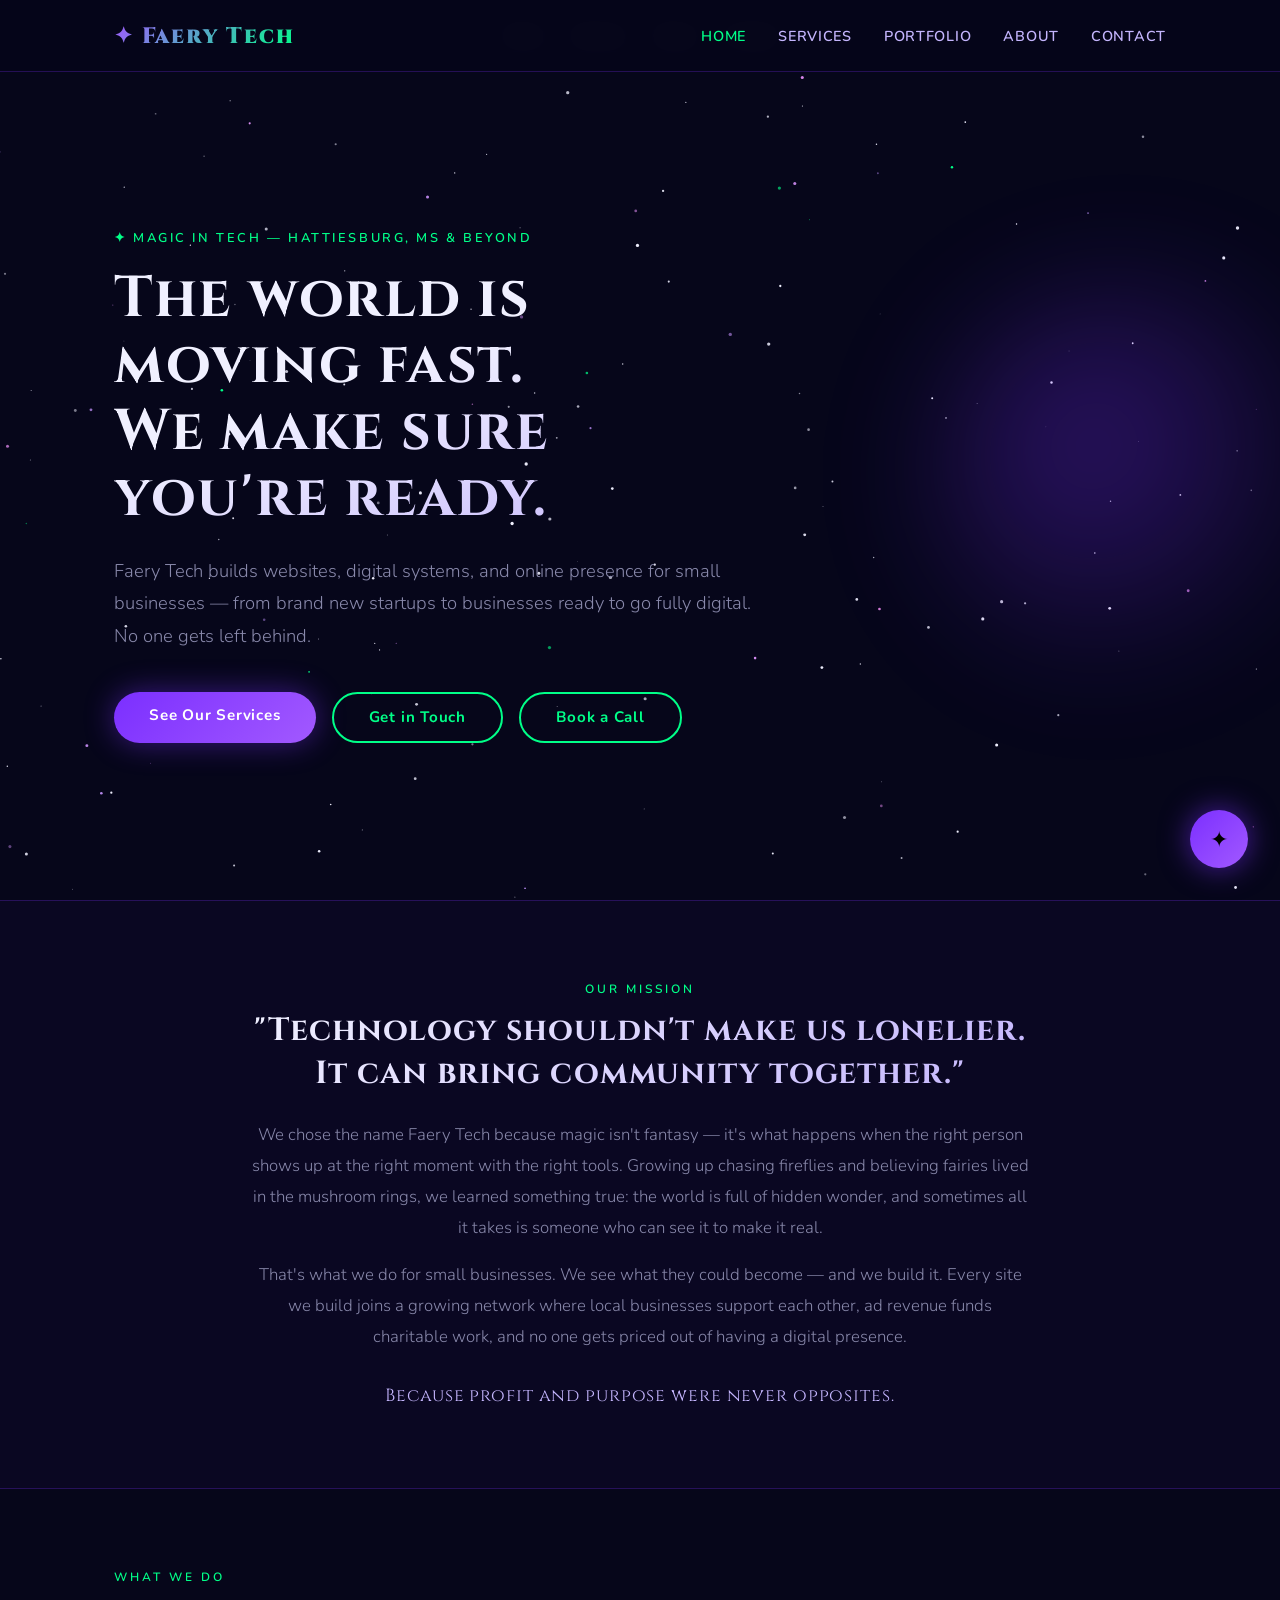
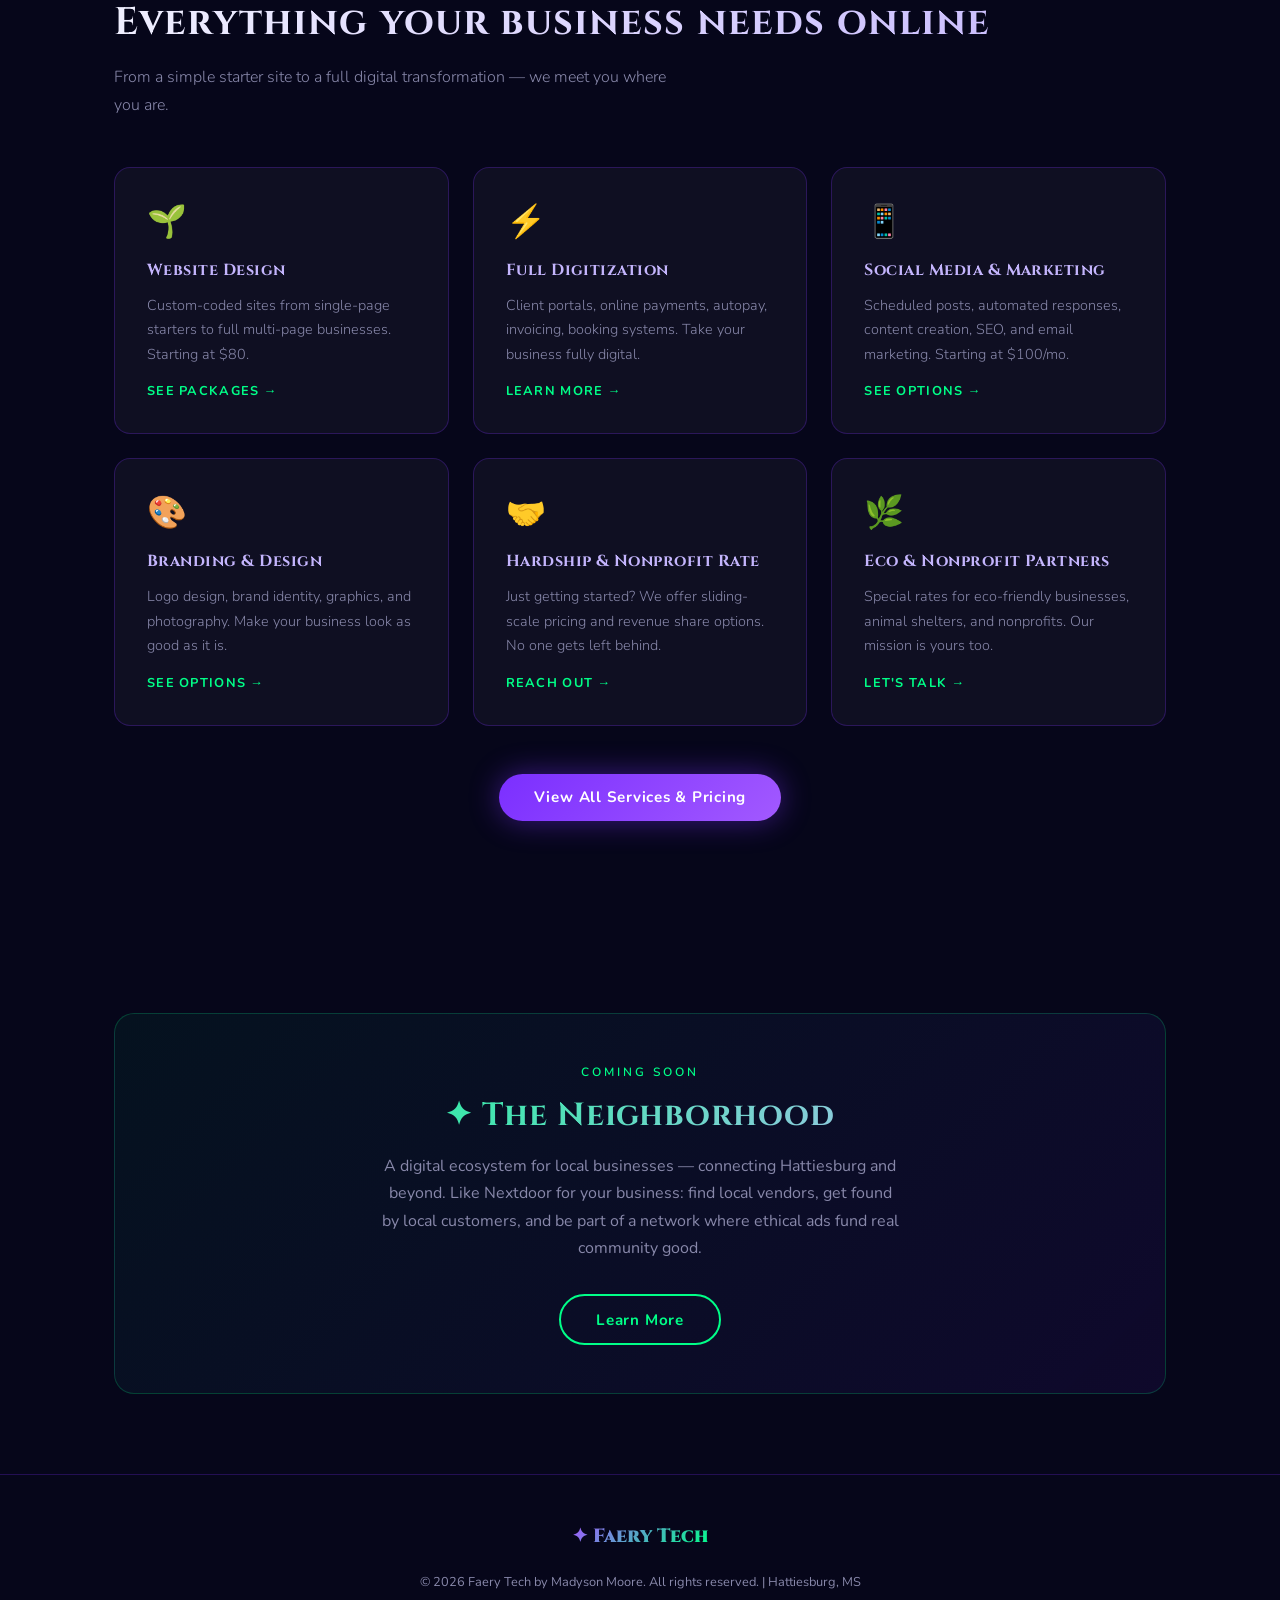
==== commit 632953e8: "add portfolio to navbar" ====
--- a/index.html
+++ b/index.html
@@ -19,6 +19,7 @@
     <ul class="nav-links">
       <li><a href="index.html" class="active">Home</a></li>
       <li><a href="services.html">Services</a></li>
+      <li><a href="portfolio.html">Portfolio</a></li>
       <li><a href="about.html">About</a></li>
       <li><a href="contact.html">Contact</a></li>
     </ul>
@@ -146,8 +147,8 @@
         <h3>✦ The Neighborhood</h3>
         <p>
           A digital ecosystem for local businesses — connecting Hattiesburg and beyond. 
-          Think Nextdoor, but built by someone who actually cares. Ethical ads, charitable revenue sharing, 
-          and a network where every business supports every other.
+          Like Nextdoor for your business: find local vendors, get found by local customers, 
+          and be part of a network where ethical ads fund real community good.
         </p>
         <a href="about.html#neighborhood" class="btn-outline">Learn More</a>
       </div>
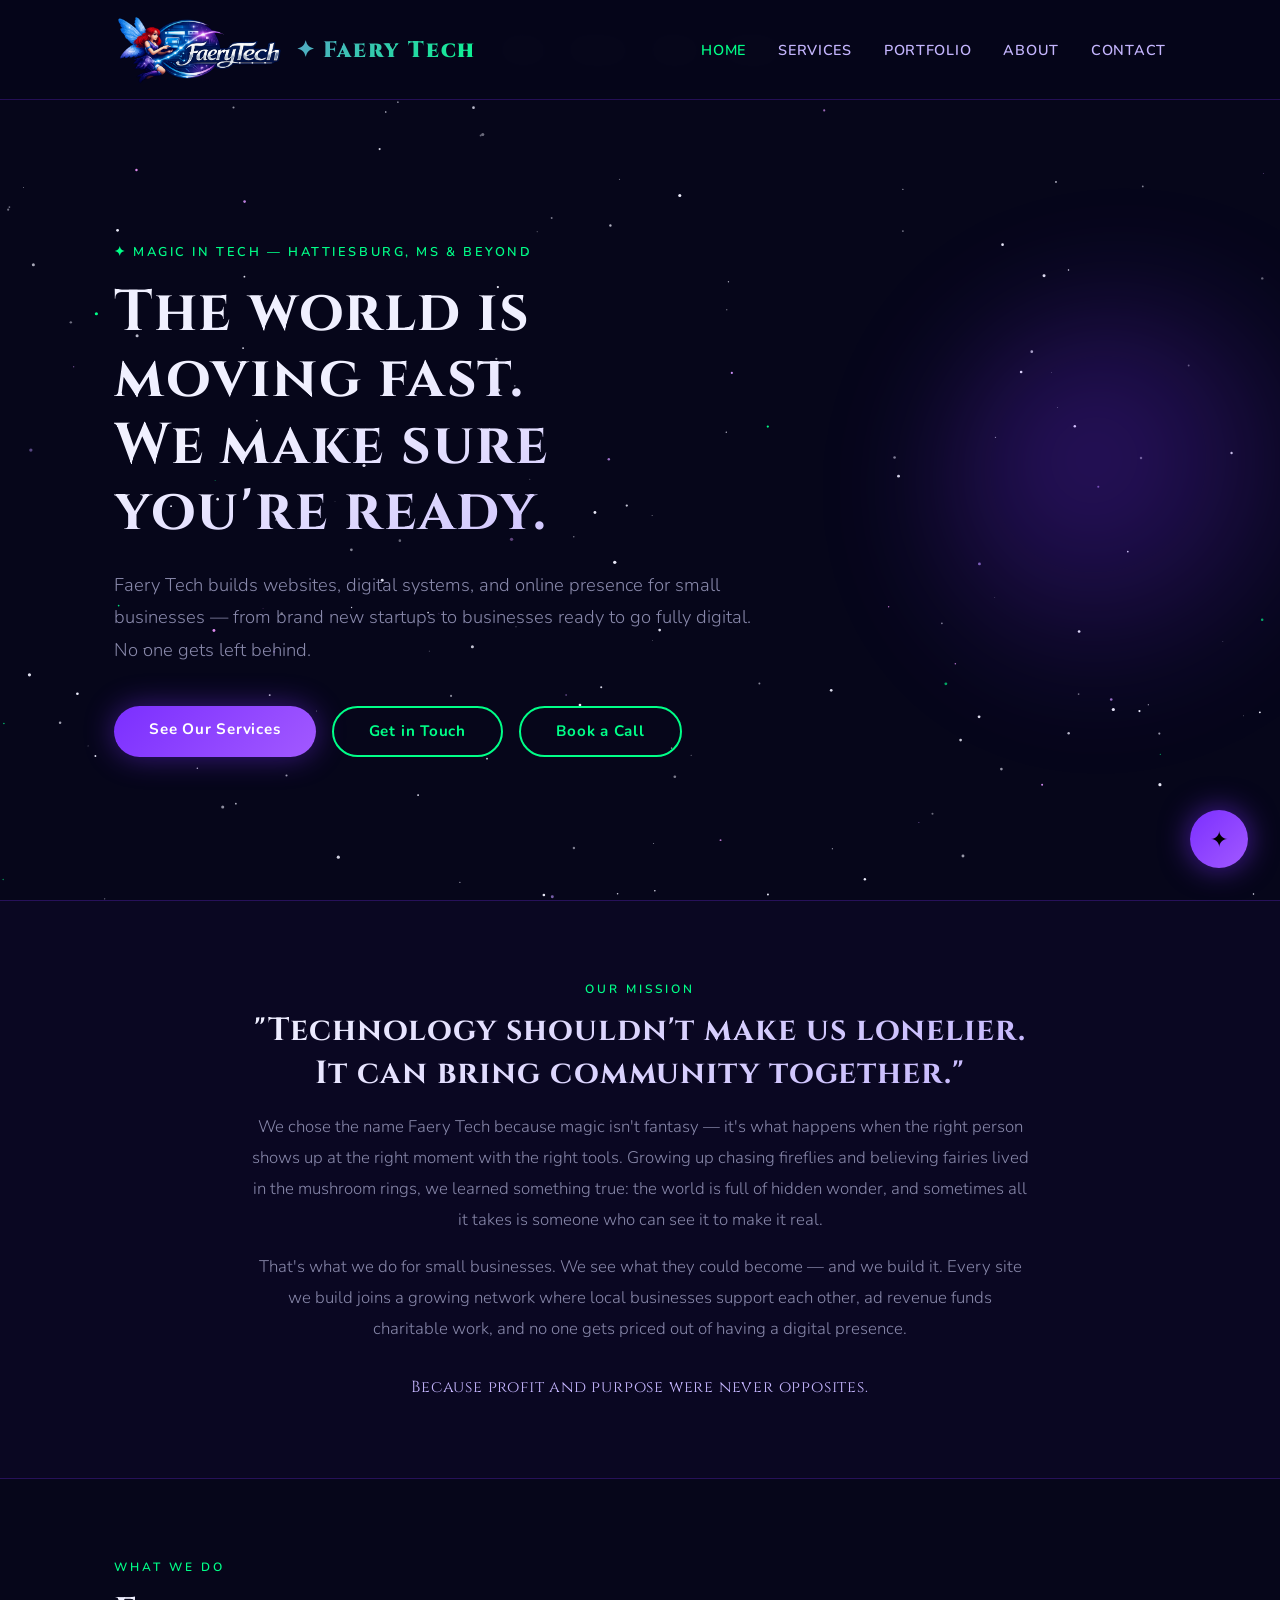
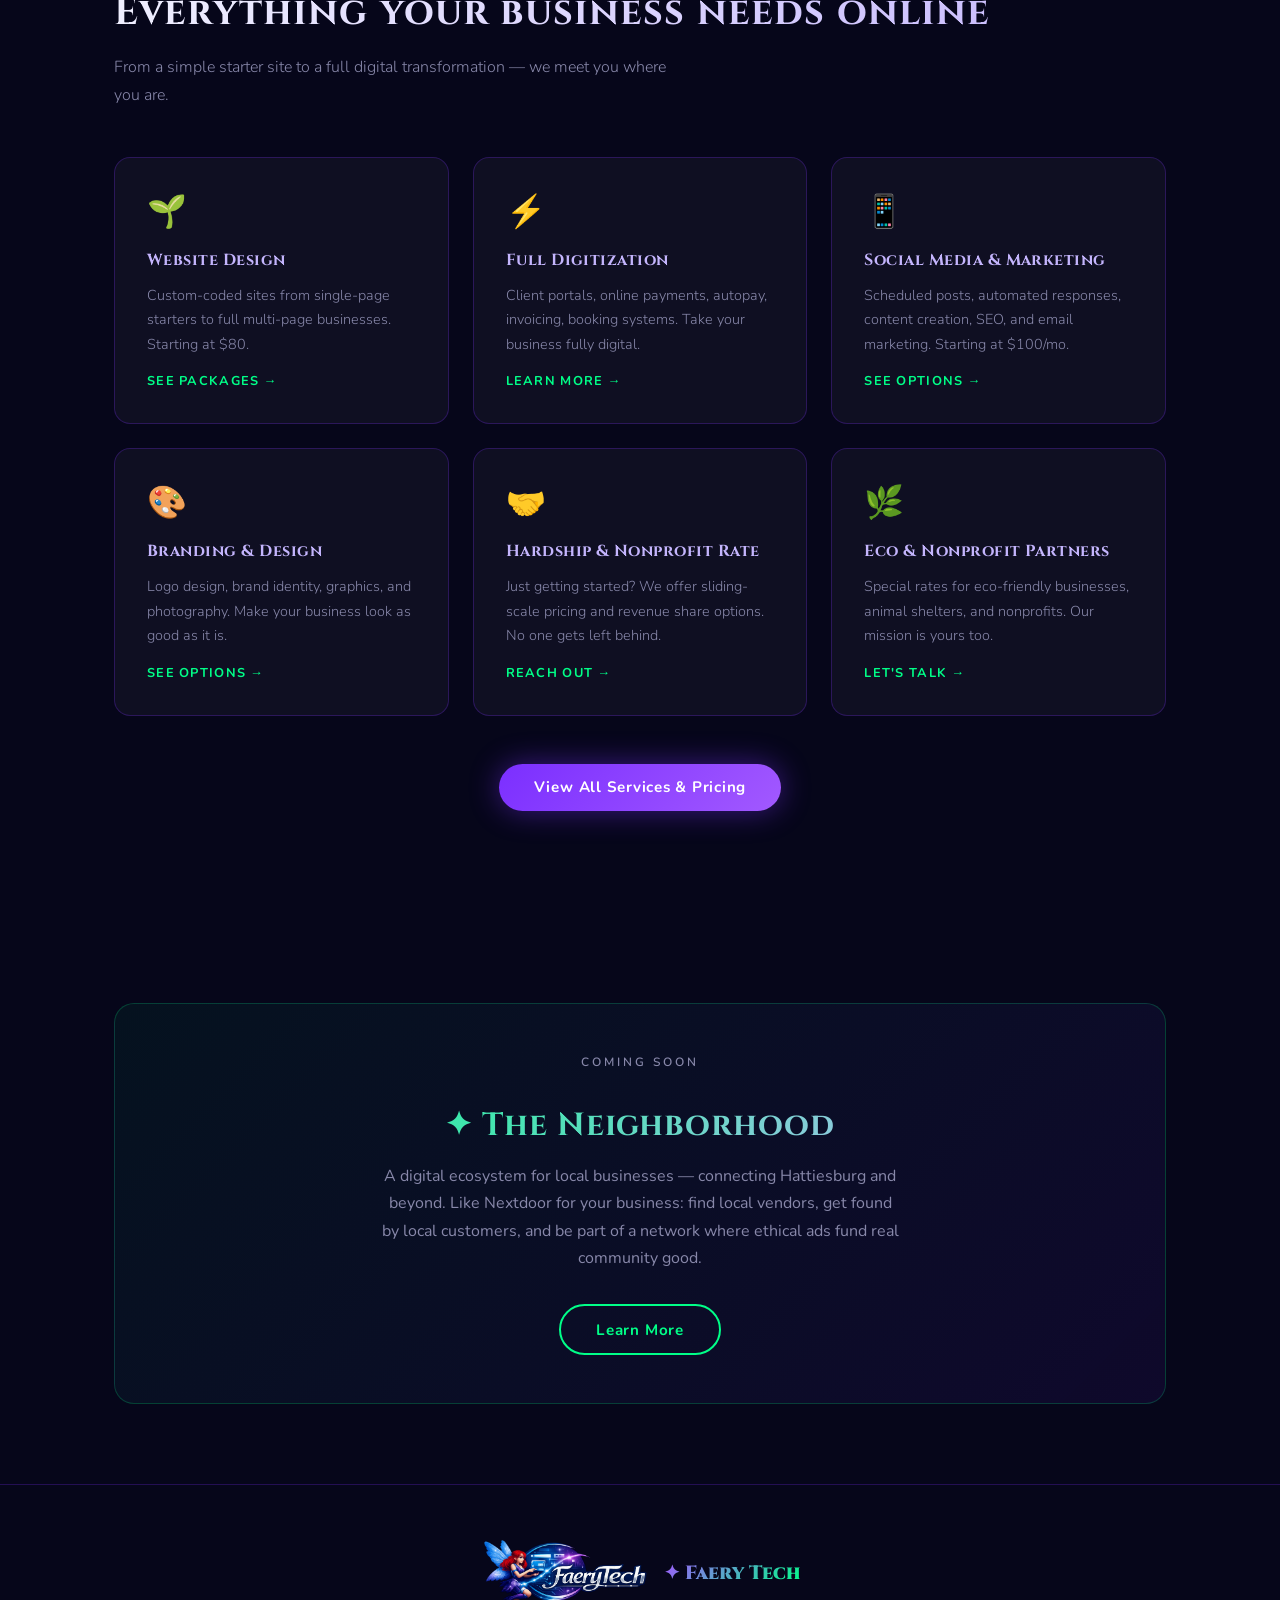
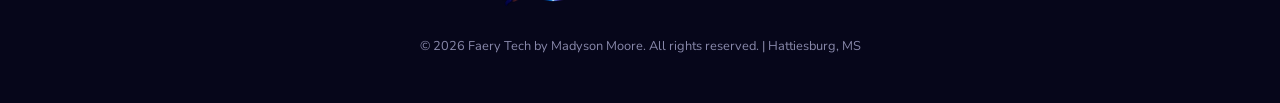
==== commit e11199f3: "idk what i'm doing" ====
--- a/index.html
+++ b/index.html
@@ -15,7 +15,10 @@
 
 <nav>
   <div class="nav-inner">
-    <a href="index.html" class="nav-brand">✦ Faery Tech</a>
+    <a href="index.html" class="nav-brand">
+      <img src="faerytech-logo.png" alt="Faery Tech">
+      ✦ Faery Tech
+    </a>
     <ul class="nav-links">
       <li><a href="index.html" class="active">Home</a></li>
       <li><a href="services.html">Services</a></li>
@@ -29,53 +32,48 @@
 <main>
 
   <!-- ── HERO ── -->
-  <section id="hero" style="min-height:calc(100vh - 72px); display:flex; align-items:center; padding:4rem 0; position:relative;">
+  <section id="hero" class="hero">
     <div class="container">
-      <div style="max-width:640px; animation: fadeUp 1s ease both;">
-        <p style="font-size:0.8rem; font-weight:600; letter-spacing:0.2em; text-transform:uppercase; color:var(--green); margin-bottom:1.2rem;">
-          ✦ Magic in tech — Hattiesburg, MS & beyond
-        </p>
-        <h1 style="font-size:clamp(2rem,5vw,3.6rem); line-height:1.15; margin-bottom:1.5rem; background:linear-gradient(160deg, var(--star-white) 40%, var(--lavender)); -webkit-background-clip:text; -webkit-text-fill-color:transparent; background-clip:text;">
+      <div class="hero-content">
+        <p class="hero-eyebrow">✦ Magic in tech — Hattiesburg, MS & beyond</p>
+        <h1 class="hero-title">
           The world is moving fast.<br>We make sure you're ready.
         </h1>
-        <p style="font-size:1.15rem; color:var(--muted); line-height:1.75; margin-bottom:2.5rem; font-weight:300;">
-          Faery Tech builds websites, digital systems, and online presence for small businesses — 
-          from brand new startups to businesses ready to go fully digital. 
+        <p class="hero-body">
+          Faery Tech builds websites, digital systems, and online presence for small businesses —
+          from brand new startups to businesses ready to go fully digital.
           No one gets left behind.
         </p>
-        <div style="display:flex; gap:1rem; flex-wrap:wrap;">
+        <div class="hero-cta">
           <a href="services.html" class="btn-primary">See Our Services</a>
           <a href="contact.html" class="btn-outline">Get in Touch</a>
           <a href="https://calendly.com/faerytech" class="btn-outline" target="_blank">Book a Call</a>
         </div>
       </div>
-      <!-- Decorative orb -->
-      <div style="position:absolute; right:-5%; top:50%; transform:translateY(-50%); width:420px; height:420px; border-radius:50%; background:radial-gradient(circle at 40% 40%, var(--purple) 0%, transparent 70%); filter:blur(60px); opacity:0.35; pointer-events:none; animation:pulse 6s ease-in-out infinite;"></div>
+      <div class="hero-orb"></div>
     </div>
   </section>
 
   <!-- ── MISSION ── -->
-  <section id="mission" style="background:rgba(123,47,255,0.04); border-top:1px solid var(--card-border); border-bottom:1px solid var(--card-border);">
+  <section id="mission" class="mission-band">
     <div class="container">
-      <div style="max-width:780px; margin:0 auto; text-align:center;">
-        <p class="section-label" style="text-align:center;">Our Mission</p>
-        <h2 class="section-title" style="text-align:center; font-size:clamp(1.4rem,3vw,2rem);">
+      <div class="mission-inner">
+        <p class="section-label text-center">Our Mission</p>
+        <h2 class="section-title mission-title">
           "Technology shouldn't make us lonelier.<br>It can bring community together."
         </h2>
-        <p style="color:var(--muted); font-size:1.05rem; line-height:1.85; margin-top:1.5rem; font-weight:300;">
-          We chose the name Faery Tech because magic isn't fantasy — it's what happens when the right person 
-          shows up at the right moment with the right tools. Growing up chasing fireflies and believing fairies 
-          lived in the mushroom rings, we learned something true: the world is full of hidden wonder, and 
+        <p class="body-text body-text--lg">
+          We chose the name Faery Tech because magic isn't fantasy — it's what happens when the right person
+          shows up at the right moment with the right tools. Growing up chasing fireflies and believing fairies
+          lived in the mushroom rings, we learned something true: the world is full of hidden wonder, and
           sometimes all it takes is someone who can see it to make it real.
         </p>
-        <p style="color:var(--muted); font-size:1.05rem; line-height:1.85; margin-top:1rem; font-weight:300;">
+        <p class="body-text body-text--lg">
           That's what we do for small businesses. We see what they could become — and we build it.
-          Every site we build joins a growing network where local businesses support each other, 
+          Every site we build joins a growing network where local businesses support each other,
           ad revenue funds charitable work, and no one gets priced out of having a digital presence.
         </p>
-        <p style="color:var(--lavender); font-size:1.1rem; font-family:'Cinzel',serif; margin-top:2rem; letter-spacing:0.05em;">
-          Because profit and purpose were never opposites.
-        </p>
+        <p class="tagline-cinzel">Because profit and purpose were never opposites.</p>
       </div>
     </div>
   </section>
@@ -87,53 +85,53 @@
       <h2 class="section-title">Everything your business needs online</h2>
       <p class="section-sub">From a simple starter site to a full digital transformation — we meet you where you are.</p>
 
-      <div style="display:grid; grid-template-columns:repeat(auto-fit, minmax(260px,1fr)); gap:1.5rem; margin-top:3rem;">
+      <div class="services-grid">
 
         <div class="card">
-          <div style="font-size:2rem; margin-bottom:1rem;">🌱</div>
-          <h3 style="font-size:1rem; color:var(--lavender); margin-bottom:0.75rem;">Website Design</h3>
-          <p style="color:var(--muted); font-size:0.9rem; line-height:1.7; font-weight:300;">Custom-coded sites from single-page starters to full multi-page businesses. Starting at $80.</p>
-          <a href="services.html#websites" style="display:inline-block; margin-top:1rem; font-size:0.8rem; color:var(--green); font-weight:700; letter-spacing:0.1em; text-transform:uppercase;">See packages →</a>
+          <div class="card-icon">🌱</div>
+          <h3 class="card-heading">Website Design</h3>
+          <p class="card-body">Custom-coded sites from single-page starters to full multi-page businesses. Starting at $80.</p>
+          <a href="services.html#websites" class="card-link">See packages →</a>
         </div>
 
         <div class="card">
-          <div style="font-size:2rem; margin-bottom:1rem;">⚡</div>
-          <h3 style="font-size:1rem; color:var(--lavender); margin-bottom:0.75rem;">Full Digitization</h3>
-          <p style="color:var(--muted); font-size:0.9rem; line-height:1.7; font-weight:300;">Client portals, online payments, autopay, invoicing, booking systems. Take your business fully digital.</p>
-          <a href="services.html#digitization" style="display:inline-block; margin-top:1rem; font-size:0.8rem; color:var(--green); font-weight:700; letter-spacing:0.1em; text-transform:uppercase;">Learn more →</a>
+          <div class="card-icon">⚡</div>
+          <h3 class="card-heading">Full Digitization</h3>
+          <p class="card-body">Client portals, online payments, autopay, invoicing, booking systems. Take your business fully digital.</p>
+          <a href="services.html#digitization" class="card-link">Learn more →</a>
         </div>
 
         <div class="card">
-          <div style="font-size:2rem; margin-bottom:1rem;">📱</div>
-          <h3 style="font-size:1rem; color:var(--lavender); margin-bottom:0.75rem;">Social Media & Marketing</h3>
-          <p style="color:var(--muted); font-size:0.9rem; line-height:1.7; font-weight:300;">Scheduled posts, automated responses, content creation, SEO, and email marketing. Starting at $100/mo.</p>
-          <a href="services.html#marketing" style="display:inline-block; margin-top:1rem; font-size:0.8rem; color:var(--green); font-weight:700; letter-spacing:0.1em; text-transform:uppercase;">See options →</a>
+          <div class="card-icon">📱</div>
+          <h3 class="card-heading">Social Media & Marketing</h3>
+          <p class="card-body">Scheduled posts, automated responses, content creation, SEO, and email marketing. Starting at $100/mo.</p>
+          <a href="services.html#marketing" class="card-link">See options →</a>
         </div>
 
         <div class="card">
-          <div style="font-size:2rem; margin-bottom:1rem;">🎨</div>
-          <h3 style="font-size:1rem; color:var(--lavender); margin-bottom:0.75rem;">Branding & Design</h3>
-          <p style="color:var(--muted); font-size:0.9rem; line-height:1.7; font-weight:300;">Logo design, brand identity, graphics, and photography. Make your business look as good as it is.</p>
-          <a href="services.html#branding" style="display:inline-block; margin-top:1rem; font-size:0.8rem; color:var(--green); font-weight:700; letter-spacing:0.1em; text-transform:uppercase;">See options →</a>
+          <div class="card-icon">🎨</div>
+          <h3 class="card-heading">Branding & Design</h3>
+          <p class="card-body">Logo design, brand identity, graphics, and photography. Make your business look as good as it is.</p>
+          <a href="services.html#branding" class="card-link">See options →</a>
         </div>
 
         <div class="card">
-          <div style="font-size:2rem; margin-bottom:1rem;">🤝</div>
-          <h3 style="font-size:1rem; color:var(--lavender); margin-bottom:0.75rem;">Hardship & Nonprofit Rate</h3>
-          <p style="color:var(--muted); font-size:0.9rem; line-height:1.7; font-weight:300;">Just getting started? We offer sliding-scale pricing and revenue share options. No one gets left behind.</p>
-          <a href="contact.html" style="display:inline-block; margin-top:1rem; font-size:0.8rem; color:var(--green); font-weight:700; letter-spacing:0.1em; text-transform:uppercase;">Reach out →</a>
+          <div class="card-icon">🤝</div>
+          <h3 class="card-heading">Hardship & Nonprofit Rate</h3>
+          <p class="card-body">Just getting started? We offer sliding-scale pricing and revenue share options. No one gets left behind.</p>
+          <a href="contact.html" class="card-link">Reach out →</a>
         </div>
 
         <div class="card">
-          <div style="font-size:2rem; margin-bottom:1rem;">🌿</div>
-          <h3 style="font-size:1rem; color:var(--lavender); margin-bottom:0.75rem;">Eco & Nonprofit Partners</h3>
-          <p style="color:var(--muted); font-size:0.9rem; line-height:1.7; font-weight:300;">Special rates for eco-friendly businesses, animal shelters, and nonprofits. Our mission is yours too.</p>
-          <a href="contact.html" style="display:inline-block; margin-top:1rem; font-size:0.8rem; color:var(--green); font-weight:700; letter-spacing:0.1em; text-transform:uppercase;">Let's talk →</a>
+          <div class="card-icon">🌿</div>
+          <h3 class="card-heading">Eco & Nonprofit Partners</h3>
+          <p class="card-body">Special rates for eco-friendly businesses, animal shelters, and nonprofits. Our mission is yours too.</p>
+          <a href="contact.html" class="card-link">Let's talk →</a>
         </div>
 
       </div>
 
-      <div style="text-align:center; margin-top:3rem;">
+      <div class="section-cta">
         <a href="services.html" class="btn-primary">View All Services & Pricing</a>
       </div>
     </div>
@@ -143,11 +141,11 @@
   <section id="neighborhood">
     <div class="container">
       <div class="neighborhood-teaser">
-        <p style="font-size:0.75rem; font-weight:600; letter-spacing:0.25em; text-transform:uppercase; color:var(--green); margin-bottom:0.75rem;">Coming Soon</p>
+        <p class="section-label text-center">Coming Soon</p>
         <h3>✦ The Neighborhood</h3>
         <p>
-          A digital ecosystem for local businesses — connecting Hattiesburg and beyond. 
-          Like Nextdoor for your business: find local vendors, get found by local customers, 
+          A digital ecosystem for local businesses — connecting Hattiesburg and beyond.
+          Like Nextdoor for your business: find local vendors, get found by local customers,
           and be part of a network where ethical ads fund real community good.
         </p>
         <a href="about.html#neighborhood" class="btn-outline">Learn More</a>
@@ -160,7 +158,10 @@
 <footer>
   <div class="container">
     <div class="footer-inner">
-      <p class="footer-brand">✦ Faery Tech</p>
+      <div class="footer-logo-wrap">
+        <img src="faerytech-logo.png" alt="Faery Tech">
+        <p class="footer-brand">✦ Faery Tech</p>
+      </div>
       <nav class="footer-links">
         <a href="index.html">Home</a>
         <a href="services.html">Services</a>
@@ -172,7 +173,6 @@
   </div>
 </footer>
 
-<!-- Chat Widget & Scripts -->
 <script src="chat.js"></script>
 <script src="main.js"></script>
 </body>
--- a/styles.css
+++ b/styles.css
@@ -26,13 +26,13 @@
   background-color: var(--space);
   color: var(--star-white);
   overflow-x: hidden;
-  padding-top: 72px;
+  padding-top: 100px;
 }
 
 h1, h2, h3, h4 { font-family: 'Cinzel', serif; letter-spacing: 0.03em; }
 a { color: inherit; text-decoration: none; }
 
-section { padding: 5rem 0; scroll-margin-top: 80px; }
+section { padding: 5rem 0; scroll-margin-top: 100px; }
 
 .container {
   width: 100%;
@@ -41,13 +41,21 @@
   padding: 0 1.5rem;
 }
 
+/* ── UTILITIES ── */
+.text-center  { text-align: center; }
+.text-left    { text-align: left; }
+.mt-1  { margin-top: 1rem; }
+.mt-2  { margin-top: 2rem; }
+.mt-3  { margin-top: 3rem; }
+
 /* ── STARFIELD ── */
 #starfield { position: fixed; inset: 0; z-index: 0; pointer-events: none; }
 nav, main, footer { position: relative; z-index: 1; }
 
 /* ── NAVBAR ── */
 nav {
-  position: fixed; top: 0; left: 0; right: 0; height: 72px;
+  position: fixed; top: 0; left: 0; right: 0;
+  height: auto; min-height: 100px; padding: 0.5rem 0;
   background: rgba(6, 6, 26, 0.9);
   backdrop-filter: blur(12px);
   border-bottom: 1px solid var(--card-border);
@@ -60,19 +68,27 @@
 }
 
 .nav-brand {
+  display: flex; align-items: center; gap: 0.6rem;
   font-family: 'Cinzel', serif; font-size: 1.4rem; font-weight: 900;
   background: linear-gradient(135deg, var(--purple-glow), var(--green));
   -webkit-background-clip: text; -webkit-text-fill-color: transparent;
   background-clip: text; letter-spacing: 0.08em;
 }
 
+/* Logo — no circle, transparent, scales naturally */
+.nav-brand img {
+  height: 80px;
+  width: auto;
+  background: transparent;
+  flex-shrink: 0;
+}
+
 .nav-links { display: flex; gap: 2rem; list-style: none; }
 
 .nav-links a {
   font-size: 0.9rem; font-weight: 600; color: var(--lavender);
   letter-spacing: 0.05em; text-transform: uppercase; transition: color 0.2s;
 }
-
 .nav-links a:hover, .nav-links a.active { color: var(--green); }
 
 /* ── BUTTONS ── */
@@ -105,6 +121,12 @@
 }
 .btn-green:hover { transform: translateY(-2px); box-shadow: 0 0 50px rgba(0, 255, 136, 0.6); }
 
+/* Small button modifier */
+.btn-sm { font-size: 0.8rem; padding: 0.5rem 1rem; }
+
+/* Button group */
+.btn-group { display: flex; gap: 0.75rem; flex-wrap: wrap; }
+
 /* ── SECTION LABELS ── */
 .section-label {
   font-size: 0.75rem; font-weight: 600; letter-spacing: 0.25em;
@@ -115,10 +137,29 @@
   background: linear-gradient(135deg, var(--star-white), var(--lavender));
   -webkit-background-clip: text; -webkit-text-fill-color: transparent; background-clip: text;
 }
+.section-title--lg  { font-size: clamp(2rem, 4vw, 3rem); }
+.section-title--xl  { font-size: clamp(1.8rem, 3.5vw, 2.8rem); }
 .section-sub {
   color: var(--muted); font-size: 1rem; line-height: 1.7;
   font-weight: 300; max-width: 560px;
 }
+.section-sub--wide { max-width: 600px; }
+.section-cta { text-align: center; margin-top: 3rem; }
+
+/* ── BODY TEXT ── */
+.body-text {
+  color: var(--muted); font-size: 1rem; line-height: 1.85; font-weight: 300; margin-top: 1rem;
+}
+.body-text--lg { font-size: 1.05rem; }
+.body-text--mb { margin-bottom: 1.25rem; }
+
+/* ── TAGLINES ── */
+.tagline-cinzel {
+  color: var(--lavender); font-family: 'Cinzel', serif;
+  letter-spacing: 0.05em; margin-top: 2rem;
+}
+.tagline-cinzel--sm  { font-size: 1rem; margin-top: 1.5rem; letter-spacing: 0.03em; }
+.tagline-cinzel--lg  { font-size: 1.2rem; margin-top: 2.5rem; }
 
 /* ── CARDS ── */
 .card {
@@ -130,6 +171,119 @@
   transform: translateY(-6px); border-color: var(--purple-glow);
   box-shadow: 0 0 40px rgba(123, 47, 255, 0.2);
 }
+.card--green-border  { border-color: rgba(0, 255, 136, 0.3); }
+.card--center        { text-align: center; }
+
+.card-icon    { font-size: 2rem; margin-bottom: 1rem; }
+.card-icon--lg { font-size: 1.5rem; margin-bottom: 0.5rem; }
+.card-heading { font-size: 1rem; color: var(--lavender); margin-bottom: 0.75rem; }
+.card-heading--green { color: var(--green); margin-bottom: 0.4rem; font-size: 0.95rem; }
+.card-heading--lavender { color: var(--lavender); margin-bottom: 0.4rem; font-size: 0.95rem; }
+.card-body  { color: var(--muted); font-size: 0.9rem; line-height: 1.7; font-weight: 300; }
+.card-body--sm { font-size: 0.85rem; font-weight: 300; }
+.card-link {
+  display: inline-block; margin-top: 1rem;
+  font-size: 0.8rem; color: var(--green); font-weight: 700;
+  letter-spacing: 0.1em; text-transform: uppercase;
+}
+
+/* ── GRIDS ── */
+.services-grid {
+  display: grid; grid-template-columns: repeat(auto-fit, minmax(260px, 1fr));
+  gap: 1.5rem; margin-top: 3rem;
+}
+.two-col-grid {
+  display: grid; grid-template-columns: 1fr 1fr; gap: 4rem; align-items: start;
+}
+.values-grid {
+  display: grid; grid-template-columns: repeat(auto-fit, minmax(240px, 1fr));
+  gap: 1.5rem;
+}
+.contact-grid {
+  display: grid; grid-template-columns: 1fr 1.4fr; gap: 4rem; align-items: start;
+}
+
+/* ── PAGE HERO ── */
+.page-hero { padding: 4rem 0 2rem; }
+
+/* ── HERO (home) ── */
+.hero {
+  min-height: calc(100vh - 100px);
+  display: flex; align-items: center;
+  padding: 4rem 0; position: relative;
+}
+.hero-content {
+  max-width: 640px;
+  animation: fadeUp 1s ease both;
+}
+.hero-eyebrow {
+  font-size: 0.8rem; font-weight: 600; letter-spacing: 0.2em;
+  text-transform: uppercase; color: var(--green); margin-bottom: 1.2rem;
+}
+.hero-title {
+  font-size: clamp(2rem, 5vw, 3.6rem); line-height: 1.15; margin-bottom: 1.5rem;
+  background: linear-gradient(160deg, var(--star-white) 40%, var(--lavender));
+  -webkit-background-clip: text; -webkit-text-fill-color: transparent; background-clip: text;
+}
+.hero-body {
+  font-size: 1.15rem; color: var(--muted); line-height: 1.75;
+  margin-bottom: 2.5rem; font-weight: 300;
+}
+.hero-cta { display: flex; gap: 1rem; flex-wrap: wrap; }
+.hero-orb {
+  position: absolute; right: -5%; top: 50%; transform: translateY(-50%);
+  width: 420px; height: 420px; border-radius: 50%;
+  background: radial-gradient(circle at 40% 40%, var(--purple) 0%, transparent 70%);
+  filter: blur(60px); opacity: 0.35; pointer-events: none;
+  animation: pulse 6s ease-in-out infinite;
+}
+
+/* ── MISSION BAND ── */
+.mission-band {
+  background: rgba(123, 47, 255, 0.04);
+  border-top: 1px solid var(--card-border);
+  border-bottom: 1px solid var(--card-border);
+}
+.mission-inner {
+  max-width: 780px; margin: 0 auto; text-align: center;
+}
+.mission-inner--lg { max-width: 800px; margin: 0 auto; text-align: center; }
+.mission-title { text-align: center; font-size: clamp(1.4rem, 3vw, 2rem); }
+.mission-content {
+  text-align: left; margin-top: 2.5rem;
+  display: flex; flex-direction: column; gap: 1.25rem;
+}
+
+/* ── CONTACT CARDS ── */
+.contact-cards {
+  display: flex; flex-direction: column; gap: 1.5rem; margin-top: 1.5rem;
+}
+
+/* ── FOUNDER LIST ── */
+.founder-list {
+  list-style: none; margin-top: 2rem;
+  display: flex; flex-direction: column; gap: 0.75rem;
+}
+.founder-list li {
+  display: flex; align-items: center; gap: 0.75rem;
+  color: var(--muted); font-size: 0.95rem; font-weight: 300;
+}
+.founder-list li .bullet { color: var(--green); font-size: 0.7rem; }
+
+/* ── NEIGHBORHOOD SECTION ── */
+.neighborhood-band {
+  background: rgba(0, 255, 136, 0.03);
+  border-top: 1px solid rgba(0, 255, 136, 0.15);
+}
+.neighborhood-inner { max-width: 800px; margin: 0 auto; text-align: center; }
+.neighborhood-title {
+  font-size: clamp(1.8rem, 3.5vw, 2.8rem); margin-bottom: 1.5rem;
+  background: linear-gradient(135deg, var(--green), var(--lavender));
+  -webkit-background-clip: text; -webkit-text-fill-color: transparent; background-clip: text;
+  font-family: 'Cinzel', serif;
+}
+.text-highlight { color: var(--star-white); }
+.label-green { color: var(--green); }
 
 /* ── FOOTER ── */
 footer {
@@ -139,17 +293,27 @@
 .footer-inner {
   display: flex; flex-direction: column; align-items: center; gap: 1.5rem;
 }
+.footer-logo-wrap {
+  display: flex; align-items: center; gap: 0.75rem;
+}
 .footer-brand {
+  display: flex; align-items: center; gap: 0.6rem;
   font-family: 'Cinzel', serif; font-size: 1.2rem; font-weight: 900;
   background: linear-gradient(135deg, var(--purple-glow), var(--green));
   -webkit-background-clip: text; -webkit-text-fill-color: transparent; background-clip: text;
+}
+/* Footer logo — matches nav, no circle */
+.footer-inner img {
+  height: 80px;
+  width: auto;
+  background: transparent;
 }
 .footer-links { display: flex; gap: 2rem; flex-wrap: wrap; justify-content: center; }
 .footer-links a { color: var(--muted); font-size: 0.85rem; transition: color 0.2s; }
 .footer-links a:hover { color: var(--green); }
 footer .copyright { color: var(--muted); font-size: 0.8rem; }
 
-/* ── NEIGHBORHOOD TEASER ── */
+/* ── NEIGHBORHOOD TEASER (home page) ── */
 .neighborhood-teaser {
   background: linear-gradient(135deg, rgba(0,255,136,0.05), rgba(123,47,255,0.08));
   border: 1px solid rgba(0, 255, 136, 0.2);
@@ -214,7 +378,10 @@
   box-shadow: 0 0 0 3px rgba(123, 47, 255, 0.15);
 }
 .form-group textarea { resize: vertical; min-height: 120px; }
+.form-group textarea--lg { min-height: 150px; }
 .form-group select option { background: var(--deep); }
+.form-row { display: grid; grid-template-columns: 1fr 1fr; gap: 1rem; }
+.form-submit { width: 100%; font-size: 1rem; padding: 1rem; }
 
 /* ── CHAT WIDGET ── */
 #chat-toggle {
@@ -315,7 +482,77 @@
 
 /* ── RESPONSIVE ── */
 @media (max-width: 768px) {
-  .nav-links { display: none; }
-  #chat-window { width: calc(100vw - 2rem); right: 1rem; bottom: 5.5rem; }
-  #chat-toggle { right: 1rem; bottom: 1rem; }
-}+  .nav-links    { display: none; }
+  .two-col-grid { grid-template-columns: 1fr; }
+  .contact-grid { grid-template-columns: 1fr; }
+  .hero-orb     { display: none; }
+  #chat-window  { width: calc(100vw - 2rem); right: 1rem; bottom: 5.5rem; }
+  #chat-toggle  { right: 1rem; bottom: 1rem; }
+}
+
+
+    /* ── Portfolio page styles ── */
+    .port-hero           { padding: 8rem 0 4rem; text-align: center; }
+    .port-hero h1 {
+      font-size: clamp(2rem, 5vw, 3.2rem);
+      background: linear-gradient(135deg, var(--star-white), var(--lavender));
+      -webkit-background-clip: text; -webkit-text-fill-color: transparent;
+      background-clip: text; margin-bottom: 1rem;
+    }
+    .port-hero p         { color: var(--muted); font-size: 1rem; font-weight: 300; max-width: 480px; margin: 0 auto; line-height: 1.75; }
+    .port-eyebrow        { font-size: 0.72rem; font-weight: 700; letter-spacing: 0.22em; text-transform: uppercase; color: var(--green); margin-bottom: 1rem; }
+
+    .cat-label           { font-size: 0.7rem; font-weight: 700; letter-spacing: 0.25em; text-transform: uppercase; color: var(--green); margin-bottom: 0.6rem; display: block; }
+    .cat-title           { font-family: 'Cinzel', serif; font-size: clamp(1.3rem, 2.5vw, 1.8rem); background: linear-gradient(135deg, var(--star-white), var(--lavender)); -webkit-background-clip: text; -webkit-text-fill-color: transparent; background-clip: text; margin-bottom: 2rem; }
+    .port-section        { padding: 3.5rem 0; border-top: 1px solid var(--card-border); }
+
+    .web-grid            { display: grid; grid-template-columns: repeat(auto-fit, minmax(300px, 1fr)); gap: 1.5rem; }
+    .web-card            { background: rgba(255,255,255,0.03); border: 1px solid var(--card-border); border-radius: 14px; overflow: hidden; transition: transform 0.25s, border-color 0.25s, box-shadow 0.25s; text-decoration: none; color: inherit; display: block; }
+    .web-card:hover      { transform: translateY(-6px); border-color: var(--purple-glow); box-shadow: 0 0 36px rgba(123,47,255,0.2); }
+    .web-card--live      { border-color: rgba(0,255,136,0.3); }
+    .web-card--live:hover { border-color: var(--green); box-shadow: 0 0 36px rgba(0,255,136,0.2); }
+    .web-card img        { width: 100%; aspect-ratio: 16/9; object-fit: cover; display: block; background: rgba(123,47,255,0.1); min-height: 170px; }
+    .web-card-info       { padding: 1.25rem; }
+    .web-card-info h3    { font-family: 'Cinzel', serif; font-size: 0.95rem; color: var(--lavender); margin-bottom: 0.35rem; }
+    .web-card-info p     { color: var(--muted); font-size: 0.82rem; line-height: 1.6; font-weight: 300; }
+    .web-card-tags       { display: flex; gap: 0.5rem; flex-wrap: wrap; margin-top: 0.75rem; }
+    .tag-pill            { font-size: 0.65rem; font-weight: 700; letter-spacing: 0.1em; text-transform: uppercase; padding: 0.2rem 0.6rem; border-radius: 50px; border: 1px solid var(--card-border); color: var(--muted); }
+    .tag-pill.green      { border-color: var(--green); color: var(--green); }
+    .tag-pill.purple     { border-color: var(--purple-glow); color: var(--purple-glow); }
+    .tag-pill.live       { border-color: var(--green); color: var(--space); background: var(--green); }
+
+    .link-grid           { display: grid; grid-template-columns: repeat(auto-fit, minmax(240px, 1fr)); gap: 1.25rem; }
+    .link-card           { background: rgba(255,255,255,0.03); border: 1px solid var(--card-border); border-radius: 14px; padding: 1.75rem; transition: transform 0.2s, border-color 0.2s, box-shadow 0.2s; text-decoration: none; color: inherit; display: flex; flex-direction: column; gap: 0.75rem; }
+    .link-card:hover     { transform: translateY(-5px); border-color: var(--purple-glow); box-shadow: 0 0 28px rgba(123,47,255,0.18); }
+    .link-card .lc-icon  { font-size: 2rem; }
+    .link-card h3        { font-family: 'Cinzel', serif; font-size: 0.95rem; color: var(--lavender); }
+    .link-card p         { color: var(--muted); font-size: 0.83rem; line-height: 1.65; font-weight: 300; }
+    .link-card .lc-arrow { margin-top: auto; font-size: 0.75rem; font-weight: 700; letter-spacing: 0.1em; text-transform: uppercase; color: var(--green); }
+
+    .coming-soon         { background: rgba(255,255,255,0.02); border: 1px dashed rgba(123,47,255,0.3); border-radius: 14px; padding: 2rem; text-align: center; color: var(--muted); }
+    .coming-soon .cs-icon { font-size: 1.8rem; margin-bottom: 0.75rem; }
+    .coming-soon h3      { font-family: 'Cinzel', serif; font-size: 0.92rem; color: rgba(196,181,253,0.5); margin-bottom: 0.4rem; }
+    .coming-soon p       { font-size: 0.78rem; line-height: 1.6; font-weight: 300; color: rgba(136,136,170,0.6); }
+    .coming-soon--left   { text-align: left; padding: 1.75rem; }
+
+    .port-cta            { padding: 3rem 0 5rem; text-align: center; }
+    .port-cta-eyebrow    { font-size: 0.72rem; font-weight: 700; letter-spacing: 0.22em; text-transform: uppercase; color: var(--green); margin-bottom: 0.75rem; }
+    .port-cta-title {
+      font-family: 'Cinzel', serif; font-size: clamp(1.5rem, 3vw, 2.2rem);
+      background: linear-gradient(135deg, var(--star-white), var(--lavender));
+      -webkit-background-clip: text; -webkit-text-fill-color: transparent;
+      background-clip: text; margin-bottom: 1.5rem;
+    }
+
+    /* ── Section divider labels ── */
+    .grid-divider {
+      font-size: 0.7rem; font-weight: 700; letter-spacing: 0.2em;
+      text-transform: uppercase; color: var(--green);
+      margin-bottom: 1rem; margin-top: 2.5rem;
+      display: flex; align-items: center; gap: 1rem;
+    }
+    .grid-divider::after {
+      content: ''; flex: 1; height: 1px;
+      background: rgba(0,255,136,0.2);
+    }
+  
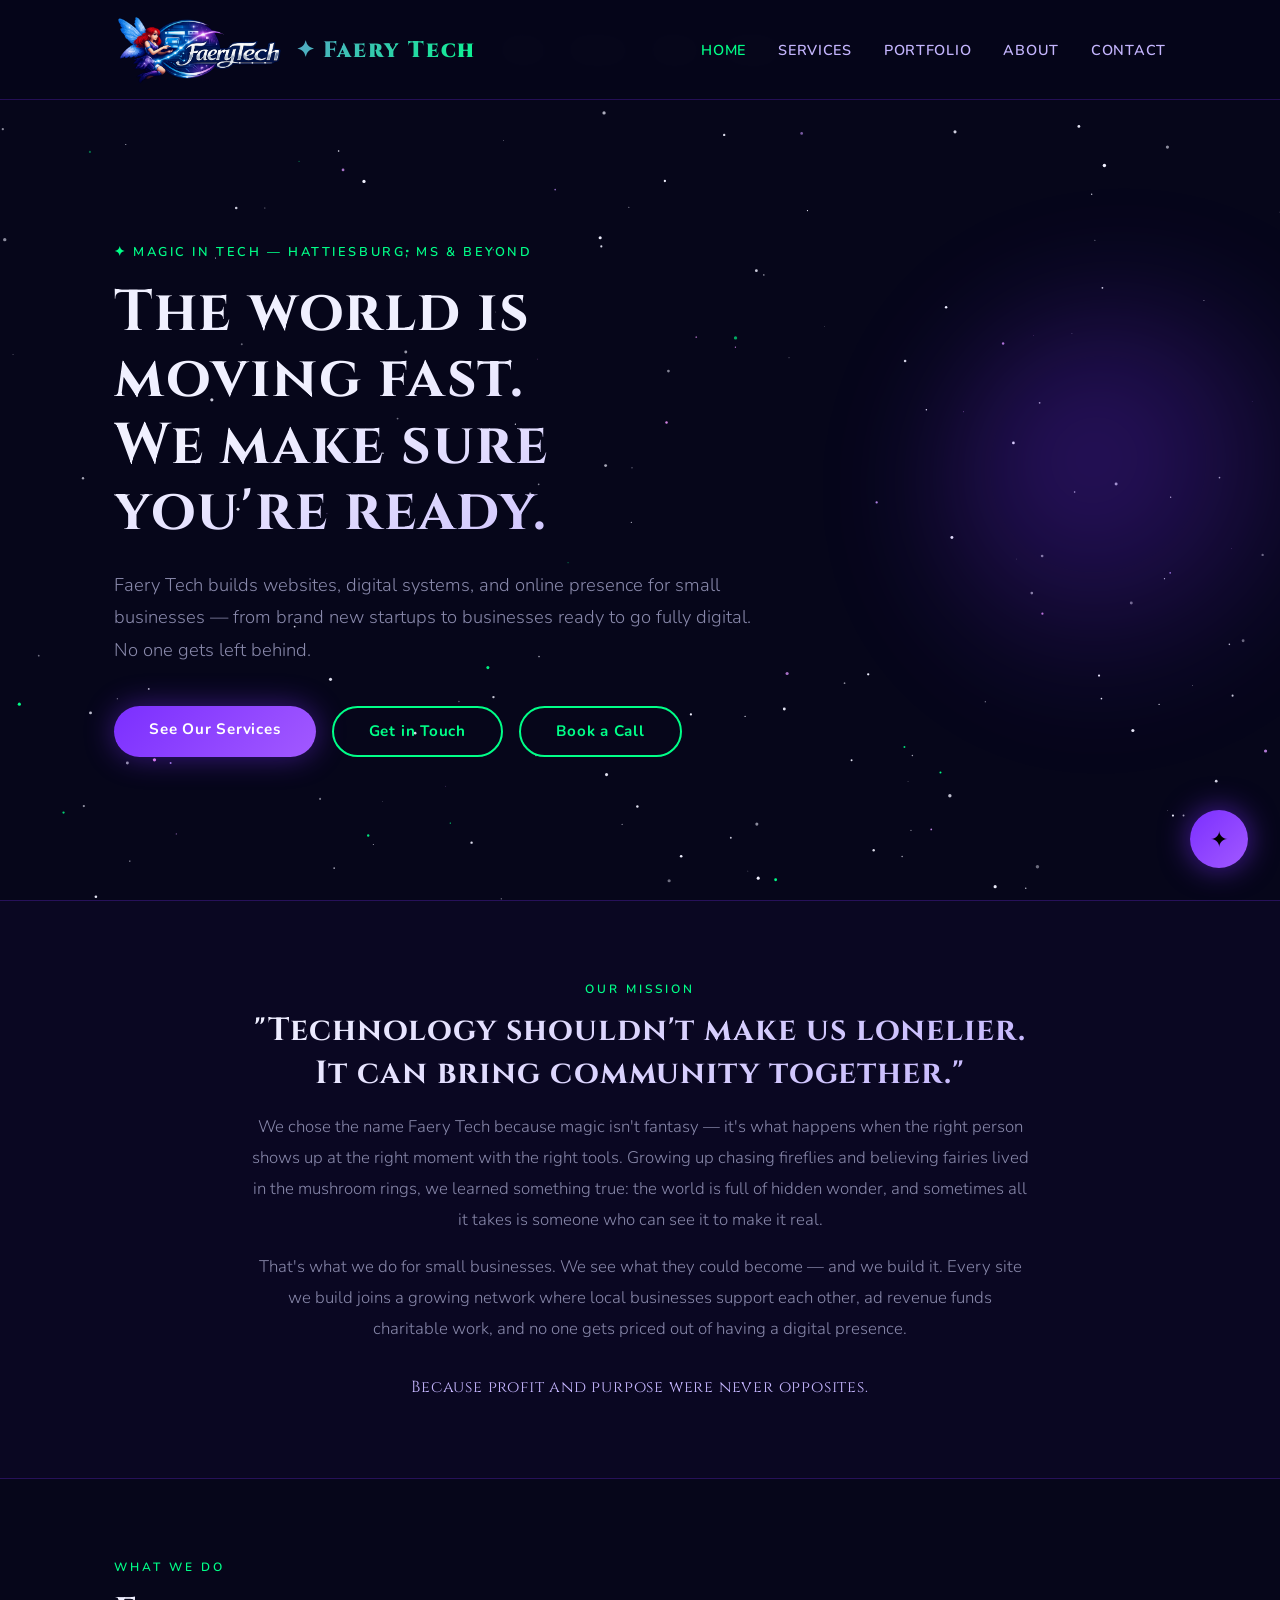
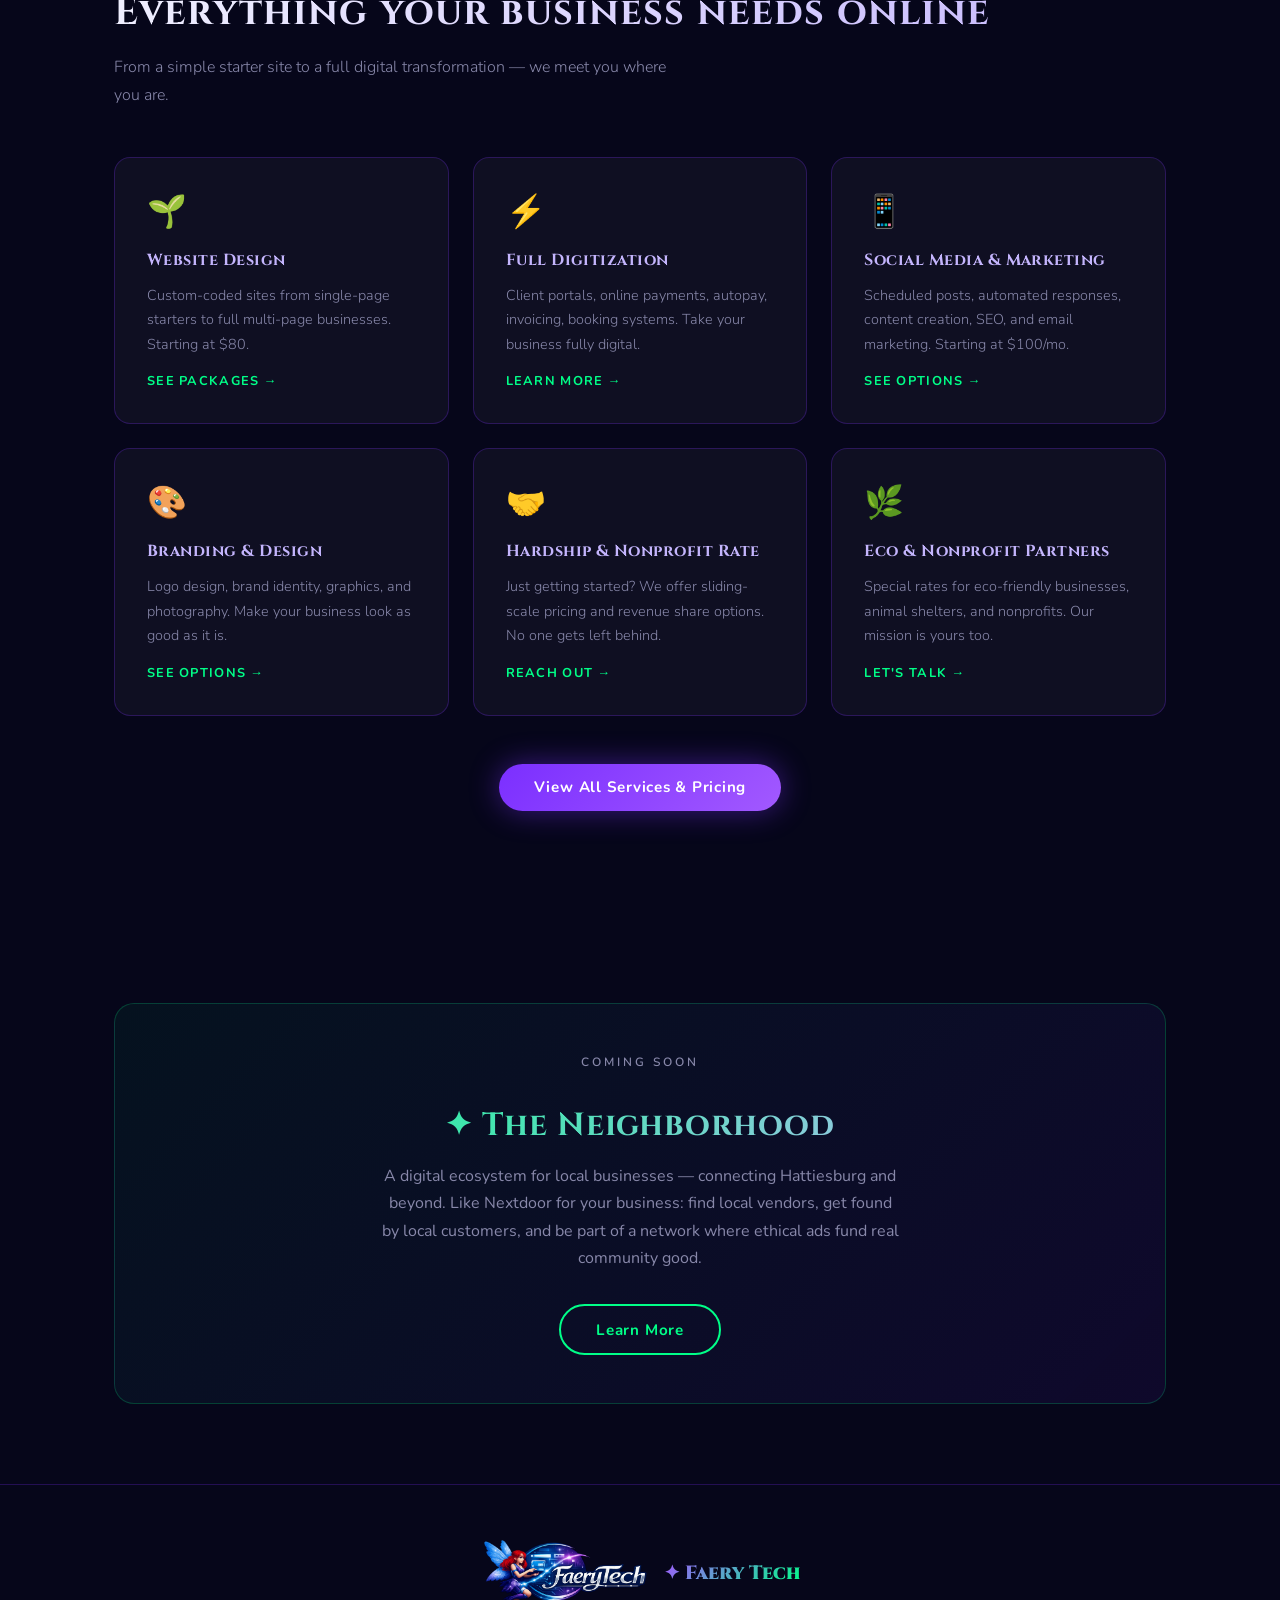
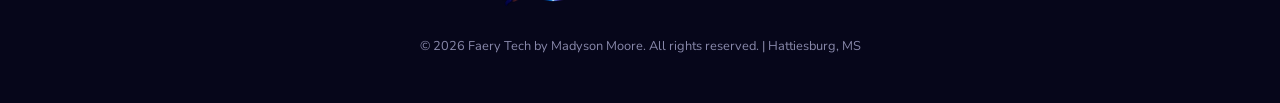
==== commit 79aa2e7b: "added seo" ====
--- a/index.html
+++ b/index.html
@@ -8,6 +8,7 @@
   <link rel="preconnect" href="https://fonts.gstatic.com" crossorigin>
   <link href="https://fonts.googleapis.com/css2?family=Cinzel:wght@400;600;900&family=Nunito:wght@300;400;600;700&display=swap" rel="stylesheet">
   <link rel="stylesheet" href="styles.css">
+  <meta name="description" content="Faery Tech builds websites, digital systems, and online presence for small businesses in Hattiesburg, MS and beyond. No one gets left behind.">
 </head>
 <body>
 
--- a/styles.css
+++ b/styles.css
@@ -555,4 +555,119 @@
       content: ''; flex: 1; height: 1px;
       background: rgba(0,255,136,0.2);
     }
-  +   
+    /* ── Services page styles ── */
+    .pricing-grid {
+      display: grid; grid-template-columns: repeat(auto-fit, minmax(280px, 1fr));
+      gap: 1.5rem; margin-top: 3rem;
+    }
+    .pricing-card {
+      background: var(--card-bg); border: 1px solid var(--card-border);
+      border-radius: 20px; padding: 2rem;
+      display: flex; flex-direction: column;
+      transition: transform 0.25s, border-color 0.25s, box-shadow 0.25s;
+    }
+    .pricing-card:hover       { transform: translateY(-6px); border-color: var(--purple-glow); box-shadow: 0 0 40px rgba(123,47,255,0.2); }
+    .pricing-card.featured    { border-color: var(--green); background: rgba(0,255,136,0.04); box-shadow: 0 0 40px rgba(0,255,136,0.1); }
+    .pricing-card.featured:hover { border-color: var(--green); box-shadow: 0 0 60px rgba(0,255,136,0.2); }
+    .pricing-card.featured-wide { grid-column: span 2; display: block; }
+
+    .featured-badge { display: inline-block; font-size: 0.7rem; font-weight: 700; letter-spacing: 0.15em; text-transform: uppercase; color: var(--space); background: var(--green); padding: 0.25rem 0.75rem; border-radius: 50px; margin-bottom: 1rem; }
+    .pricing-icon   { font-size: 2rem; margin-bottom: 1rem; }
+    .pricing-icon--mt { margin-top: 1rem; }
+    .pricing-card h3 { font-size: 1.1rem; color: var(--lavender); margin-bottom: 0.5rem; }
+    .price          { font-family: 'Cinzel', serif; font-size: 2rem; font-weight: 900; color: var(--star-white); margin: 0.75rem 0; }
+    .price span     { font-size: 1rem; color: var(--muted); font-family: 'Nunito', sans-serif; font-weight: 300; }
+    .description    { color: var(--muted); font-size: 0.9rem; line-height: 1.7; font-weight: 300; margin-bottom: 1.5rem; }
+
+    .feature-list   { list-style: none; display: flex; flex-direction: column; gap: 0.6rem; margin-bottom: 2rem; flex: 1; }
+    .feature-list li { font-size: 0.88rem; color: var(--muted); display: flex; align-items: flex-start; gap: 0.6rem; font-weight: 300; }
+    .feature-list li::before { content: '✦'; color: var(--green); font-size: 0.65rem; flex-shrink: 0; margin-top: 0.2rem; }
+
+    .service-section         { padding-top: 4rem; border-top: 1px solid var(--card-border); margin-top: 4rem; }
+    .service-section--first  { border-top: none; margin-top: 0; padding-top: 0; }
+
+    .wide-card-inner { display: grid; grid-template-columns: 1fr 1fr; gap: 2rem; align-items: start; }
+    .wide-card-cta   { margin-top: 1rem; }
+
+    .hardship-box {
+      background: rgba(0,255,136,0.04); border: 1px solid rgba(0,255,136,0.2);
+      border-radius: 20px; padding: 2.5rem; margin-top: 3rem;
+      display: grid; grid-template-columns: 1fr 1fr; gap: 2rem; align-items: center;
+    }
+    .hardship-box h3 { font-size: 1.3rem; color: var(--green); margin-bottom: 1rem; }
+    .hardship-box p  { color: var(--muted); font-size: 0.95rem; line-height: 1.7; font-weight: 300; }
+    .hardship-box p + p { margin-top: 1rem; }
+    .hardship-right  { text-align: center; }
+    .hardship-quote  { color: var(--lavender); font-family: 'Cinzel', serif; font-size: 1rem; margin-bottom: 1.5rem; line-height: 1.6; }
+
+    @media (max-width: 768px) {
+      .hardship-box        { grid-template-columns: 1fr; }
+      .pricing-card.featured-wide { grid-column: span 1; }
+      .wide-card-inner     { grid-template-columns: 1fr; }
+    }
+ 
+    /* ── Portfolio page styles ── */
+    .port-hero           { padding: 8rem 0 4rem; text-align: center; }
+    .port-hero h1 {
+      font-size: clamp(2rem, 5vw, 3.2rem);
+      background: linear-gradient(135deg, var(--star-white), var(--lavender));
+      -webkit-background-clip: text; -webkit-text-fill-color: transparent;
+      background-clip: text; margin-bottom: 1rem;
+    }
+    .port-hero p         { color: var(--muted); font-size: 1rem; font-weight: 300; max-width: 480px; margin: 0 auto; line-height: 1.75; }
+    .port-eyebrow        { font-size: 0.72rem; font-weight: 700; letter-spacing: 0.22em; text-transform: uppercase; color: var(--green); margin-bottom: 1rem; }
+
+    .cat-label           { font-size: 0.7rem; font-weight: 700; letter-spacing: 0.25em; text-transform: uppercase; color: var(--green); margin-bottom: 0.6rem; display: block; }
+    .cat-title           { font-family: 'Cinzel', serif; font-size: clamp(1.3rem, 2.5vw, 1.8rem); background: linear-gradient(135deg, var(--star-white), var(--lavender)); -webkit-background-clip: text; -webkit-text-fill-color: transparent; background-clip: text; margin-bottom: 2rem; }
+    .port-section        { padding: 3.5rem 0; border-top: 1px solid var(--card-border); }
+
+    .web-grid            { display: grid; grid-template-columns: repeat(auto-fit, minmax(300px, 1fr)); gap: 1.5rem; }
+    .web-card            { background: rgba(255,255,255,0.03); border: 1px solid var(--card-border); border-radius: 14px; overflow: hidden; transition: transform 0.25s, border-color 0.25s, box-shadow 0.25s; text-decoration: none; color: inherit; display: block; }
+    .web-card:hover      { transform: translateY(-6px); border-color: var(--purple-glow); box-shadow: 0 0 36px rgba(123,47,255,0.2); }
+    .web-card--live      { border-color: rgba(0,255,136,0.3); }
+    .web-card--live:hover { border-color: var(--green); box-shadow: 0 0 36px rgba(0,255,136,0.2); }
+    .web-card img        { width: 100%; aspect-ratio: 16/9; object-fit: cover; display: block; background: rgba(123,47,255,0.1); min-height: 170px; }
+    .web-card-info       { padding: 1.25rem; }
+    .web-card-info h3    { font-family: 'Cinzel', serif; font-size: 0.95rem; color: var(--lavender); margin-bottom: 0.35rem; }
+    .web-card-info p     { color: var(--muted); font-size: 0.82rem; line-height: 1.6; font-weight: 300; }
+    .web-card-tags       { display: flex; gap: 0.5rem; flex-wrap: wrap; margin-top: 0.75rem; }
+    .tag-pill            { font-size: 0.65rem; font-weight: 700; letter-spacing: 0.1em; text-transform: uppercase; padding: 0.2rem 0.6rem; border-radius: 50px; border: 1px solid var(--card-border); color: var(--muted); }
+    .tag-pill.green      { border-color: var(--green); color: var(--green); }
+    .tag-pill.purple     { border-color: var(--purple-glow); color: var(--purple-glow); }
+    .tag-pill.live       { border-color: var(--green); color: var(--space); background: var(--green); }
+
+    .link-grid           { display: grid; grid-template-columns: repeat(auto-fit, minmax(240px, 1fr)); gap: 1.25rem; }
+    .link-card           { background: rgba(255,255,255,0.03); border: 1px solid var(--card-border); border-radius: 14px; padding: 1.75rem; transition: transform 0.2s, border-color 0.2s, box-shadow 0.2s; text-decoration: none; color: inherit; display: flex; flex-direction: column; gap: 0.75rem; }
+    .link-card:hover     { transform: translateY(-5px); border-color: var(--purple-glow); box-shadow: 0 0 28px rgba(123,47,255,0.18); }
+    .link-card .lc-icon  { font-size: 2rem; }
+    .link-card h3        { font-family: 'Cinzel', serif; font-size: 0.95rem; color: var(--lavender); }
+    .link-card p         { color: var(--muted); font-size: 0.83rem; line-height: 1.65; font-weight: 300; }
+    .link-card .lc-arrow { margin-top: auto; font-size: 0.75rem; font-weight: 700; letter-spacing: 0.1em; text-transform: uppercase; color: var(--green); }
+
+    .coming-soon         { background: rgba(255,255,255,0.02); border: 1px dashed rgba(123,47,255,0.3); border-radius: 14px; padding: 2rem; text-align: center; color: var(--muted); }
+    .coming-soon .cs-icon { font-size: 1.8rem; margin-bottom: 0.75rem; }
+    .coming-soon h3      { font-family: 'Cinzel', serif; font-size: 0.92rem; color: rgba(196,181,253,0.5); margin-bottom: 0.4rem; }
+    .coming-soon p       { font-size: 0.78rem; line-height: 1.6; font-weight: 300; color: rgba(136,136,170,0.6); }
+    .coming-soon--left   { text-align: left; padding: 1.75rem; }
+
+    .port-cta            { padding: 3rem 0 5rem; text-align: center; }
+    .port-cta-eyebrow    { font-size: 0.72rem; font-weight: 700; letter-spacing: 0.22em; text-transform: uppercase; color: var(--green); margin-bottom: 0.75rem; }
+    .port-cta-title {
+      font-family: 'Cinzel', serif; font-size: clamp(1.5rem, 3vw, 2.2rem);
+      background: linear-gradient(135deg, var(--star-white), var(--lavender));
+      -webkit-background-clip: text; -webkit-text-fill-color: transparent;
+      background-clip: text; margin-bottom: 1.5rem;
+    }
+
+    /* ── Section divider labels ── */
+    .grid-divider {
+      font-size: 0.7rem; font-weight: 700; letter-spacing: 0.2em;
+      text-transform: uppercase; color: var(--green);
+      margin-bottom: 1rem; margin-top: 2.5rem;
+      display: flex; align-items: center; gap: 1rem;
+    }
+    .grid-divider::after {
+      content: ''; flex: 1; height: 1px;
+      background: rgba(0,255,136,0.2);
+    }
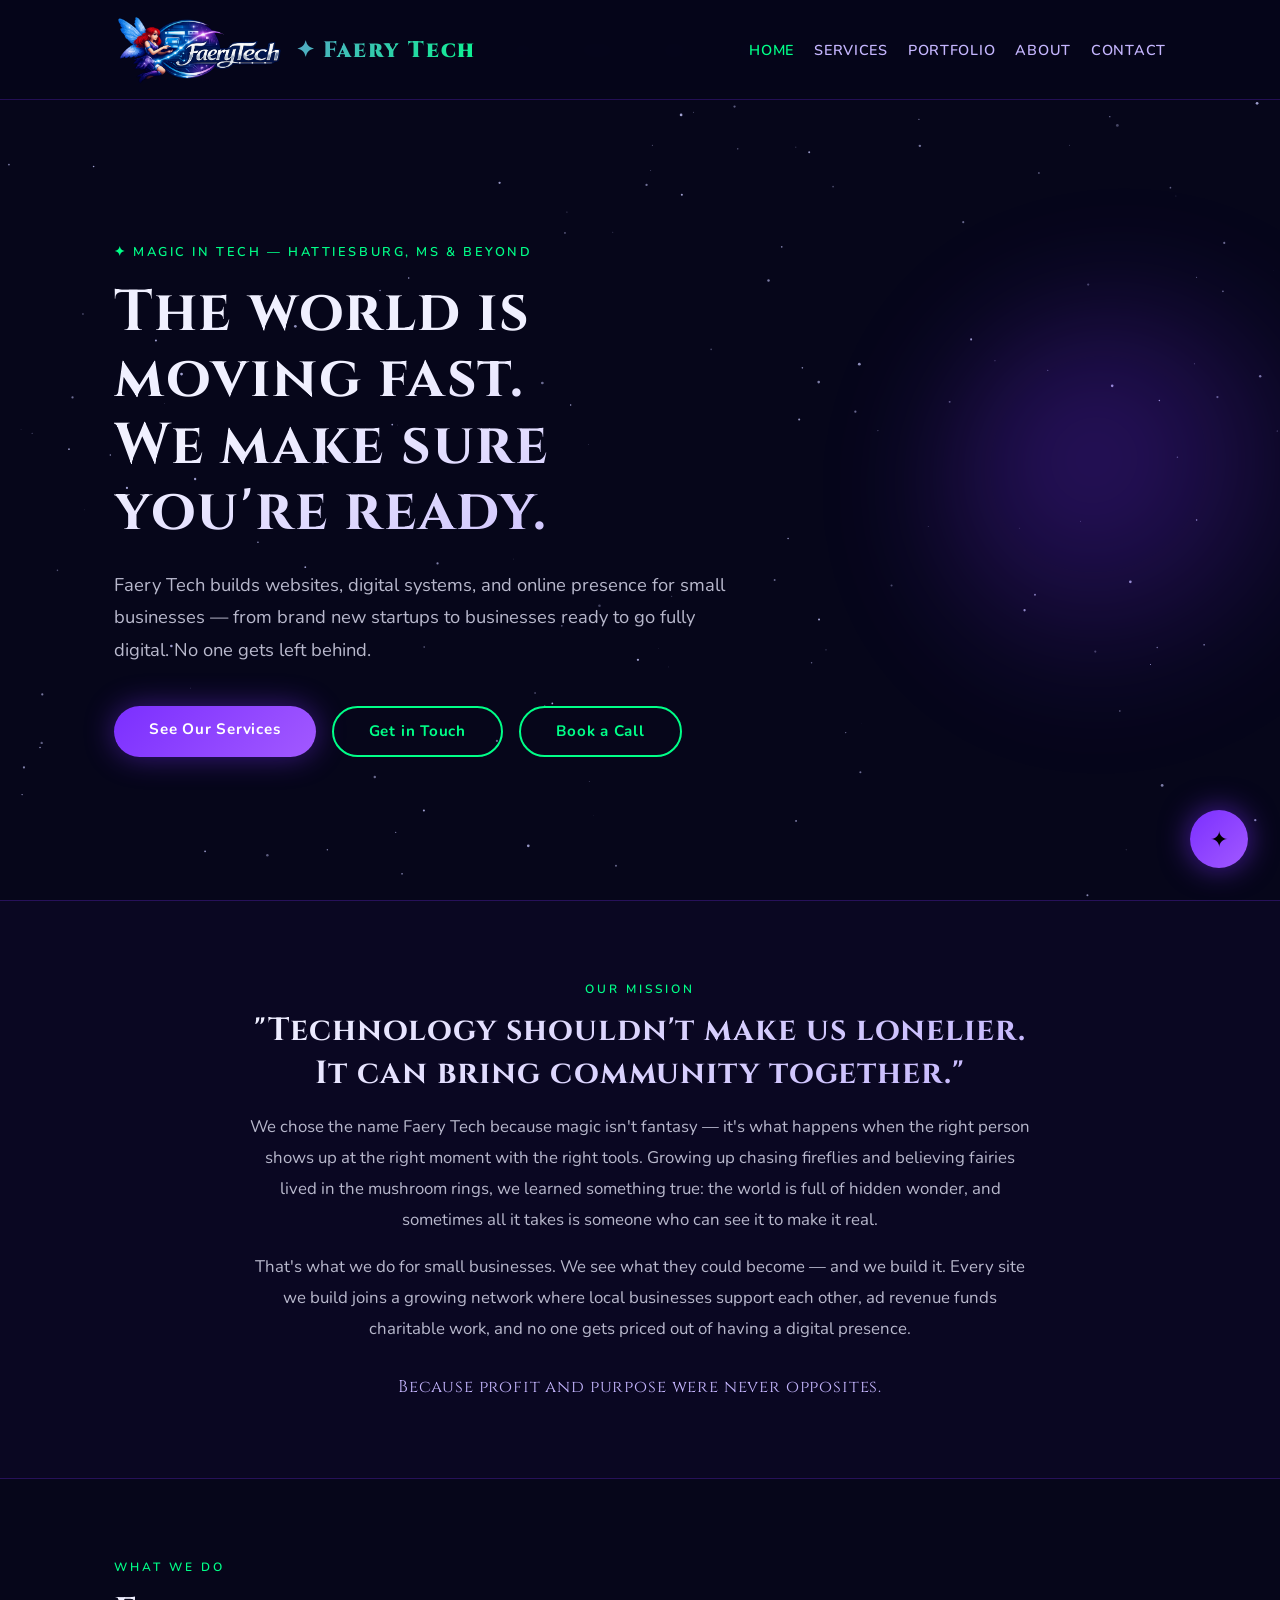
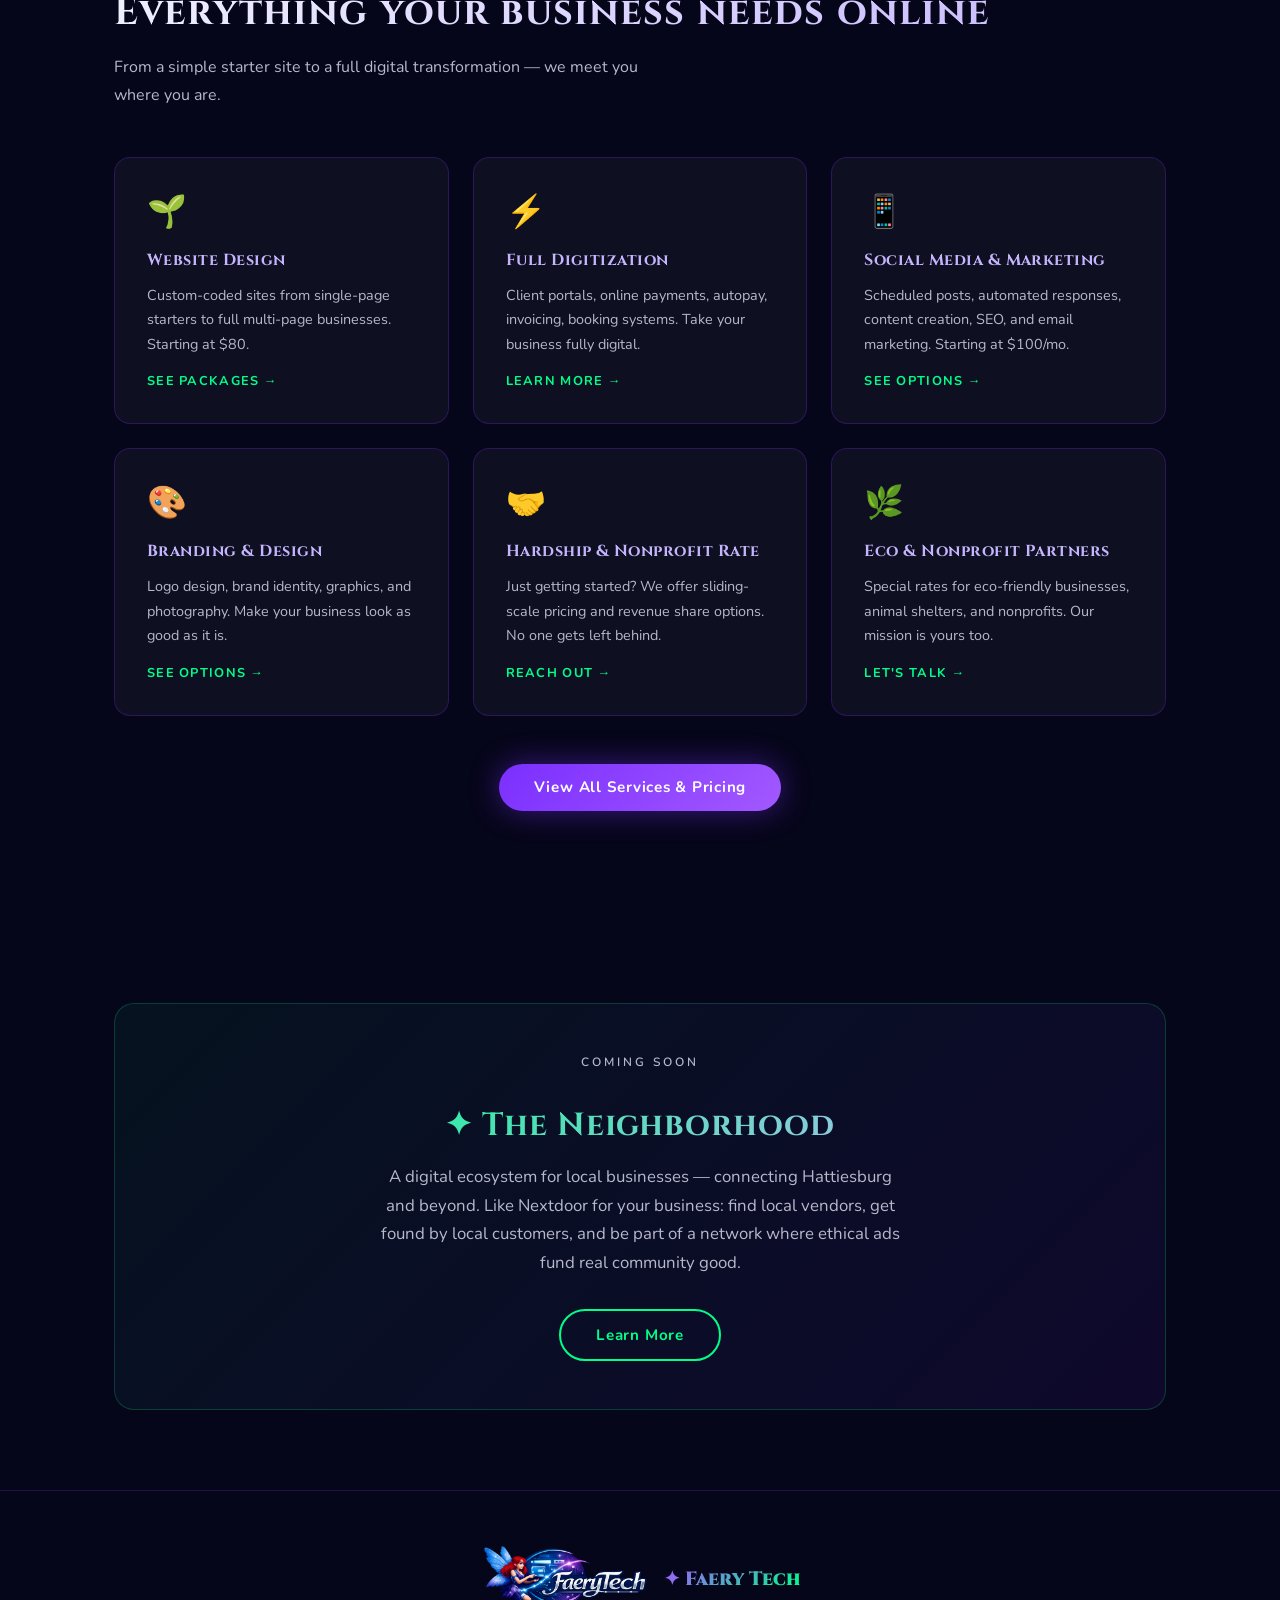
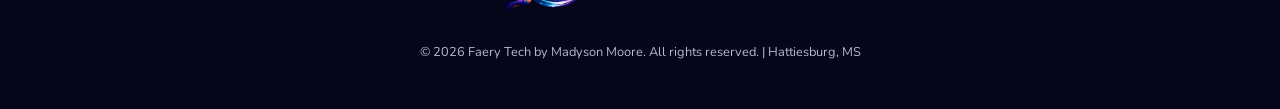
==== commit b664c559: "darkened text, added nav burger" ====
--- a/index.html
+++ b/index.html
@@ -27,6 +27,11 @@
       <li><a href="about.html">About</a></li>
       <li><a href="contact.html">Contact</a></li>
     </ul>
+    <button class="nav-hamburger" aria-label="Toggle navigation">
+  <span></span>
+  <span></span>
+  <span></span>
+</button>
   </div>
 </nav>
 
--- a/styles.css
+++ b/styles.css
@@ -3,6 +3,7 @@
    Shared across all pages
    ============================================================ */
 
+/* ── CSS Variables ── */
 :root {
   --space:        #06061a;
   --deep:         #0d0d2b;
@@ -12,11 +13,12 @@
   --green-dim:    #00cc6a;
   --lavender:     #c4b5fd;
   --star-white:   #f0f0ff;
-  --muted:        #8888aa;
+  --muted:        #b8b8cc;
   --card-bg:      rgba(255, 255, 255, 0.04);
   --card-border:  rgba(123, 47, 255, 0.25);
 }
 
+/* ── Reset & Base ── */
 *, *::before, *::after { box-sizing: border-box; margin: 0; padding: 0; }
 
 html { scroll-behavior: smooth; }
@@ -27,6 +29,7 @@
   color: var(--star-white);
   overflow-x: hidden;
   padding-top: 100px;
+  font-size: 1.05rem;
 }
 
 h1, h2, h3, h4 { font-family: 'Cinzel', serif; letter-spacing: 0.03em; }
@@ -41,22 +44,22 @@
   padding: 0 1.5rem;
 }
 
-/* ── UTILITIES ── */
-.text-center  { text-align: center; }
-.text-left    { text-align: left; }
-.mt-1  { margin-top: 1rem; }
-.mt-2  { margin-top: 2rem; }
-.mt-3  { margin-top: 3rem; }
-
-/* ── STARFIELD ── */
+/* ── Utilities ── */
+.text-center { text-align: center; }
+.text-left   { text-align: left; }
+.mt-1 { margin-top: 1rem; }
+.mt-2 { margin-top: 2rem; }
+.mt-3 { margin-top: 3rem; }
+
+/* ── Starfield ── */
 #starfield { position: fixed; inset: 0; z-index: 0; pointer-events: none; }
 nav, main, footer { position: relative; z-index: 1; }
 
-/* ── NAVBAR ── */
+/* ── Navbar ── */
 nav {
   position: fixed; top: 0; left: 0; right: 0;
   height: auto; min-height: 100px; padding: 0.5rem 0;
-  background: rgba(6, 6, 26, 0.9);
+  background: rgba(6, 6, 26, 0.95);
   backdrop-filter: blur(12px);
   border-bottom: 1px solid var(--card-border);
   display: flex; align-items: center; z-index: 100;
@@ -65,6 +68,7 @@
 .nav-inner {
   display: flex; align-items: center; justify-content: space-between;
   width: 100%; max-width: 1100px; margin: 0 auto; padding: 0 1.5rem;
+  flex-wrap: wrap; gap: 0.5rem;
 }
 
 .nav-brand {
@@ -73,9 +77,9 @@
   background: linear-gradient(135deg, var(--purple-glow), var(--green));
   -webkit-background-clip: text; -webkit-text-fill-color: transparent;
   background-clip: text; letter-spacing: 0.08em;
-}
-
-/* Logo — no circle, transparent, scales naturally */
+  flex-shrink: 0;
+}
+
 .nav-brand img {
   height: 80px;
   width: auto;
@@ -83,15 +87,22 @@
   flex-shrink: 0;
 }
 
-.nav-links { display: flex; gap: 2rem; list-style: none; }
+.nav-links {
+  display: flex;
+  flex-wrap: wrap;
+  gap: 0.5rem 1.25rem;
+  list-style: none;
+  align-items: center;
+}
 
 .nav-links a {
   font-size: 0.9rem; font-weight: 600; color: var(--lavender);
   letter-spacing: 0.05em; text-transform: uppercase; transition: color 0.2s;
 }
-.nav-links a:hover, .nav-links a.active { color: var(--green); }
-
-/* ── BUTTONS ── */
+.nav-links a:hover,
+.nav-links a.active { color: var(--green); }
+
+/* ── Buttons ── */
 .btn-primary {
   display: inline-block; padding: 0.85rem 2.2rem;
   background: linear-gradient(135deg, var(--purple), var(--purple-glow));
@@ -121,13 +132,10 @@
 }
 .btn-green:hover { transform: translateY(-2px); box-shadow: 0 0 50px rgba(0, 255, 136, 0.6); }
 
-/* Small button modifier */
-.btn-sm { font-size: 0.8rem; padding: 0.5rem 1rem; }
-
-/* Button group */
+.btn-sm    { font-size: 0.8rem; padding: 0.5rem 1rem; }
 .btn-group { display: flex; gap: 0.75rem; flex-wrap: wrap; }
 
-/* ── SECTION LABELS ── */
+/* ── Section Labels ── */
 .section-label {
   font-size: 0.75rem; font-weight: 600; letter-spacing: 0.25em;
   text-transform: uppercase; color: var(--green); margin-bottom: 0.75rem;
@@ -137,31 +145,31 @@
   background: linear-gradient(135deg, var(--star-white), var(--lavender));
   -webkit-background-clip: text; -webkit-text-fill-color: transparent; background-clip: text;
 }
-.section-title--lg  { font-size: clamp(2rem, 4vw, 3rem); }
-.section-title--xl  { font-size: clamp(1.8rem, 3.5vw, 2.8rem); }
+.section-title--lg { font-size: clamp(2rem, 4vw, 3rem); }
+.section-title--xl { font-size: clamp(1.8rem, 3.5vw, 2.8rem); }
 .section-sub {
   color: var(--muted); font-size: 1rem; line-height: 1.7;
-  font-weight: 300; max-width: 560px;
+  font-weight: 400; max-width: 560px;
 }
 .section-sub--wide { max-width: 600px; }
 .section-cta { text-align: center; margin-top: 3rem; }
 
-/* ── BODY TEXT ── */
+/* ── Body Text ── */
 .body-text {
-  color: var(--muted); font-size: 1rem; line-height: 1.85; font-weight: 300; margin-top: 1rem;
+  color: var(--muted); font-size: 1rem; line-height: 1.85; font-weight: 400; margin-top: 1rem;
 }
 .body-text--lg { font-size: 1.05rem; }
 .body-text--mb { margin-bottom: 1.25rem; }
 
-/* ── TAGLINES ── */
+/* ── Taglines ── */
 .tagline-cinzel {
   color: var(--lavender); font-family: 'Cinzel', serif;
   letter-spacing: 0.05em; margin-top: 2rem;
 }
-.tagline-cinzel--sm  { font-size: 1rem; margin-top: 1.5rem; letter-spacing: 0.03em; }
-.tagline-cinzel--lg  { font-size: 1.2rem; margin-top: 2.5rem; }
-
-/* ── CARDS ── */
+.tagline-cinzel--sm { font-size: 1rem; margin-top: 1.5rem; letter-spacing: 0.03em; }
+.tagline-cinzel--lg { font-size: 1.2rem; margin-top: 2.5rem; }
+
+/* ── Cards ── */
 .card {
   background: var(--card-bg); border: 1px solid var(--card-border);
   border-radius: 16px; padding: 2rem;
@@ -171,23 +179,23 @@
   transform: translateY(-6px); border-color: var(--purple-glow);
   box-shadow: 0 0 40px rgba(123, 47, 255, 0.2);
 }
-.card--green-border  { border-color: rgba(0, 255, 136, 0.3); }
-.card--center        { text-align: center; }
-
-.card-icon    { font-size: 2rem; margin-bottom: 1rem; }
-.card-icon--lg { font-size: 1.5rem; margin-bottom: 0.5rem; }
-.card-heading { font-size: 1rem; color: var(--lavender); margin-bottom: 0.75rem; }
-.card-heading--green { color: var(--green); margin-bottom: 0.4rem; font-size: 0.95rem; }
+.card--green-border { border-color: rgba(0, 255, 136, 0.3); }
+.card--center       { text-align: center; }
+
+.card-icon              { font-size: 2rem; margin-bottom: 1rem; }
+.card-icon--lg          { font-size: 1.5rem; margin-bottom: 0.5rem; }
+.card-heading           { font-size: 1rem; color: var(--lavender); margin-bottom: 0.75rem; }
+.card-heading--green    { color: var(--green); margin-bottom: 0.4rem; font-size: 0.95rem; }
 .card-heading--lavender { color: var(--lavender); margin-bottom: 0.4rem; font-size: 0.95rem; }
-.card-body  { color: var(--muted); font-size: 0.9rem; line-height: 1.7; font-weight: 300; }
-.card-body--sm { font-size: 0.85rem; font-weight: 300; }
+.card-body    { color: var(--muted); font-size: 0.9rem; line-height: 1.7; font-weight: 400; }
+.card-body--sm { font-size: 0.85rem; font-weight: 400; }
 .card-link {
   display: inline-block; margin-top: 1rem;
   font-size: 0.8rem; color: var(--green); font-weight: 700;
   letter-spacing: 0.1em; text-transform: uppercase;
 }
 
-/* ── GRIDS ── */
+/* ── Grids ── */
 .services-grid {
   display: grid; grid-template-columns: repeat(auto-fit, minmax(260px, 1fr));
   gap: 1.5rem; margin-top: 3rem;
@@ -203,10 +211,10 @@
   display: grid; grid-template-columns: 1fr 1.4fr; gap: 4rem; align-items: start;
 }
 
-/* ── PAGE HERO ── */
+/* ── Page Hero (inner pages) ── */
 .page-hero { padding: 4rem 0 2rem; }
 
-/* ── HERO (home) ── */
+/* ── Hero (home) ── */
 .hero {
   min-height: calc(100vh - 100px);
   display: flex; align-items: center;
@@ -227,10 +235,10 @@
 }
 .hero-body {
   font-size: 1.15rem; color: var(--muted); line-height: 1.75;
-  margin-bottom: 2.5rem; font-weight: 300;
-}
-.hero-cta { display: flex; gap: 1rem; flex-wrap: wrap; }
-.hero-orb {
+  margin-bottom: 2.5rem; font-weight: 400;
+}
+.hero-cta  { display: flex; gap: 1rem; flex-wrap: wrap; }
+.hero-orb  {
   position: absolute; right: -5%; top: 50%; transform: translateY(-50%);
   width: 420px; height: 420px; border-radius: 50%;
   background: radial-gradient(circle at 40% 40%, var(--purple) 0%, transparent 70%);
@@ -238,39 +246,37 @@
   animation: pulse 6s ease-in-out infinite;
 }
 
-/* ── MISSION BAND ── */
+/* ── Mission Band ── */
 .mission-band {
   background: rgba(123, 47, 255, 0.04);
   border-top: 1px solid var(--card-border);
   border-bottom: 1px solid var(--card-border);
 }
-.mission-inner {
-  max-width: 780px; margin: 0 auto; text-align: center;
-}
+.mission-inner     { max-width: 780px; margin: 0 auto; text-align: center; }
 .mission-inner--lg { max-width: 800px; margin: 0 auto; text-align: center; }
-.mission-title { text-align: center; font-size: clamp(1.4rem, 3vw, 2rem); }
-.mission-content {
+.mission-title     { text-align: center; font-size: clamp(1.4rem, 3vw, 2rem); }
+.mission-content   {
   text-align: left; margin-top: 2.5rem;
   display: flex; flex-direction: column; gap: 1.25rem;
 }
 
-/* ── CONTACT CARDS ── */
+/* ── Contact Cards ── */
 .contact-cards {
   display: flex; flex-direction: column; gap: 1.5rem; margin-top: 1.5rem;
 }
 
-/* ── FOUNDER LIST ── */
+/* ── Founder List ── */
 .founder-list {
   list-style: none; margin-top: 2rem;
   display: flex; flex-direction: column; gap: 0.75rem;
 }
 .founder-list li {
   display: flex; align-items: center; gap: 0.75rem;
-  color: var(--muted); font-size: 0.95rem; font-weight: 300;
+  color: var(--muted); font-size: 0.95rem; font-weight: 400;
 }
 .founder-list li .bullet { color: var(--green); font-size: 0.7rem; }
 
-/* ── NEIGHBORHOOD SECTION ── */
+/* ── Neighborhood Section ── */
 .neighborhood-band {
   background: rgba(0, 255, 136, 0.03);
   border-top: 1px solid rgba(0, 255, 136, 0.15);
@@ -283,9 +289,9 @@
   font-family: 'Cinzel', serif;
 }
 .text-highlight { color: var(--star-white); }
-.label-green { color: var(--green); }
-
-/* ── FOOTER ── */
+.label-green    { color: var(--green); }
+
+/* ── Footer ── */
 footer {
   border-top: 1px solid var(--card-border);
   padding: 3rem 0; text-align: center;
@@ -302,38 +308,36 @@
   background: linear-gradient(135deg, var(--purple-glow), var(--green));
   -webkit-background-clip: text; -webkit-text-fill-color: transparent; background-clip: text;
 }
-/* Footer logo — matches nav, no circle */
 .footer-inner img {
-  height: 80px;
-  width: auto;
-  background: transparent;
+  height: 80px; width: auto; background: transparent;
 }
 .footer-links { display: flex; gap: 2rem; flex-wrap: wrap; justify-content: center; }
 .footer-links a { color: var(--muted); font-size: 0.85rem; transition: color 0.2s; }
 .footer-links a:hover { color: var(--green); }
 footer .copyright { color: var(--muted); font-size: 0.8rem; }
 
-/* ── NEIGHBORHOOD TEASER (home page) ── */
+/* ── Neighborhood Teaser (home) ── */
 .neighborhood-teaser {
   background: linear-gradient(135deg, rgba(0,255,136,0.05), rgba(123,47,255,0.08));
   border: 1px solid rgba(0, 255, 136, 0.2);
-  border-radius: 20px; padding: 3rem; text-align: center;
-  margin-top: 2rem;
+  border-radius: 20px; padding: 3rem; text-align: center; margin-top: 2rem;
 }
 .neighborhood-teaser h3 {
   font-size: clamp(1.4rem, 2.5vw, 2rem); margin-bottom: 1rem;
   background: linear-gradient(135deg, var(--green), var(--lavender));
   -webkit-background-clip: text; -webkit-text-fill-color: transparent; background-clip: text;
 }
-.neighborhood-teaser p { color: var(--muted); max-width: 520px; margin: 0 auto 2rem; line-height: 1.7; }
-
-/* ── SPARKLE ── */
+.neighborhood-teaser p {
+  color: var(--muted); max-width: 520px; margin: 0 auto 2rem; line-height: 1.7;
+}
+
+/* ── Sparkle ── */
 .sparkle {
   position: fixed; pointer-events: none; border-radius: 50%;
   animation: sparkle-fade 0.7s ease forwards; z-index: 9999;
 }
 
-/* ── ANIMATIONS ── */
+/* ── Animations ── */
 @keyframes fadeUp {
   from { opacity: 0; transform: translateY(24px); }
   to   { opacity: 1; transform: translateY(0); }
@@ -351,7 +355,7 @@
   50%       { box-shadow: 0 0 50px rgba(162, 89, 255, 0.9); }
 }
 
-/* ── FORMS ── */
+/* ── Forms ── */
 .form-wrap {
   background: var(--card-bg); border: 1px solid var(--card-border);
   border-radius: 20px; padding: 2.5rem;
@@ -377,13 +381,13 @@
   border-color: var(--purple-glow);
   box-shadow: 0 0 0 3px rgba(123, 47, 255, 0.15);
 }
-.form-group textarea { resize: vertical; min-height: 120px; }
-.form-group textarea--lg { min-height: 150px; }
+.form-group textarea      { resize: vertical; min-height: 120px; }
+.form-group textarea--lg  { min-height: 150px; }
 .form-group select option { background: var(--deep); }
-.form-row { display: grid; grid-template-columns: 1fr 1fr; gap: 1rem; }
+.form-row    { display: grid; grid-template-columns: 1fr 1fr; gap: 1rem; }
 .form-submit { width: 100%; font-size: 1rem; padding: 1rem; }
 
-/* ── CHAT WIDGET ── */
+/* ── Chat Widget ── */
 #chat-toggle {
   position: fixed; bottom: 2rem; right: 2rem;
   width: 58px; height: 58px; border-radius: 50%;
@@ -420,7 +424,7 @@
   display: flex; align-items: center; justify-content: center;
   font-size: 0.9rem; flex-shrink: 0;
 }
-.chat-title { font-family: 'Cinzel', serif; font-size: 0.85rem; font-weight: 600; color: #c4b5fd; }
+.chat-title    { font-family: 'Cinzel', serif; font-size: 0.85rem; font-weight: 600; color: #c4b5fd; }
 .chat-subtitle { font-size: 0.72rem; color: #8888aa; margin-top: 0.1rem; }
 
 #chat-messages {
@@ -477,197 +481,186 @@
   display: flex; align-items: center; justify-content: center;
   flex-shrink: 0; transition: transform 0.15s, box-shadow 0.15s;
 }
-#chat-send:hover { transform: scale(1.1); box-shadow: 0 0 20px rgba(123,47,255,0.6); }
+#chat-send:hover    { transform: scale(1.1); box-shadow: 0 0 20px rgba(123,47,255,0.6); }
 #chat-send:disabled { opacity: 0.4; cursor: not-allowed; transform: none; }
 
-/* ── RESPONSIVE ── */
+/* ── Portfolio page ── */
+.port-hero         { padding: 8rem 0 4rem; text-align: center; }
+.port-hero h1 {
+  font-size: clamp(2rem, 5vw, 3.2rem);
+  background: linear-gradient(135deg, var(--star-white), var(--lavender));
+  -webkit-background-clip: text; -webkit-text-fill-color: transparent;
+  background-clip: text; margin-bottom: 1rem;
+}
+.port-hero p       { color: var(--muted); font-size: 1rem; font-weight: 400; max-width: 480px; margin: 0 auto; line-height: 1.75; }
+.port-eyebrow      { font-size: 0.72rem; font-weight: 700; letter-spacing: 0.22em; text-transform: uppercase; color: var(--green); margin-bottom: 1rem; }
+.cat-label  { font-size: 0.7rem; font-weight: 700; letter-spacing: 0.25em; text-transform: uppercase; color: var(--green); margin-bottom: 0.6rem; display: block; }
+.cat-title  {
+  font-family: 'Cinzel', serif; font-size: clamp(1.3rem, 2.5vw, 1.8rem);
+  background: linear-gradient(135deg, var(--star-white), var(--lavender));
+  -webkit-background-clip: text; -webkit-text-fill-color: transparent;
+  background-clip: text; margin-bottom: 2rem;
+}
+.port-section      { padding: 3.5rem 0; border-top: 1px solid var(--card-border); }
+.web-grid          { display: grid; grid-template-columns: repeat(auto-fit, minmax(300px, 1fr)); gap: 1.5rem; }
+.web-card          { background: rgba(255,255,255,0.03); border: 1px solid var(--card-border); border-radius: 14px; overflow: hidden; transition: transform 0.25s, border-color 0.25s, box-shadow 0.25s; text-decoration: none; color: inherit; display: block; }
+.web-card:hover    { transform: translateY(-6px); border-color: var(--purple-glow); box-shadow: 0 0 36px rgba(123,47,255,0.2); }
+.web-card--live    { border-color: rgba(0,255,136,0.3); }
+.web-card--live:hover { border-color: var(--green); box-shadow: 0 0 36px rgba(0,255,136,0.2); }
+.web-card img      { width: 100%; aspect-ratio: 16/9; object-fit: cover; display: block; background: rgba(123,47,255,0.1); min-height: 170px; }
+.web-card-info     { padding: 1.25rem; }
+.web-card-info h3  { font-family: 'Cinzel', serif; font-size: 0.95rem; color: var(--lavender); margin-bottom: 0.35rem; }
+.web-card-info p   { color: var(--muted); font-size: 0.82rem; line-height: 1.6; font-weight: 400; }
+.web-card-tags     { display: flex; gap: 0.5rem; flex-wrap: wrap; margin-top: 0.75rem; }
+.tag-pill          { font-size: 0.65rem; font-weight: 700; letter-spacing: 0.1em; text-transform: uppercase; padding: 0.2rem 0.6rem; border-radius: 50px; border: 1px solid var(--card-border); color: var(--muted); }
+.tag-pill.green    { border-color: var(--green); color: var(--green); }
+.tag-pill.purple   { border-color: var(--purple-glow); color: var(--purple-glow); }
+.tag-pill.live     { border-color: var(--green); color: var(--space); background: var(--green); }
+.link-grid         { display: grid; grid-template-columns: repeat(auto-fit, minmax(240px, 1fr)); gap: 1.25rem; }
+.link-card         { background: rgba(255,255,255,0.03); border: 1px solid var(--card-border); border-radius: 14px; padding: 1.75rem; transition: transform 0.2s, border-color 0.2s, box-shadow 0.2s; text-decoration: none; color: inherit; display: flex; flex-direction: column; gap: 0.75rem; }
+.link-card:hover   { transform: translateY(-5px); border-color: var(--purple-glow); box-shadow: 0 0 28px rgba(123,47,255,0.18); }
+.link-card .lc-icon  { font-size: 2rem; }
+.link-card h3      { font-family: 'Cinzel', serif; font-size: 0.95rem; color: var(--lavender); }
+.link-card p       { color: var(--muted); font-size: 0.83rem; line-height: 1.65; font-weight: 400; }
+.link-card .lc-arrow { margin-top: auto; font-size: 0.75rem; font-weight: 700; letter-spacing: 0.1em; text-transform: uppercase; color: var(--green); }
+.coming-soon       { background: rgba(255,255,255,0.02); border: 1px dashed rgba(123,47,255,0.3); border-radius: 14px; padding: 2rem; text-align: center; color: var(--muted); }
+.coming-soon .cs-icon { font-size: 1.8rem; margin-bottom: 0.75rem; }
+.coming-soon h3    { font-family: 'Cinzel', serif; font-size: 0.92rem; color: rgba(196,181,253,0.5); margin-bottom: 0.4rem; }
+.coming-soon p     { font-size: 0.78rem; line-height: 1.6; font-weight: 400; color: rgba(136,136,170,0.6); }
+.coming-soon--left { text-align: left; padding: 1.75rem; }
+.port-cta          { padding: 3rem 0 5rem; text-align: center; }
+.port-cta-eyebrow  { font-size: 0.72rem; font-weight: 700; letter-spacing: 0.22em; text-transform: uppercase; color: var(--green); margin-bottom: 0.75rem; }
+.port-cta-title {
+  font-family: 'Cinzel', serif; font-size: clamp(1.5rem, 3vw, 2.2rem);
+  background: linear-gradient(135deg, var(--star-white), var(--lavender));
+  -webkit-background-clip: text; -webkit-text-fill-color: transparent;
+  background-clip: text; margin-bottom: 1.5rem;
+}
+.grid-divider {
+  font-size: 0.7rem; font-weight: 700; letter-spacing: 0.2em;
+  text-transform: uppercase; color: var(--green);
+  margin-bottom: 1rem; margin-top: 2.5rem;
+  display: flex; align-items: center; gap: 1rem;
+}
+.grid-divider::after {
+  content: ''; flex: 1; height: 1px; background: rgba(0,255,136,0.2);
+}
+
+/* ── Services page ── */
+.pricing-grid {
+  display: grid; grid-template-columns: repeat(auto-fit, minmax(280px, 1fr));
+  gap: 1.5rem; margin-top: 3rem;
+}
+.pricing-card {
+  background: var(--card-bg); border: 1px solid var(--card-border);
+  border-radius: 20px; padding: 2rem;
+  display: flex; flex-direction: column;
+  transition: transform 0.25s, border-color 0.25s, box-shadow 0.25s;
+}
+.pricing-card:hover          { transform: translateY(-6px); border-color: var(--purple-glow); box-shadow: 0 0 40px rgba(123,47,255,0.2); }
+.pricing-card.featured       { border-color: var(--green); background: rgba(0,255,136,0.04); box-shadow: 0 0 40px rgba(0,255,136,0.1); }
+.pricing-card.featured:hover { border-color: var(--green); box-shadow: 0 0 60px rgba(0,255,136,0.2); }
+.pricing-card.featured-wide  { grid-column: span 2; display: block; }
+.featured-badge  { display: inline-block; font-size: 0.7rem; font-weight: 700; letter-spacing: 0.15em; text-transform: uppercase; color: var(--space); background: var(--green); padding: 0.25rem 0.75rem; border-radius: 50px; margin-bottom: 1rem; }
+.pricing-icon    { font-size: 2rem; margin-bottom: 1rem; }
+.pricing-icon--mt { margin-top: 1rem; }
+.pricing-card h3 { font-size: 1.1rem; color: var(--lavender); margin-bottom: 0.5rem; }
+.price           { font-family: 'Cinzel', serif; font-size: 2rem; font-weight: 900; color: var(--star-white); margin: 0.75rem 0; }
+.price span      { font-size: 1rem; color: var(--muted); font-family: 'Nunito', sans-serif; font-weight: 400; }
+.description     { color: var(--muted); font-size: 0.9rem; line-height: 1.7; font-weight: 400; margin-bottom: 1.5rem; }
+.feature-list    { list-style: none; display: flex; flex-direction: column; gap: 0.6rem; margin-bottom: 2rem; flex: 1; }
+.feature-list li { font-size: 0.88rem; color: var(--muted); display: flex; align-items: flex-start; gap: 0.6rem; font-weight: 400; }
+.feature-list li::before { content: '✦'; color: var(--green); font-size: 0.65rem; flex-shrink: 0; margin-top: 0.2rem; }
+.service-section        { padding-top: 4rem; border-top: 1px solid var(--card-border); margin-top: 4rem; }
+.service-section--first { border-top: none; margin-top: 0; padding-top: 0; }
+.wide-card-inner { display: grid; grid-template-columns: 1fr 1fr; gap: 2rem; align-items: start; }
+.wide-card-cta   { margin-top: 1rem; }
+.hardship-box {
+  background: rgba(0,255,136,0.04); border: 1px solid rgba(0,255,136,0.2);
+  border-radius: 20px; padding: 2.5rem; margin-top: 3rem;
+  display: grid; grid-template-columns: 1fr 1fr; gap: 2rem; align-items: center;
+}
+.hardship-box h3  { font-size: 1.3rem; color: var(--green); margin-bottom: 1rem; }
+.hardship-box p   { color: var(--muted); font-size: 0.95rem; line-height: 1.7; font-weight: 400; }
+.hardship-box p + p { margin-top: 1rem; }
+.hardship-right   { text-align: center; }
+.hardship-quote   { color: var(--lavender); font-family: 'Cinzel', serif; font-size: 1rem; margin-bottom: 1.5rem; line-height: 1.6; }
+
+/* ── Hamburger button ── */
+.nav-hamburger {
+  display: none;
+  flex-direction: column;
+  justify-content: center;
+  gap: 5px;
+  background: none;
+  border: none;
+  cursor: pointer;
+  padding: 0.4rem;
+  z-index: 200;
+}
+
+.nav-hamburger span {
+  display: block;
+  width: 24px;
+  height: 2px;
+  background: var(--lavender);
+  border-radius: 2px;
+  transition: transform 0.3s ease, opacity 0.3s ease;
+}
+
+/* Animate to X when open */
+.nav-hamburger.open span:nth-child(1) { transform: translateY(7px) rotate(45deg); }
+.nav-hamburger.open span:nth-child(2) { opacity: 0; }
+.nav-hamburger.open span:nth-child(3) { transform: translateY(-7px) rotate(-45deg); }
+
+/* ── Responsive ── */
 @media (max-width: 768px) {
-  .nav-links    { display: none; }
-  .two-col-grid { grid-template-columns: 1fr; }
-  .contact-grid { grid-template-columns: 1fr; }
-  .hero-orb     { display: none; }
-  #chat-window  { width: calc(100vw - 2rem); right: 1rem; bottom: 5.5rem; }
-  #chat-toggle  { right: 1rem; bottom: 1rem; }
-}
-
-
-    /* ── Portfolio page styles ── */
-    .port-hero           { padding: 8rem 0 4rem; text-align: center; }
-    .port-hero h1 {
-      font-size: clamp(2rem, 5vw, 3.2rem);
-      background: linear-gradient(135deg, var(--star-white), var(--lavender));
-      -webkit-background-clip: text; -webkit-text-fill-color: transparent;
-      background-clip: text; margin-bottom: 1rem;
-    }
-    .port-hero p         { color: var(--muted); font-size: 1rem; font-weight: 300; max-width: 480px; margin: 0 auto; line-height: 1.75; }
-    .port-eyebrow        { font-size: 0.72rem; font-weight: 700; letter-spacing: 0.22em; text-transform: uppercase; color: var(--green); margin-bottom: 1rem; }
-
-    .cat-label           { font-size: 0.7rem; font-weight: 700; letter-spacing: 0.25em; text-transform: uppercase; color: var(--green); margin-bottom: 0.6rem; display: block; }
-    .cat-title           { font-family: 'Cinzel', serif; font-size: clamp(1.3rem, 2.5vw, 1.8rem); background: linear-gradient(135deg, var(--star-white), var(--lavender)); -webkit-background-clip: text; -webkit-text-fill-color: transparent; background-clip: text; margin-bottom: 2rem; }
-    .port-section        { padding: 3.5rem 0; border-top: 1px solid var(--card-border); }
-
-    .web-grid            { display: grid; grid-template-columns: repeat(auto-fit, minmax(300px, 1fr)); gap: 1.5rem; }
-    .web-card            { background: rgba(255,255,255,0.03); border: 1px solid var(--card-border); border-radius: 14px; overflow: hidden; transition: transform 0.25s, border-color 0.25s, box-shadow 0.25s; text-decoration: none; color: inherit; display: block; }
-    .web-card:hover      { transform: translateY(-6px); border-color: var(--purple-glow); box-shadow: 0 0 36px rgba(123,47,255,0.2); }
-    .web-card--live      { border-color: rgba(0,255,136,0.3); }
-    .web-card--live:hover { border-color: var(--green); box-shadow: 0 0 36px rgba(0,255,136,0.2); }
-    .web-card img        { width: 100%; aspect-ratio: 16/9; object-fit: cover; display: block; background: rgba(123,47,255,0.1); min-height: 170px; }
-    .web-card-info       { padding: 1.25rem; }
-    .web-card-info h3    { font-family: 'Cinzel', serif; font-size: 0.95rem; color: var(--lavender); margin-bottom: 0.35rem; }
-    .web-card-info p     { color: var(--muted); font-size: 0.82rem; line-height: 1.6; font-weight: 300; }
-    .web-card-tags       { display: flex; gap: 0.5rem; flex-wrap: wrap; margin-top: 0.75rem; }
-    .tag-pill            { font-size: 0.65rem; font-weight: 700; letter-spacing: 0.1em; text-transform: uppercase; padding: 0.2rem 0.6rem; border-radius: 50px; border: 1px solid var(--card-border); color: var(--muted); }
-    .tag-pill.green      { border-color: var(--green); color: var(--green); }
-    .tag-pill.purple     { border-color: var(--purple-glow); color: var(--purple-glow); }
-    .tag-pill.live       { border-color: var(--green); color: var(--space); background: var(--green); }
-
-    .link-grid           { display: grid; grid-template-columns: repeat(auto-fit, minmax(240px, 1fr)); gap: 1.25rem; }
-    .link-card           { background: rgba(255,255,255,0.03); border: 1px solid var(--card-border); border-radius: 14px; padding: 1.75rem; transition: transform 0.2s, border-color 0.2s, box-shadow 0.2s; text-decoration: none; color: inherit; display: flex; flex-direction: column; gap: 0.75rem; }
-    .link-card:hover     { transform: translateY(-5px); border-color: var(--purple-glow); box-shadow: 0 0 28px rgba(123,47,255,0.18); }
-    .link-card .lc-icon  { font-size: 2rem; }
-    .link-card h3        { font-family: 'Cinzel', serif; font-size: 0.95rem; color: var(--lavender); }
-    .link-card p         { color: var(--muted); font-size: 0.83rem; line-height: 1.65; font-weight: 300; }
-    .link-card .lc-arrow { margin-top: auto; font-size: 0.75rem; font-weight: 700; letter-spacing: 0.1em; text-transform: uppercase; color: var(--green); }
-
-    .coming-soon         { background: rgba(255,255,255,0.02); border: 1px dashed rgba(123,47,255,0.3); border-radius: 14px; padding: 2rem; text-align: center; color: var(--muted); }
-    .coming-soon .cs-icon { font-size: 1.8rem; margin-bottom: 0.75rem; }
-    .coming-soon h3      { font-family: 'Cinzel', serif; font-size: 0.92rem; color: rgba(196,181,253,0.5); margin-bottom: 0.4rem; }
-    .coming-soon p       { font-size: 0.78rem; line-height: 1.6; font-weight: 300; color: rgba(136,136,170,0.6); }
-    .coming-soon--left   { text-align: left; padding: 1.75rem; }
-
-    .port-cta            { padding: 3rem 0 5rem; text-align: center; }
-    .port-cta-eyebrow    { font-size: 0.72rem; font-weight: 700; letter-spacing: 0.22em; text-transform: uppercase; color: var(--green); margin-bottom: 0.75rem; }
-    .port-cta-title {
-      font-family: 'Cinzel', serif; font-size: clamp(1.5rem, 3vw, 2.2rem);
-      background: linear-gradient(135deg, var(--star-white), var(--lavender));
-      -webkit-background-clip: text; -webkit-text-fill-color: transparent;
-      background-clip: text; margin-bottom: 1.5rem;
-    }
-
-    /* ── Section divider labels ── */
-    .grid-divider {
-      font-size: 0.7rem; font-weight: 700; letter-spacing: 0.2em;
-      text-transform: uppercase; color: var(--green);
-      margin-bottom: 1rem; margin-top: 2.5rem;
-      display: flex; align-items: center; gap: 1rem;
-    }
-    .grid-divider::after {
-      content: ''; flex: 1; height: 1px;
-      background: rgba(0,255,136,0.2);
-    }
-   
-    /* ── Services page styles ── */
-    .pricing-grid {
-      display: grid; grid-template-columns: repeat(auto-fit, minmax(280px, 1fr));
-      gap: 1.5rem; margin-top: 3rem;
-    }
-    .pricing-card {
-      background: var(--card-bg); border: 1px solid var(--card-border);
-      border-radius: 20px; padding: 2rem;
-      display: flex; flex-direction: column;
-      transition: transform 0.25s, border-color 0.25s, box-shadow 0.25s;
-    }
-    .pricing-card:hover       { transform: translateY(-6px); border-color: var(--purple-glow); box-shadow: 0 0 40px rgba(123,47,255,0.2); }
-    .pricing-card.featured    { border-color: var(--green); background: rgba(0,255,136,0.04); box-shadow: 0 0 40px rgba(0,255,136,0.1); }
-    .pricing-card.featured:hover { border-color: var(--green); box-shadow: 0 0 60px rgba(0,255,136,0.2); }
-    .pricing-card.featured-wide { grid-column: span 2; display: block; }
-
-    .featured-badge { display: inline-block; font-size: 0.7rem; font-weight: 700; letter-spacing: 0.15em; text-transform: uppercase; color: var(--space); background: var(--green); padding: 0.25rem 0.75rem; border-radius: 50px; margin-bottom: 1rem; }
-    .pricing-icon   { font-size: 2rem; margin-bottom: 1rem; }
-    .pricing-icon--mt { margin-top: 1rem; }
-    .pricing-card h3 { font-size: 1.1rem; color: var(--lavender); margin-bottom: 0.5rem; }
-    .price          { font-family: 'Cinzel', serif; font-size: 2rem; font-weight: 900; color: var(--star-white); margin: 0.75rem 0; }
-    .price span     { font-size: 1rem; color: var(--muted); font-family: 'Nunito', sans-serif; font-weight: 300; }
-    .description    { color: var(--muted); font-size: 0.9rem; line-height: 1.7; font-weight: 300; margin-bottom: 1.5rem; }
-
-    .feature-list   { list-style: none; display: flex; flex-direction: column; gap: 0.6rem; margin-bottom: 2rem; flex: 1; }
-    .feature-list li { font-size: 0.88rem; color: var(--muted); display: flex; align-items: flex-start; gap: 0.6rem; font-weight: 300; }
-    .feature-list li::before { content: '✦'; color: var(--green); font-size: 0.65rem; flex-shrink: 0; margin-top: 0.2rem; }
-
-    .service-section         { padding-top: 4rem; border-top: 1px solid var(--card-border); margin-top: 4rem; }
-    .service-section--first  { border-top: none; margin-top: 0; padding-top: 0; }
-
-    .wide-card-inner { display: grid; grid-template-columns: 1fr 1fr; gap: 2rem; align-items: start; }
-    .wide-card-cta   { margin-top: 1rem; }
-
-    .hardship-box {
-      background: rgba(0,255,136,0.04); border: 1px solid rgba(0,255,136,0.2);
-      border-radius: 20px; padding: 2.5rem; margin-top: 3rem;
-      display: grid; grid-template-columns: 1fr 1fr; gap: 2rem; align-items: center;
-    }
-    .hardship-box h3 { font-size: 1.3rem; color: var(--green); margin-bottom: 1rem; }
-    .hardship-box p  { color: var(--muted); font-size: 0.95rem; line-height: 1.7; font-weight: 300; }
-    .hardship-box p + p { margin-top: 1rem; }
-    .hardship-right  { text-align: center; }
-    .hardship-quote  { color: var(--lavender); font-family: 'Cinzel', serif; font-size: 1rem; margin-bottom: 1.5rem; line-height: 1.6; }
-
-    @media (max-width: 768px) {
-      .hardship-box        { grid-template-columns: 1fr; }
-      .pricing-card.featured-wide { grid-column: span 1; }
-      .wide-card-inner     { grid-template-columns: 1fr; }
-    }
- 
-    /* ── Portfolio page styles ── */
-    .port-hero           { padding: 8rem 0 4rem; text-align: center; }
-    .port-hero h1 {
-      font-size: clamp(2rem, 5vw, 3.2rem);
-      background: linear-gradient(135deg, var(--star-white), var(--lavender));
-      -webkit-background-clip: text; -webkit-text-fill-color: transparent;
-      background-clip: text; margin-bottom: 1rem;
-    }
-    .port-hero p         { color: var(--muted); font-size: 1rem; font-weight: 300; max-width: 480px; margin: 0 auto; line-height: 1.75; }
-    .port-eyebrow        { font-size: 0.72rem; font-weight: 700; letter-spacing: 0.22em; text-transform: uppercase; color: var(--green); margin-bottom: 1rem; }
-
-    .cat-label           { font-size: 0.7rem; font-weight: 700; letter-spacing: 0.25em; text-transform: uppercase; color: var(--green); margin-bottom: 0.6rem; display: block; }
-    .cat-title           { font-family: 'Cinzel', serif; font-size: clamp(1.3rem, 2.5vw, 1.8rem); background: linear-gradient(135deg, var(--star-white), var(--lavender)); -webkit-background-clip: text; -webkit-text-fill-color: transparent; background-clip: text; margin-bottom: 2rem; }
-    .port-section        { padding: 3.5rem 0; border-top: 1px solid var(--card-border); }
-
-    .web-grid            { display: grid; grid-template-columns: repeat(auto-fit, minmax(300px, 1fr)); gap: 1.5rem; }
-    .web-card            { background: rgba(255,255,255,0.03); border: 1px solid var(--card-border); border-radius: 14px; overflow: hidden; transition: transform 0.25s, border-color 0.25s, box-shadow 0.25s; text-decoration: none; color: inherit; display: block; }
-    .web-card:hover      { transform: translateY(-6px); border-color: var(--purple-glow); box-shadow: 0 0 36px rgba(123,47,255,0.2); }
-    .web-card--live      { border-color: rgba(0,255,136,0.3); }
-    .web-card--live:hover { border-color: var(--green); box-shadow: 0 0 36px rgba(0,255,136,0.2); }
-    .web-card img        { width: 100%; aspect-ratio: 16/9; object-fit: cover; display: block; background: rgba(123,47,255,0.1); min-height: 170px; }
-    .web-card-info       { padding: 1.25rem; }
-    .web-card-info h3    { font-family: 'Cinzel', serif; font-size: 0.95rem; color: var(--lavender); margin-bottom: 0.35rem; }
-    .web-card-info p     { color: var(--muted); font-size: 0.82rem; line-height: 1.6; font-weight: 300; }
-    .web-card-tags       { display: flex; gap: 0.5rem; flex-wrap: wrap; margin-top: 0.75rem; }
-    .tag-pill            { font-size: 0.65rem; font-weight: 700; letter-spacing: 0.1em; text-transform: uppercase; padding: 0.2rem 0.6rem; border-radius: 50px; border: 1px solid var(--card-border); color: var(--muted); }
-    .tag-pill.green      { border-color: var(--green); color: var(--green); }
-    .tag-pill.purple     { border-color: var(--purple-glow); color: var(--purple-glow); }
-    .tag-pill.live       { border-color: var(--green); color: var(--space); background: var(--green); }
-
-    .link-grid           { display: grid; grid-template-columns: repeat(auto-fit, minmax(240px, 1fr)); gap: 1.25rem; }
-    .link-card           { background: rgba(255,255,255,0.03); border: 1px solid var(--card-border); border-radius: 14px; padding: 1.75rem; transition: transform 0.2s, border-color 0.2s, box-shadow 0.2s; text-decoration: none; color: inherit; display: flex; flex-direction: column; gap: 0.75rem; }
-    .link-card:hover     { transform: translateY(-5px); border-color: var(--purple-glow); box-shadow: 0 0 28px rgba(123,47,255,0.18); }
-    .link-card .lc-icon  { font-size: 2rem; }
-    .link-card h3        { font-family: 'Cinzel', serif; font-size: 0.95rem; color: var(--lavender); }
-    .link-card p         { color: var(--muted); font-size: 0.83rem; line-height: 1.65; font-weight: 300; }
-    .link-card .lc-arrow { margin-top: auto; font-size: 0.75rem; font-weight: 700; letter-spacing: 0.1em; text-transform: uppercase; color: var(--green); }
-
-    .coming-soon         { background: rgba(255,255,255,0.02); border: 1px dashed rgba(123,47,255,0.3); border-radius: 14px; padding: 2rem; text-align: center; color: var(--muted); }
-    .coming-soon .cs-icon { font-size: 1.8rem; margin-bottom: 0.75rem; }
-    .coming-soon h3      { font-family: 'Cinzel', serif; font-size: 0.92rem; color: rgba(196,181,253,0.5); margin-bottom: 0.4rem; }
-    .coming-soon p       { font-size: 0.78rem; line-height: 1.6; font-weight: 300; color: rgba(136,136,170,0.6); }
-    .coming-soon--left   { text-align: left; padding: 1.75rem; }
-
-    .port-cta            { padding: 3rem 0 5rem; text-align: center; }
-    .port-cta-eyebrow    { font-size: 0.72rem; font-weight: 700; letter-spacing: 0.22em; text-transform: uppercase; color: var(--green); margin-bottom: 0.75rem; }
-    .port-cta-title {
-      font-family: 'Cinzel', serif; font-size: clamp(1.5rem, 3vw, 2.2rem);
-      background: linear-gradient(135deg, var(--star-white), var(--lavender));
-      -webkit-background-clip: text; -webkit-text-fill-color: transparent;
-      background-clip: text; margin-bottom: 1.5rem;
-    }
-
-    /* ── Section divider labels ── */
-    .grid-divider {
-      font-size: 0.7rem; font-weight: 700; letter-spacing: 0.2em;
-      text-transform: uppercase; color: var(--green);
-      margin-bottom: 1rem; margin-top: 2.5rem;
-      display: flex; align-items: center; gap: 1rem;
-    }
-    .grid-divider::after {
-      content: ''; flex: 1; height: 1px;
-      background: rgba(0,255,136,0.2);
-    }
+  body { padding-top: 100px; }
+
+  .nav-hamburger { display: flex; }
+
+  /* Hide links by default on mobile */
+  .nav-links {
+    display: none;
+    position: absolute;
+    top: 100%;
+    left: 0;
+    right: 0;
+    flex-direction: column;
+    background: rgba(6, 6, 26, 0.98);
+    backdrop-filter: blur(16px);
+    border-bottom: 1px solid var(--card-border);
+    padding: 1.25rem 1.5rem;
+    gap: 0.25rem;
+  }
+
+  /* Show when open */
+  .nav-links.open { display: flex; }
+
+  .nav-links a {
+    font-size: 0.9rem;
+    padding: 0.65rem 0;
+    border-bottom: 1px solid rgba(123,47,255,0.1);
+    width: 100%;
+  }
+
+  .nav-links li:last-child a { border-bottom: none; }
+
+  .nav-brand img { height: 52px; }
+  .nav-brand { font-size: 1.1rem; }
+
+  /* Layout */
+  .two-col-grid  { grid-template-columns: 1fr; }
+  .contact-grid  { grid-template-columns: 1fr; }
+  .form-row      { grid-template-columns: 1fr; }
+  .hero-orb      { display: none; }
+
+  /* Services */
+  .hardship-box               { grid-template-columns: 1fr; }
+  .pricing-card.featured-wide { grid-column: span 1; }
+  .wide-card-inner            { grid-template-columns: 1fr; }
+
+  /* Chat */
+  #chat-window { width: calc(100vw - 2rem); right: 1rem; bottom: 5.5rem; }
+  #chat-toggle { right: 1rem; bottom: 1rem; }
+}
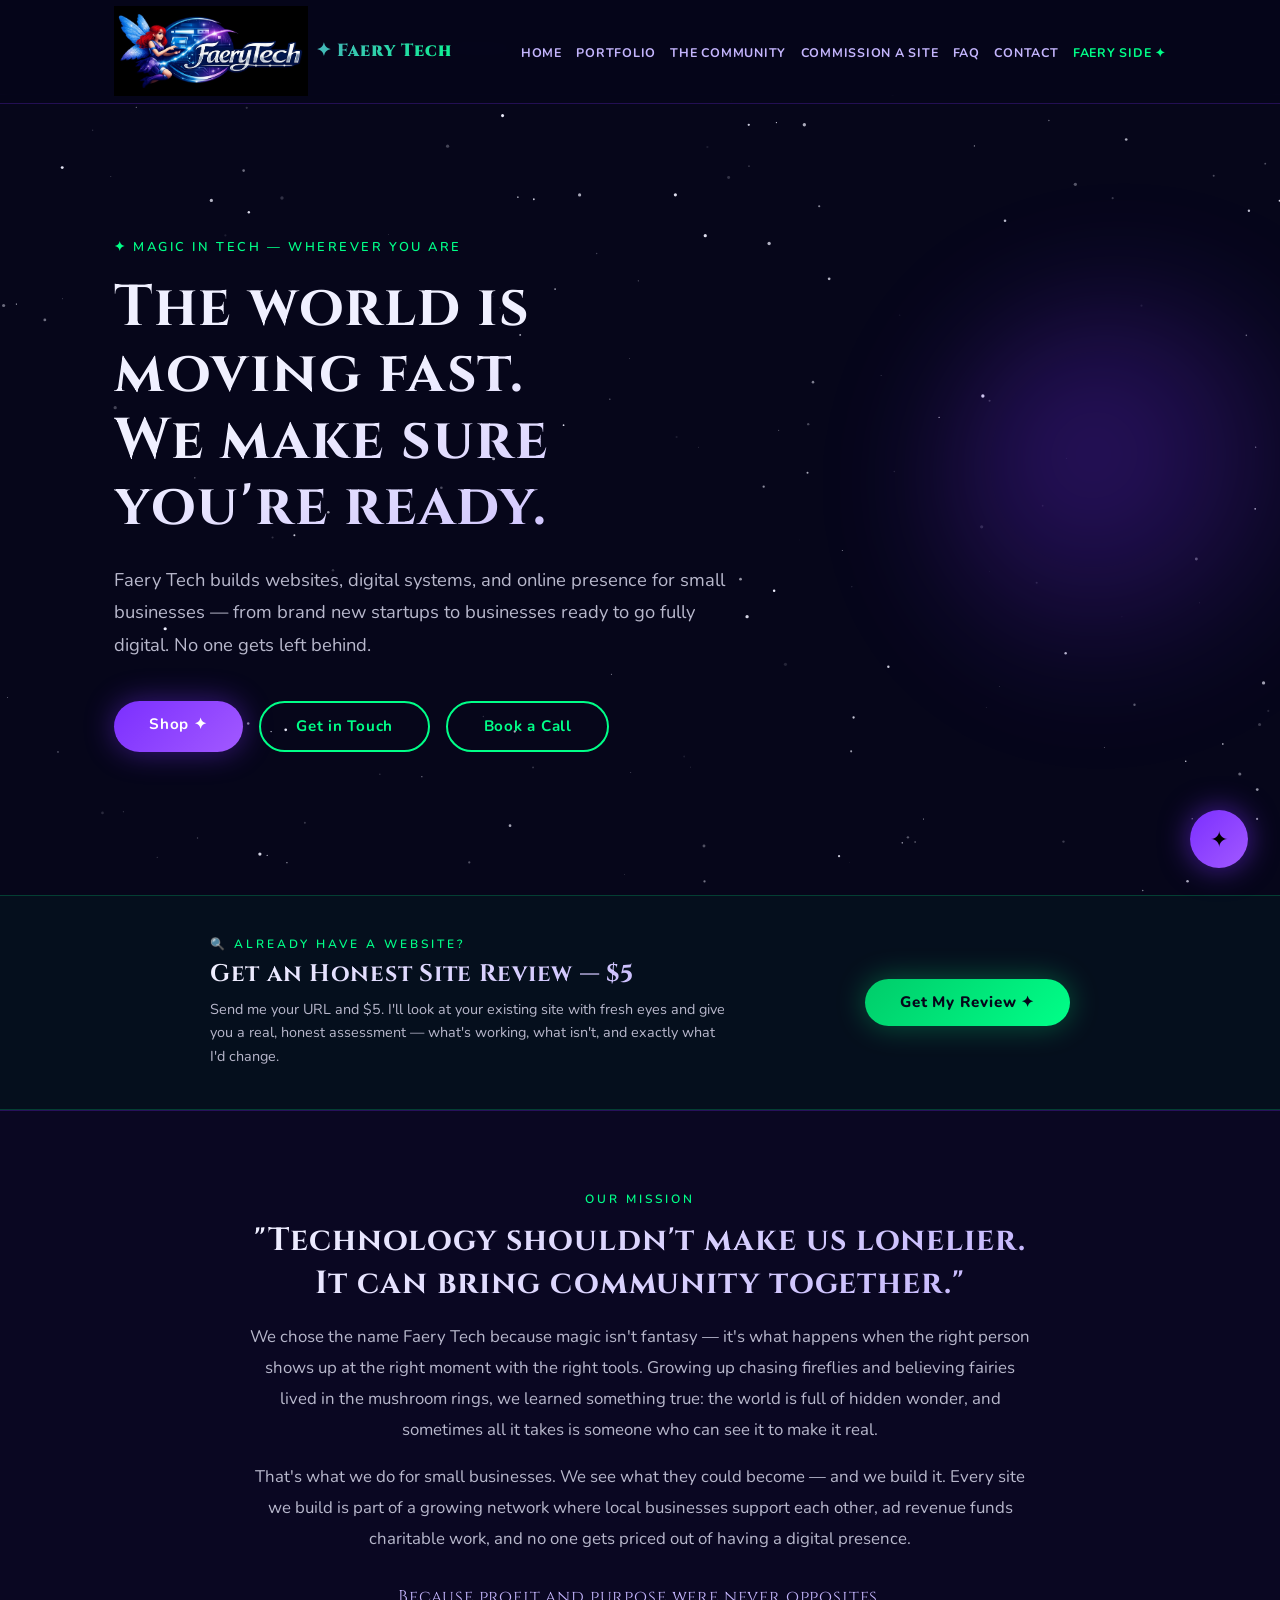
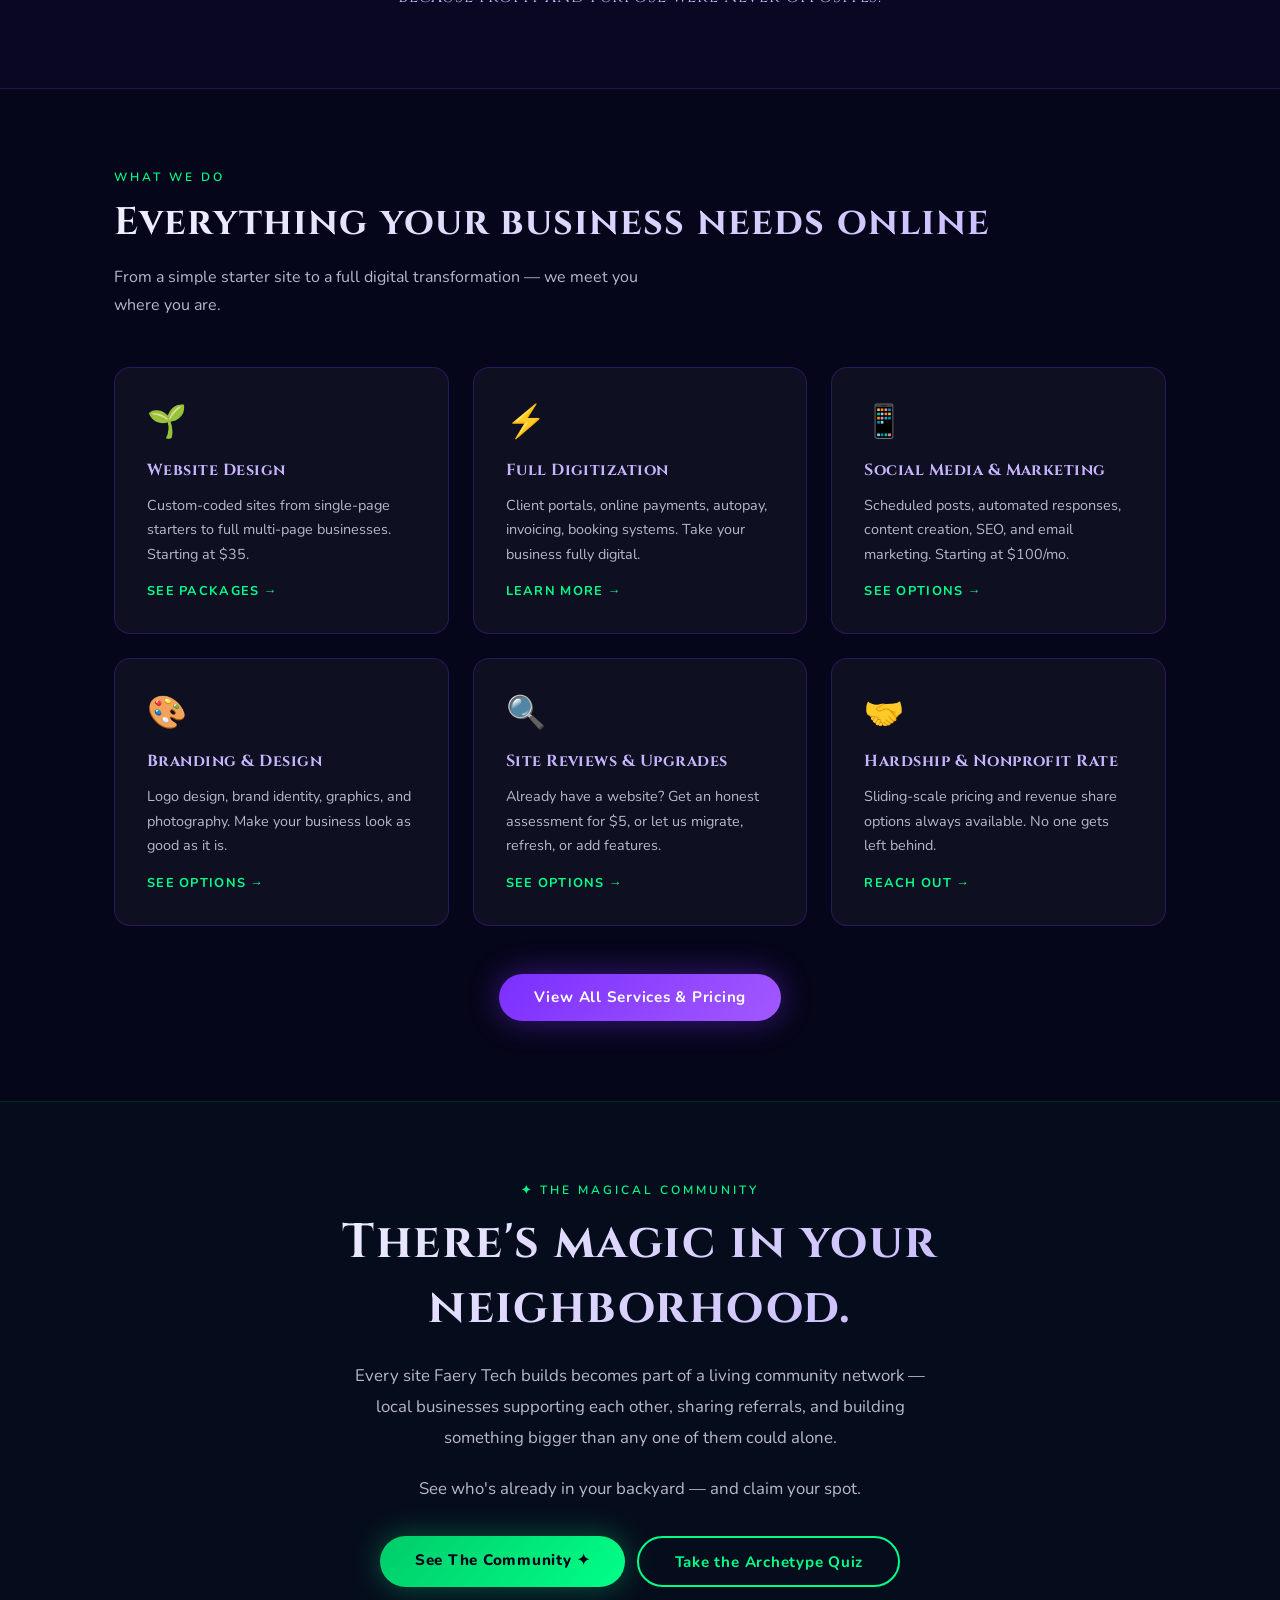
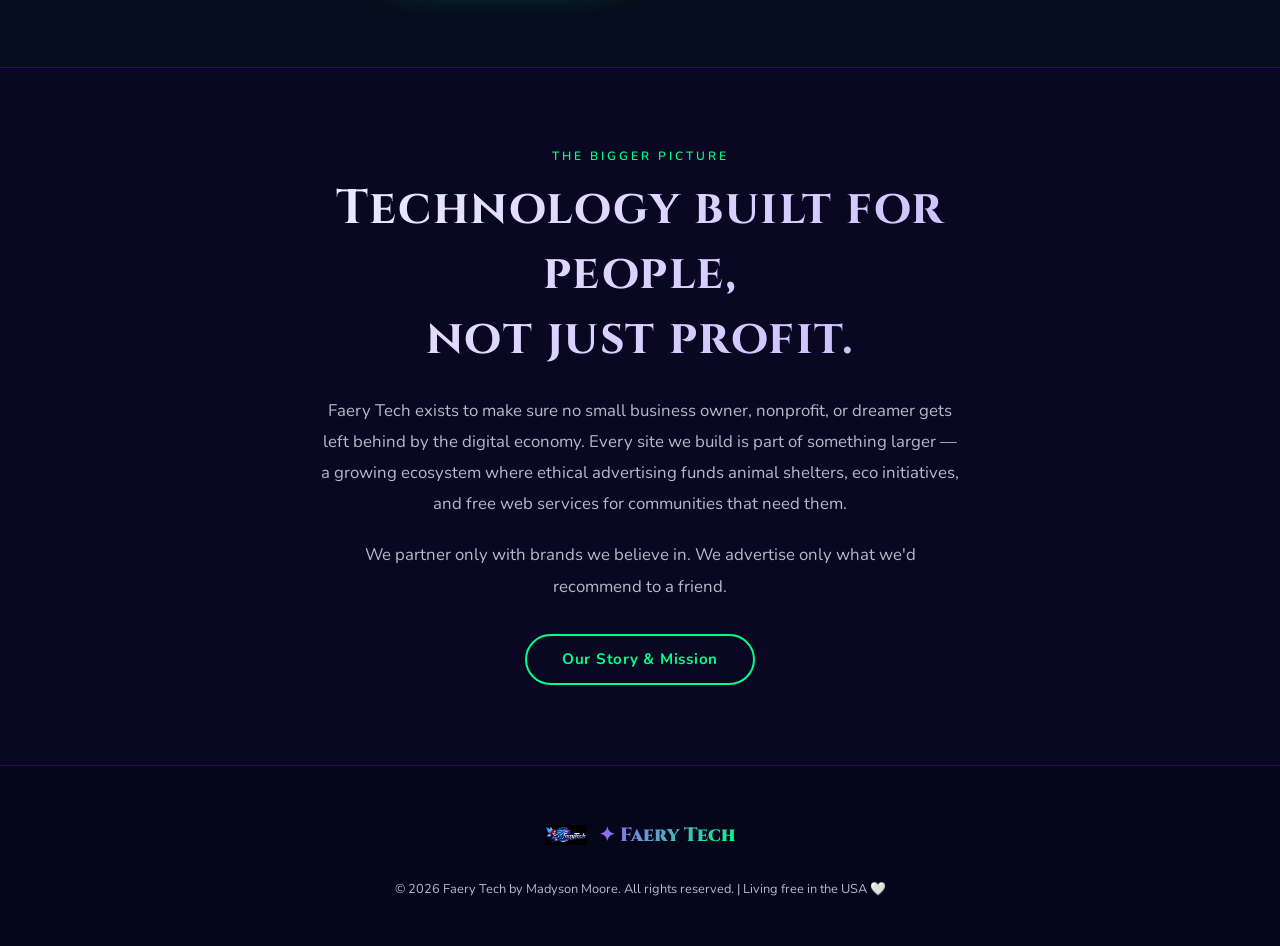
==== commit 944694f3: "major site overhaul" ====
--- a/index.html
+++ b/index.html
@@ -7,8 +7,8 @@
   <link rel="preconnect" href="https://fonts.googleapis.com">
   <link rel="preconnect" href="https://fonts.gstatic.com" crossorigin>
   <link href="https://fonts.googleapis.com/css2?family=Cinzel:wght@400;600;900&family=Nunito:wght@300;400;600;700&display=swap" rel="stylesheet">
-  <link rel="stylesheet" href="styles.css">
-  <meta name="description" content="Faery Tech builds websites, digital systems, and online presence for small businesses in Hattiesburg, MS and beyond. No one gets left behind.">
+  <link rel="stylesheet" href="CSS/styles.css">
+  <meta name="description" content="Faery Tech builds websites, digital systems, and online presence for small businesses — nationwide. No one gets left behind.">
 </head>
 <body>
 
@@ -16,22 +16,22 @@
 
 <nav>
   <div class="nav-inner">
-    <a href="index.html" class="nav-brand">
-      <img src="faerytech-logo.png" alt="Faery Tech">
+    <a href="index.html" class="nav-brand active">
+      <img src="Files/faerytech-logo.png" alt="Faery Tech">
       ✦ Faery Tech
     </a>
-    <ul class="nav-links">
-      <li><a href="index.html" class="active">Home</a></li>
-      <li><a href="services.html">Services</a></li>
+            <ul class="nav-links" id="navLinks">
+      <li><a href="index.html">Home</a></li>
       <li><a href="portfolio.html">Portfolio</a></li>
-      <li><a href="about.html">About</a></li>
+      <li><a href="community.html">The Community</a></li>
+      <li><a href="commission.html">Commission a Site</a></li>
+      <li><a href="faq.html">FAQ</a></li>
       <li><a href="contact.html">Contact</a></li>
+      <li><a href="https://faerytech.org" style="color:var(--green);">Faery Side ✦</a></li>
     </ul>
-    <button class="nav-hamburger" aria-label="Toggle navigation">
-  <span></span>
-  <span></span>
-  <span></span>
-</button>
+    <button class="nav-hamburger" id="hamburger" aria-label="Toggle navigation" aria-expanded="false">
+      <span></span><span></span><span></span>
+    </button>
   </div>
 </nav>
 
@@ -41,7 +41,7 @@
   <section id="hero" class="hero">
     <div class="container">
       <div class="hero-content">
-        <p class="hero-eyebrow">✦ Magic in tech — Hattiesburg, MS & beyond</p>
+        <p class="hero-eyebrow">✦ Magic in tech — wherever you are</p>
         <h1 class="hero-title">
           The world is moving fast.<br>We make sure you're ready.
         </h1>
@@ -51,12 +51,33 @@
           No one gets left behind.
         </p>
         <div class="hero-cta">
-          <a href="services.html" class="btn-primary">See Our Services</a>
+          <a href="commission.html" class="btn-primary">Shop ✦</a>
           <a href="contact.html" class="btn-outline">Get in Touch</a>
           <a href="https://calendly.com/faerytech" class="btn-outline" target="_blank">Book a Call</a>
         </div>
       </div>
       <div class="hero-orb"></div>
+    </div>
+  </section>
+
+  <!-- ── $5 PROMO BAND ── -->
+  <section style="padding: 2.5rem 0; background: rgba(0,255,136,0.04); border-top: 1px solid rgba(0,255,136,0.2); border-bottom: 1px solid rgba(0,255,136,0.2);">
+    <div class="container">
+      <div style="display: flex; align-items: center; justify-content: space-between; flex-wrap: wrap; gap: 1.5rem; max-width: 860px; margin: 0 auto;">
+        <div>
+          <p class="section-label" style="margin-bottom: 0.35rem;">🔍 Already have a website?</p>
+          <h2 style="font-family: 'Cinzel', serif; font-size: clamp(1.1rem, 2.5vw, 1.5rem); background: linear-gradient(135deg, var(--star-white), var(--lavender)); -webkit-background-clip: text; -webkit-text-fill-color: transparent; background-clip: text; margin-bottom: 0.5rem;">
+            Get an Honest Site Review — $5
+          </h2>
+          <p style="color: var(--muted); font-size: 0.9rem; max-width: 520px; line-height: 1.65;">
+            Send me your URL and $5. I'll look at your existing site with fresh eyes and give you
+            a real, honest assessment — what's working, what isn't, and exactly what I'd change.
+          </p>
+        </div>
+        <a href="contact.html" class="btn-green" style="white-space: nowrap; flex-shrink: 0;">
+          Get My Review ✦
+        </a>
+      </div>
     </div>
   </section>
 
@@ -76,7 +97,7 @@
         </p>
         <p class="body-text body-text--lg">
           That's what we do for small businesses. We see what they could become — and we build it.
-          Every site we build joins a growing network where local businesses support each other,
+          Every site we build is part of a growing network where local businesses support each other,
           ad revenue funds charitable work, and no one gets priced out of having a digital presence.
         </p>
         <p class="tagline-cinzel">Because profit and purpose were never opposites.</p>
@@ -96,65 +117,94 @@
         <div class="card">
           <div class="card-icon">🌱</div>
           <h3 class="card-heading">Website Design</h3>
-          <p class="card-body">Custom-coded sites from single-page starters to full multi-page businesses. Starting at $80.</p>
-          <a href="services.html#websites" class="card-link">See packages →</a>
+          <p class="card-body">Custom-coded sites from single-page starters to full multi-page businesses. Starting at $35.</p>
+          <a href="commission.html" class="card-link">See packages →</a>
         </div>
 
         <div class="card">
           <div class="card-icon">⚡</div>
           <h3 class="card-heading">Full Digitization</h3>
           <p class="card-body">Client portals, online payments, autopay, invoicing, booking systems. Take your business fully digital.</p>
-          <a href="services.html#digitization" class="card-link">Learn more →</a>
+          <a href="commission.html" class="card-link">Learn more →</a>
         </div>
 
         <div class="card">
           <div class="card-icon">📱</div>
           <h3 class="card-heading">Social Media & Marketing</h3>
           <p class="card-body">Scheduled posts, automated responses, content creation, SEO, and email marketing. Starting at $100/mo.</p>
-          <a href="services.html#marketing" class="card-link">See options →</a>
+          <a href="commission.html" class="card-link">See options →</a>
         </div>
 
         <div class="card">
           <div class="card-icon">🎨</div>
           <h3 class="card-heading">Branding & Design</h3>
           <p class="card-body">Logo design, brand identity, graphics, and photography. Make your business look as good as it is.</p>
-          <a href="services.html#branding" class="card-link">See options →</a>
+          <a href="commission.html" class="card-link">See options →</a>
+        </div>
+
+        <div class="card">
+          <div class="card-icon">🔍</div>
+          <h3 class="card-heading">Site Reviews & Upgrades</h3>
+          <p class="card-body">Already have a website? Get an honest assessment for $5, or let us migrate, refresh, or add features.</p>
+          <a href="commission.html" class="card-link">See options →</a>
         </div>
 
         <div class="card">
           <div class="card-icon">🤝</div>
           <h3 class="card-heading">Hardship & Nonprofit Rate</h3>
-          <p class="card-body">Just getting started? We offer sliding-scale pricing and revenue share options. No one gets left behind.</p>
+          <p class="card-body">Sliding-scale pricing and revenue share options always available. No one gets left behind.</p>
           <a href="contact.html" class="card-link">Reach out →</a>
         </div>
 
-        <div class="card">
-          <div class="card-icon">🌿</div>
-          <h3 class="card-heading">Eco & Nonprofit Partners</h3>
-          <p class="card-body">Special rates for eco-friendly businesses, animal shelters, and nonprofits. Our mission is yours too.</p>
-          <a href="contact.html" class="card-link">Let's talk →</a>
-        </div>
-
       </div>
 
       <div class="section-cta">
-        <a href="services.html" class="btn-primary">View All Services & Pricing</a>
-      </div>
-    </div>
-  </section>
-
-  <!-- ── THE NEIGHBORHOOD TEASER ── -->
-  <section id="neighborhood">
-    <div class="container">
-      <div class="neighborhood-teaser">
-        <p class="section-label text-center">Coming Soon</p>
-        <h3>✦ The Neighborhood</h3>
-        <p>
-          A digital ecosystem for local businesses — connecting Hattiesburg and beyond.
-          Like Nextdoor for your business: find local vendors, get found by local customers,
-          and be part of a network where ethical ads fund real community good.
-        </p>
-        <a href="about.html#neighborhood" class="btn-outline">Learn More</a>
+        <a href="commission.html" class="btn-primary">View All Services & Pricing</a>
+      </div>
+    </div>
+  </section>
+
+  <!-- ── YOUR BACKYARD TEASER ── -->
+  <section style="padding: 5rem 0; background: rgba(0,255,136,0.03); border-top: 1px solid rgba(0,255,136,0.12);">
+    <div class="container">
+      <div style="max-width: 720px; margin: 0 auto; text-align: center;">
+        <p class="section-label text-center">✦ The Magical Community</p>
+        <h2 class="section-title section-title--lg text-center" style="margin-bottom: 1.25rem;">
+          There's magic in your neighborhood.
+        </h2>
+        <p class="body-text body-text--lg" style="text-align: center; max-width: 580px; margin: 0 auto 1.25rem;">
+          Every site Faery Tech builds becomes part of a living community network — local businesses
+          supporting each other, sharing referrals, and building something bigger than any one of them could alone.
+        </p>
+        <p class="body-text body-text--lg" style="text-align: center; max-width: 580px; margin: 0 auto 2rem;">
+          See who's already in your backyard — and claim your spot.
+        </p>
+        <div class="btn-group" style="justify-content: center;">
+          <a href="community.html" class="btn-green">See The Community ✦</a>
+          <a href="quiz.html" class="btn-outline">Take the Archetype Quiz</a>
+        </div>
+      </div>
+    </div>
+  </section>
+
+  <!-- ── VISION BAND ── -->
+  <section style="padding: 5rem 0; background: rgba(123,47,255,0.04); border-top: 1px solid var(--card-border);">
+    <div class="container">
+      <div style="max-width: 780px; margin: 0 auto; text-align: center;">
+        <p class="section-label text-center">The Bigger Picture</p>
+        <h2 class="section-title section-title--lg text-center" style="margin-bottom: 1.5rem;">
+          Technology built for people,<br>not just profit.
+        </h2>
+        <p class="body-text body-text--lg" style="text-align: center; max-width: 640px; margin: 0 auto 1.25rem;">
+          Faery Tech exists to make sure no small business owner, nonprofit, or dreamer gets left behind
+          by the digital economy. Every site we build is part of something larger — a growing ecosystem
+          where ethical advertising funds animal shelters, eco initiatives, and free web services for
+          communities that need them.
+        </p>
+        <p class="body-text body-text--lg" style="text-align: center; max-width: 640px; margin: 0 auto 2rem;">
+          We partner only with brands we believe in. We advertise only what we'd recommend to a friend.
+        </p>
+        <a href="faq.html" class="btn-outline">Our Story &amp; Mission</a>
       </div>
     </div>
   </section>
@@ -165,21 +215,45 @@
   <div class="container">
     <div class="footer-inner">
       <div class="footer-logo-wrap">
-        <img src="faerytech-logo.png" alt="Faery Tech">
+        <img src="Files/faerytech-logo.png" alt="Faery Tech">
         <p class="footer-brand">✦ Faery Tech</p>
       </div>
       <nav class="footer-links">
         <a href="index.html">Home</a>
-        <a href="services.html">Services</a>
-        <a href="about.html">About</a>
+        <a href="commission.html">Commission a Site</a>
+        <a href="portfolio.html">Portfolio</a>
+        <a href="community.html">The Community</a>
+        <a href="faq.html">FAQ</a>
         <a href="contact.html">Contact</a>
       </nav>
-      <p class="copyright">© 2026 Faery Tech by Madyson Moore. All rights reserved. | Hattiesburg, MS</p>
+      <p class="copyright">© 2026 Faery Tech by Madyson Moore. All rights reserved. | Living free in the USA 🤍</p>
     </div>
   </div>
 </footer>
 
-<script src="chat.js"></script>
-<script src="main.js"></script>
+<script src="JS/chat.js"></script>
+<script src="JS/main.js"></script>
+
+<!-- ── EMAIL POPUP ── -->
+<div class="popup-overlay" id="emailPopup" role="dialog" aria-modal="true" aria-label="Get your coupon code">
+  <div class="popup-card">
+    <button class="popup-close" id="popupClose" aria-label="Close">✕</button>
+    <div id="popupFormWrap">
+      <p class="popup-eyebrow">✦ Before you go</p>
+      <h2 class="popup-title">Find out your<br>magical archetype</h2>
+      <p class="popup-sub">Take the 2-minute quiz and get a coupon code for your site. Drop your email and we'll send your result + discount straight to you.</p>
+      <form class="popup-form" id="popupForm">
+        <input type="email" id="popupEmail" placeholder="your@email.com" required autocomplete="email">
+        <button type="submit" class="btn-green">Get My Coupon ✦</button>
+      </form>
+      <p class="popup-skip">or <a id="popupSkip">take the quiz now →</a></p>
+    </div>
+    <div class="popup-success" id="popupSuccess">
+      <span class="success-emoji">✦</span>
+      <h3>You're on the list!</h3>
+      <p>Check your inbox — your archetype result and coupon code are on their way.</p>
+    </div>
+  </div>
+</div>
 </body>
-</html>+</html>
--- a/CSS/styles.css
+++ b/CSS/styles.css
@@ -0,0 +1,1858 @@
+/* ============================================================
+   FAERY TECH — styles.css
+   Combined: base styles + commission page + quiz page
+   Art site uses art-styles.css separately
+   ============================================================ */
+
+/* ── CSS Variables ── */
+:root {
+  --space:        #06061a;
+  --deep:         #0d0d2b;
+  --purple:       #7b2fff;
+  --purple-glow:  #a259ff;
+  --green:        #00ff88;
+  --green-dim:    #00cc6a;
+  --lavender:     #c4b5fd;
+  --star-white:   #f0f0ff;
+  --muted:        #b8b8cc;
+  --card-bg:      rgba(255, 255, 255, 0.04);
+  --card-border:  rgba(123, 47, 255, 0.25);
+}
+
+/* ── Reset & Base ── */
+*, *::before, *::after { box-sizing: border-box; margin: 0; padding: 0; }
+
+html { scroll-behavior: smooth; }
+
+body {
+  font-family: 'Nunito', sans-serif;
+  background-color: var(--space);
+  color: var(--star-white);
+  overflow-x: hidden;
+  padding-top: 95px;
+  font-size: 1.05rem;
+}
+
+h1, h2, h3, h4 { font-family: 'Cinzel', serif; letter-spacing: 0.03em; }
+a { color: inherit; text-decoration: none; }
+
+section { padding: 5rem 0; scroll-margin-top: 100px; }
+
+.container {
+  width: 100%;
+  max-width: 1100px;
+  margin: 0 auto;
+  padding: 0 1.5rem;
+}
+
+/* ── Utilities ── */
+.text-center { text-align: center; }
+.text-left   { text-align: left; }
+.mt-1 { margin-top: 1rem; }
+.mt-2 { margin-top: 2rem; }
+.mt-3 { margin-top: 3rem; }
+
+/* ── Starfield ── */
+#starfield { position: fixed; inset: 0; z-index: 0; pointer-events: none; }
+nav, main, footer { position: relative; z-index: 1; }
+
+/* ── Navbar ── */
+nav {
+  position: fixed; top: 0; left: 0; right: 0;
+  height: auto; min-height: 95px; padding: 0.4rem 0;
+  background: rgba(6, 6, 26, 0.95);
+  backdrop-filter: blur(12px);
+  border-bottom: 1px solid var(--card-border);
+  display: flex; align-items: center; z-index: 100;
+}
+
+.nav-inner {
+  display: flex; align-items: center; justify-content: space-between;
+  width: 100%; max-width: 1100px; margin: 0 auto; padding: 0 1.5rem;
+  flex-wrap: nowrap; gap: 1rem;
+}
+
+.nav-brand {
+  display: flex; align-items: center; gap: 0.5rem;
+  font-family: 'Cinzel', serif; font-size: 1.1rem; font-weight: 900;
+  background: linear-gradient(135deg, var(--purple-glow), var(--green));
+  -webkit-background-clip: text; -webkit-text-fill-color: transparent;
+  background-clip: text; letter-spacing: 0.06em;
+  flex-shrink: 0; white-space: nowrap;
+}
+
+.nav-brand img {
+  height: 90px;
+  width: auto;
+  max-height: 90px;
+  max-width: 220px;
+  object-fit: contain;
+  background: transparent;
+  flex-shrink: 0;
+  display: block;
+}
+
+.nav-links {
+  display: flex;
+  flex-wrap: nowrap;
+  gap: 0 0.9rem;
+  list-style: none;
+  align-items: center;
+  margin-left: auto;
+}
+
+.nav-links a {
+  font-size: 0.78rem; font-weight: 700; color: var(--lavender);
+  letter-spacing: 0.06em; text-transform: uppercase; transition: color 0.2s;
+  white-space: nowrap;
+}
+.nav-links a:hover,
+.nav-links a.active { color: var(--green); }
+
+/* ── Buttons ── */
+.btn-primary {
+  display: inline-block; padding: 0.85rem 2.2rem;
+  background: linear-gradient(135deg, var(--purple), var(--purple-glow));
+  color: #fff; font-family: 'Nunito', sans-serif; font-weight: 700;
+  font-size: 0.95rem; border-radius: 50px; letter-spacing: 0.05em;
+  box-shadow: 0 0 30px rgba(123, 47, 255, 0.45);
+  transition: transform 0.2s, box-shadow 0.2s; border: none; cursor: pointer;
+}
+.btn-primary:hover { transform: translateY(-2px); box-shadow: 0 0 50px rgba(123, 47, 255, 0.7); }
+
+.btn-outline {
+  display: inline-block; padding: 0.85rem 2.2rem; background: transparent;
+  color: var(--green); font-family: 'Nunito', sans-serif; font-weight: 700;
+  font-size: 0.95rem; border-radius: 50px; letter-spacing: 0.05em;
+  border: 2px solid var(--green); transition: background 0.2s, color 0.2s, transform 0.2s;
+  cursor: pointer;
+}
+.btn-outline:hover { background: var(--green); color: var(--space); transform: translateY(-2px); }
+
+.btn-green {
+  display: inline-block; padding: 0.85rem 2.2rem;
+  background: linear-gradient(135deg, var(--green-dim), var(--green));
+  color: var(--space); font-family: 'Nunito', sans-serif; font-weight: 800;
+  font-size: 0.95rem; border-radius: 50px; letter-spacing: 0.05em;
+  box-shadow: 0 0 30px rgba(0, 255, 136, 0.3);
+  transition: transform 0.2s, box-shadow 0.2s; border: none; cursor: pointer;
+}
+.btn-green:hover { transform: translateY(-2px); box-shadow: 0 0 50px rgba(0, 255, 136, 0.6); }
+
+.btn-sm    { font-size: 0.8rem; padding: 0.5rem 1rem; }
+.btn-group { display: flex; gap: 0.75rem; flex-wrap: wrap; }
+
+/* ── Section Labels ── */
+.section-label {
+  font-size: 0.75rem; font-weight: 600; letter-spacing: 0.25em;
+  text-transform: uppercase; color: var(--green); margin-bottom: 0.75rem;
+}
+.section-title {
+  font-size: clamp(1.6rem, 3vw, 2.4rem); margin-bottom: 1rem;
+  background: linear-gradient(135deg, var(--star-white), var(--lavender));
+  -webkit-background-clip: text; -webkit-text-fill-color: transparent; background-clip: text;
+}
+.section-title--lg { font-size: clamp(2rem, 4vw, 3rem); }
+.section-title--xl { font-size: clamp(1.8rem, 3.5vw, 2.8rem); }
+.section-sub {
+  color: var(--muted); font-size: 1rem; line-height: 1.7;
+  font-weight: 400; max-width: 560px;
+}
+.section-sub--wide { max-width: 600px; }
+.section-cta { text-align: center; margin-top: 3rem; }
+
+/* ── Body Text ── */
+.body-text {
+  color: var(--muted); font-size: 1rem; line-height: 1.85; font-weight: 400; margin-top: 1rem;
+}
+.body-text--lg { font-size: 1.05rem; }
+.body-text--mb { margin-bottom: 1.25rem; }
+
+/* ── Taglines ── */
+.tagline-cinzel {
+  color: var(--lavender); font-family: 'Cinzel', serif;
+  letter-spacing: 0.05em; margin-top: 2rem;
+}
+.tagline-cinzel--sm { font-size: 1rem; margin-top: 1.5rem; letter-spacing: 0.03em; }
+.tagline-cinzel--lg { font-size: 1.2rem; margin-top: 2.5rem; }
+
+/* ── Cards ── */
+.card {
+  background: var(--card-bg); border: 1px solid var(--card-border);
+  border-radius: 16px; padding: 2rem;
+  transition: transform 0.25s, border-color 0.25s, box-shadow 0.25s;
+}
+.card:hover {
+  transform: translateY(-6px); border-color: var(--purple-glow);
+  box-shadow: 0 0 40px rgba(123, 47, 255, 0.2);
+}
+.card--green-border { border-color: rgba(0, 255, 136, 0.3); }
+.card--center       { text-align: center; }
+
+.card-icon              { font-size: 2rem; margin-bottom: 1rem; }
+.card-icon--lg          { font-size: 1.5rem; margin-bottom: 0.5rem; }
+.card-heading           { font-size: 1rem; color: var(--lavender); margin-bottom: 0.75rem; }
+.card-heading--green    { color: var(--green); margin-bottom: 0.4rem; font-size: 0.95rem; }
+.card-heading--lavender { color: var(--lavender); margin-bottom: 0.4rem; font-size: 0.95rem; }
+.card-body    { color: var(--muted); font-size: 0.9rem; line-height: 1.7; font-weight: 400; }
+.card-body--sm { font-size: 0.85rem; font-weight: 400; }
+.card-link {
+  display: inline-block; margin-top: 1rem;
+  font-size: 0.8rem; color: var(--green); font-weight: 700;
+  letter-spacing: 0.1em; text-transform: uppercase;
+}
+
+/* ── Grids ── */
+.services-grid {
+  display: grid; grid-template-columns: repeat(auto-fit, minmax(260px, 1fr));
+  gap: 1.5rem; margin-top: 3rem;
+}
+.two-col-grid {
+  display: grid; grid-template-columns: 1fr 1fr; gap: 4rem; align-items: start;
+}
+.values-grid {
+  display: grid; grid-template-columns: repeat(auto-fit, minmax(240px, 1fr));
+  gap: 1.5rem;
+}
+.contact-grid {
+  display: grid; grid-template-columns: 1fr 1.4fr; gap: 4rem; align-items: start;
+}
+
+/* ── Page Hero (inner pages) ── */
+.page-hero { padding: 4rem 0 2rem; }
+
+/* ── Hero (home) ── */
+.hero {
+  min-height: calc(100vh - 100px);
+  display: flex; align-items: center;
+  padding: 4rem 0; position: relative;
+}
+.hero-content {
+  max-width: 640px;
+  animation: fadeUp 1s ease both;
+}
+.hero-eyebrow {
+  font-size: 0.8rem; font-weight: 600; letter-spacing: 0.2em;
+  text-transform: uppercase; color: var(--green); margin-bottom: 1.2rem;
+}
+.hero-title {
+  font-size: clamp(2rem, 5vw, 3.6rem); line-height: 1.15; margin-bottom: 1.5rem;
+  background: linear-gradient(160deg, var(--star-white) 40%, var(--lavender));
+  -webkit-background-clip: text; -webkit-text-fill-color: transparent; background-clip: text;
+}
+.hero-body {
+  font-size: 1.15rem; color: var(--muted); line-height: 1.75;
+  margin-bottom: 2.5rem; font-weight: 400;
+}
+.hero-cta  { display: flex; gap: 1rem; flex-wrap: wrap; }
+.hero-orb  {
+  position: absolute; right: -5%; top: 50%; transform: translateY(-50%);
+  width: 420px; height: 420px; border-radius: 50%;
+  background: radial-gradient(circle at 40% 40%, var(--purple) 0%, transparent 70%);
+  filter: blur(60px); opacity: 0.35; pointer-events: none;
+  animation: pulse 6s ease-in-out infinite;
+}
+
+/* ── Mission Band ── */
+.mission-band {
+  background: rgba(123, 47, 255, 0.04);
+  border-top: 1px solid var(--card-border);
+  border-bottom: 1px solid var(--card-border);
+}
+.mission-inner     { max-width: 780px; margin: 0 auto; text-align: center; }
+.mission-inner--lg { max-width: 800px; margin: 0 auto; text-align: center; }
+.mission-title     { text-align: center; font-size: clamp(1.4rem, 3vw, 2rem); }
+.mission-content   {
+  text-align: left; margin-top: 2.5rem;
+  display: flex; flex-direction: column; gap: 1.25rem;
+}
+
+/* ── Contact Cards ── */
+.contact-cards {
+  display: flex; flex-direction: column; gap: 1.5rem; margin-top: 1.5rem;
+}
+
+/* ── Founder List ── */
+.founder-list {
+  list-style: none; margin-top: 2rem;
+  display: flex; flex-direction: column; gap: 0.75rem;
+}
+.founder-list li {
+  display: flex; align-items: center; gap: 0.75rem;
+  color: var(--muted); font-size: 0.95rem; font-weight: 400;
+}
+.founder-list li .bullet { color: var(--green); font-size: 0.7rem; }
+
+/* ── Footer ── */
+footer {
+  border-top: 1px solid var(--card-border);
+  padding: 3rem 0; text-align: center;
+}
+.footer-inner {
+  display: flex; flex-direction: column; align-items: center; gap: 1.5rem;
+}
+.footer-logo-wrap {
+  display: flex; align-items: center; gap: 0.75rem;
+}
+.footer-brand {
+  display: flex; align-items: center; gap: 0.6rem;
+  font-family: 'Cinzel', serif; font-size: 1.2rem; font-weight: 900;
+  background: linear-gradient(135deg, var(--purple-glow), var(--green));
+  -webkit-background-clip: text; -webkit-text-fill-color: transparent; background-clip: text;
+}
+.footer-inner img {
+  height: 42px;
+  width: 42px;
+  max-height: 42px;
+  max-width: 42px;
+  object-fit: contain;
+  background: transparent;
+}
+.footer-links { display: flex; gap: 2rem; flex-wrap: wrap; justify-content: center; }
+.footer-links a { color: var(--muted); font-size: 0.85rem; transition: color 0.2s; }
+.footer-links a:hover { color: var(--green); }
+footer .copyright { color: var(--muted); font-size: 0.8rem; }
+
+/* ── Sparkle ── */
+.sparkle {
+  position: fixed; pointer-events: none; border-radius: 50%;
+  animation: sparkle-fade 0.7s ease forwards; z-index: 9999;
+}
+
+/* ── Animations ── */
+@keyframes fadeUp {
+  from { opacity: 0; transform: translateY(24px); }
+  to   { opacity: 1; transform: translateY(0); }
+}
+@keyframes pulse {
+  0%, 100% { opacity: 0.35; transform: translateY(-50%) scale(1); }
+  50%       { opacity: 0.5;  transform: translateY(-50%) scale(1.08); }
+}
+@keyframes sparkle-fade {
+  0%   { opacity: 1; transform: scale(1); }
+  100% { opacity: 0; transform: scale(0); }
+}
+@keyframes pulse-btn {
+  0%, 100% { box-shadow: 0 0 30px rgba(123, 47, 255, 0.6); }
+  50%       { box-shadow: 0 0 50px rgba(162, 89, 255, 0.9); }
+}
+
+/* ── Forms ── */
+.form-wrap {
+  background: var(--card-bg); border: 1px solid var(--card-border);
+  border-radius: 20px; padding: 2.5rem;
+}
+.form-group { margin-bottom: 1.25rem; }
+.form-group label {
+  display: block; font-size: 0.8rem; font-weight: 600;
+  letter-spacing: 0.12em; text-transform: uppercase;
+  color: var(--lavender); margin-bottom: 0.5rem;
+}
+.form-group input,
+.form-group textarea,
+.form-group select {
+  width: 100%; background: rgba(255,255,255,0.05);
+  border: 1px solid var(--card-border); border-radius: 10px;
+  padding: 0.85rem 1rem; color: var(--star-white);
+  font-family: 'Nunito', sans-serif; font-size: 0.95rem;
+  transition: border-color 0.2s, box-shadow 0.2s; outline: none;
+}
+.form-group input:focus,
+.form-group textarea:focus,
+.form-group select:focus {
+  border-color: var(--purple-glow);
+  box-shadow: 0 0 0 3px rgba(123, 47, 255, 0.15);
+}
+.form-group textarea      { resize: vertical; min-height: 120px; }
+.form-group textarea--lg  { min-height: 150px; }
+.form-group select option { background: var(--deep); }
+.form-row    { display: grid; grid-template-columns: 1fr 1fr; gap: 1rem; }
+.form-submit { width: 100%; font-size: 1rem; padding: 1rem; }
+
+/* ── Chat Widget ── */
+#chat-toggle {
+  position: fixed; bottom: 2rem; right: 2rem;
+  width: 58px; height: 58px; border-radius: 50%;
+  background: linear-gradient(135deg, #7b2fff, #a259ff);
+  border: none; cursor: pointer;
+  box-shadow: 0 0 30px rgba(123, 47, 255, 0.6);
+  display: flex; align-items: center; justify-content: center;
+  font-size: 1.4rem; z-index: 1000;
+  transition: transform 0.2s, box-shadow 0.2s;
+  animation: pulse-btn 3s ease-in-out infinite;
+}
+#chat-toggle:hover { transform: scale(1.1); box-shadow: 0 0 50px rgba(123, 47, 255, 0.9); }
+
+#chat-window {
+  position: fixed; bottom: 6.5rem; right: 2rem;
+  width: 340px; max-height: 480px; background: #0d0d2b;
+  border: 1px solid rgba(123, 47, 255, 0.35); border-radius: 20px;
+  box-shadow: 0 0 60px rgba(123, 47, 255, 0.25);
+  display: flex; flex-direction: column; z-index: 1000; overflow: hidden;
+  opacity: 0; transform: translateY(16px) scale(0.97); pointer-events: none;
+  transition: opacity 0.25s ease, transform 0.25s ease;
+}
+#chat-window.open { opacity: 1; transform: translateY(0) scale(1); pointer-events: all; }
+
+#chat-header {
+  padding: 1rem 1.25rem;
+  background: rgba(123, 47, 255, 0.15);
+  border-bottom: 1px solid rgba(123, 47, 255, 0.2);
+  display: flex; align-items: center; gap: 0.75rem;
+}
+.chat-avatar {
+  width: 32px; height: 32px; border-radius: 50%;
+  background: linear-gradient(135deg, #7b2fff, #00ff88);
+  display: flex; align-items: center; justify-content: center;
+  font-size: 0.9rem; flex-shrink: 0;
+}
+.chat-title    { font-family: 'Cinzel', serif; font-size: 0.85rem; font-weight: 600; color: #c4b5fd; }
+.chat-subtitle { font-size: 0.72rem; color: #8888aa; margin-top: 0.1rem; }
+
+#chat-messages {
+  flex: 1; overflow-y: auto; padding: 1rem;
+  display: flex; flex-direction: column; gap: 0.75rem;
+  min-height: 200px; max-height: 300px;
+  scrollbar-width: thin; scrollbar-color: rgba(123,47,255,0.3) transparent;
+}
+.msg {
+  max-width: 85%; padding: 0.65rem 0.9rem; border-radius: 14px;
+  font-size: 0.88rem; line-height: 1.5; animation: fadeUp 0.2s ease both;
+}
+.msg.bot {
+  background: rgba(123,47,255,0.15); border: 1px solid rgba(123,47,255,0.2);
+  color: #f0f0ff; align-self: flex-start; border-bottom-left-radius: 4px;
+}
+.msg.user {
+  background: linear-gradient(135deg, #7b2fff, #a259ff);
+  color: #fff; align-self: flex-end; border-bottom-right-radius: 4px;
+}
+.msg.typing {
+  background: rgba(123,47,255,0.15); border: 1px solid rgba(123,47,255,0.2);
+  align-self: flex-start; padding: 0.75rem 1rem;
+}
+.typing-dots { display: flex; gap: 4px; align-items: center; }
+.typing-dots span {
+  width: 6px; height: 6px; border-radius: 50%; background: #a259ff;
+  animation: dot-bounce 1.2s ease-in-out infinite;
+}
+.typing-dots span:nth-child(2) { animation-delay: 0.2s; }
+.typing-dots span:nth-child(3) { animation-delay: 0.4s; }
+@keyframes dot-bounce {
+  0%, 80%, 100% { transform: translateY(0); opacity: 0.4; }
+  40%            { transform: translateY(-5px); opacity: 1; }
+}
+
+#chat-input-area {
+  padding: 0.75rem; border-top: 1px solid rgba(123,47,255,0.2);
+  display: flex; gap: 0.5rem; align-items: center;
+}
+#chat-input {
+  flex: 1; background: rgba(255,255,255,0.05);
+  border: 1px solid rgba(123,47,255,0.25); border-radius: 50px;
+  padding: 0.6rem 1rem; color: #f0f0ff;
+  font-family: 'Nunito', sans-serif; font-size: 0.88rem;
+  outline: none; transition: border-color 0.2s;
+}
+#chat-input:focus { border-color: #a259ff; }
+#chat-input::placeholder { color: #8888aa; }
+#chat-send {
+  width: 36px; height: 36px; border-radius: 50%;
+  background: linear-gradient(135deg, #7b2fff, #a259ff);
+  border: none; cursor: pointer; color: white; font-size: 1rem;
+  display: flex; align-items: center; justify-content: center;
+  flex-shrink: 0; transition: transform 0.15s, box-shadow 0.15s;
+}
+#chat-send:hover    { transform: scale(1.1); box-shadow: 0 0 20px rgba(123,47,255,0.6); }
+#chat-send:disabled { opacity: 0.4; cursor: not-allowed; transform: none; }
+
+/* ── Portfolio page ── */
+.port-hero         { padding: 8rem 0 4rem; text-align: center; }
+.port-hero h1 {
+  font-size: clamp(2rem, 5vw, 3.2rem);
+  background: linear-gradient(135deg, var(--star-white), var(--lavender));
+  -webkit-background-clip: text; -webkit-text-fill-color: transparent;
+  background-clip: text; margin-bottom: 1rem;
+}
+.port-hero p       { color: var(--muted); font-size: 1rem; font-weight: 400; max-width: 480px; margin: 0 auto; line-height: 1.75; }
+.port-eyebrow      { font-size: 0.72rem; font-weight: 700; letter-spacing: 0.22em; text-transform: uppercase; color: var(--green); margin-bottom: 1rem; }
+.cat-label  { font-size: 0.7rem; font-weight: 700; letter-spacing: 0.25em; text-transform: uppercase; color: var(--green); margin-bottom: 0.6rem; display: block; }
+.cat-title  {
+  font-family: 'Cinzel', serif; font-size: clamp(1.3rem, 2.5vw, 1.8rem);
+  background: linear-gradient(135deg, var(--star-white), var(--lavender));
+  -webkit-background-clip: text; -webkit-text-fill-color: transparent;
+  background-clip: text; margin-bottom: 2rem;
+}
+.port-section      { padding: 3.5rem 0; border-top: 1px solid var(--card-border); }
+.web-grid          { display: grid; grid-template-columns: repeat(auto-fit, minmax(300px, 1fr)); gap: 1.5rem; }
+.web-card          { background: rgba(255,255,255,0.03); border: 1px solid var(--card-border); border-radius: 14px; overflow: hidden; transition: transform 0.25s, border-color 0.25s, box-shadow 0.25s; text-decoration: none; color: inherit; display: block; }
+.web-card:hover    { transform: translateY(-6px); border-color: var(--purple-glow); box-shadow: 0 0 36px rgba(123,47,255,0.2); }
+.web-card--live    { border-color: rgba(0,255,136,0.3); }
+.web-card--live:hover { border-color: var(--green); box-shadow: 0 0 36px rgba(0,255,136,0.2); }
+.web-card img      { width: 100%; aspect-ratio: 16/9; object-fit: cover; display: block; background: rgba(123,47,255,0.1); min-height: 170px; }
+.web-card-info     { padding: 1.25rem; }
+.web-card-info h3  { font-family: 'Cinzel', serif; font-size: 0.95rem; color: var(--lavender); margin-bottom: 0.35rem; }
+.web-card-info p   { color: var(--muted); font-size: 0.82rem; line-height: 1.6; font-weight: 400; }
+.web-card-tags     { display: flex; gap: 0.5rem; flex-wrap: wrap; margin-top: 0.75rem; }
+.tag-pill          { font-size: 0.65rem; font-weight: 700; letter-spacing: 0.1em; text-transform: uppercase; padding: 0.2rem 0.6rem; border-radius: 50px; border: 1px solid var(--card-border); color: var(--muted); }
+.tag-pill.green    { border-color: var(--green); color: var(--green); }
+.tag-pill.purple   { border-color: var(--purple-glow); color: var(--purple-glow); }
+.tag-pill.live     { border-color: var(--green); color: var(--space); background: var(--green); }
+.link-grid         { display: grid; grid-template-columns: repeat(auto-fit, minmax(240px, 1fr)); gap: 1.25rem; }
+.link-card         { background: rgba(255,255,255,0.03); border: 1px solid var(--card-border); border-radius: 14px; padding: 1.75rem; transition: transform 0.2s, border-color 0.2s, box-shadow 0.2s; text-decoration: none; color: inherit; display: flex; flex-direction: column; gap: 0.75rem; }
+.link-card:hover   { transform: translateY(-5px); border-color: var(--purple-glow); box-shadow: 0 0 28px rgba(123,47,255,0.18); }
+.link-card .lc-icon  { font-size: 2rem; }
+.link-card h3      { font-family: 'Cinzel', serif; font-size: 0.95rem; color: var(--lavender); }
+.link-card p       { color: var(--muted); font-size: 0.83rem; line-height: 1.65; font-weight: 400; }
+.link-card .lc-arrow { margin-top: auto; font-size: 0.75rem; font-weight: 700; letter-spacing: 0.1em; text-transform: uppercase; color: var(--green); }
+.coming-soon       { background: rgba(255,255,255,0.02); border: 1px dashed rgba(123,47,255,0.3); border-radius: 14px; padding: 2rem; text-align: center; color: var(--muted); }
+.coming-soon .cs-icon { font-size: 1.8rem; margin-bottom: 0.75rem; }
+.coming-soon h3    { font-family: 'Cinzel', serif; font-size: 0.92rem; color: rgba(196,181,253,0.5); margin-bottom: 0.4rem; }
+.coming-soon p     { font-size: 0.78rem; line-height: 1.6; font-weight: 400; color: rgba(136,136,170,0.6); }
+.coming-soon--left { text-align: left; padding: 1.75rem; }
+.port-cta          { padding: 3rem 0 5rem; text-align: center; }
+.port-cta-eyebrow  { font-size: 0.72rem; font-weight: 700; letter-spacing: 0.22em; text-transform: uppercase; color: var(--green); margin-bottom: 0.75rem; }
+.port-cta-title {
+  font-family: 'Cinzel', serif; font-size: clamp(1.5rem, 3vw, 2.2rem);
+  background: linear-gradient(135deg, var(--star-white), var(--lavender));
+  -webkit-background-clip: text; -webkit-text-fill-color: transparent;
+  background-clip: text; margin-bottom: 1.5rem;
+}
+.grid-divider {
+  font-size: 0.7rem; font-weight: 700; letter-spacing: 0.2em;
+  text-transform: uppercase; color: var(--green);
+  margin-bottom: 1rem; margin-top: 2.5rem;
+  display: flex; align-items: center; gap: 1rem;
+}
+.grid-divider::after {
+  content: ''; flex: 1; height: 1px; background: rgba(0,255,136,0.2);
+}
+
+/* ── Services page ── */
+.pricing-grid {
+  display: grid; grid-template-columns: repeat(auto-fit, minmax(280px, 1fr));
+  gap: 1.5rem; margin-top: 3rem;
+}
+.pricing-card {
+  background: var(--card-bg); border: 1px solid var(--card-border);
+  border-radius: 20px; padding: 2rem;
+  display: flex; flex-direction: column;
+  transition: transform 0.25s, border-color 0.25s, box-shadow 0.25s;
+}
+.pricing-card:hover          { transform: translateY(-6px); border-color: var(--purple-glow); box-shadow: 0 0 40px rgba(123,47,255,0.2); }
+.pricing-card.featured       { border-color: var(--green); background: rgba(0,255,136,0.04); box-shadow: 0 0 40px rgba(0,255,136,0.1); }
+.pricing-card.featured:hover { border-color: var(--green); box-shadow: 0 0 60px rgba(0,255,136,0.2); }
+.pricing-card.featured-wide  { grid-column: span 2; display: block; }
+.featured-badge  { display: inline-block; font-size: 0.7rem; font-weight: 700; letter-spacing: 0.15em; text-transform: uppercase; color: var(--space); background: var(--green); padding: 0.25rem 0.75rem; border-radius: 50px; margin-bottom: 1rem; }
+.pricing-icon    { font-size: 2rem; margin-bottom: 1rem; }
+.pricing-icon--mt { margin-top: 1rem; }
+.pricing-card h3 { font-size: 1.1rem; color: var(--lavender); margin-bottom: 0.5rem; }
+.price           { font-family: 'Cinzel', serif; font-size: 2rem; font-weight: 900; color: var(--star-white); margin: 0.75rem 0; }
+.price span      { font-size: 1rem; color: var(--muted); font-family: 'Nunito', sans-serif; font-weight: 400; }
+.description     { color: var(--muted); font-size: 0.9rem; line-height: 1.7; font-weight: 400; margin-bottom: 1.5rem; }
+.feature-list    { list-style: none; display: flex; flex-direction: column; gap: 0.6rem; margin-bottom: 2rem; flex: 1; }
+.feature-list li { font-size: 0.88rem; color: var(--muted); display: flex; align-items: flex-start; gap: 0.6rem; font-weight: 400; }
+.feature-list li::before { content: '✦'; color: var(--green); font-size: 0.65rem; flex-shrink: 0; margin-top: 0.2rem; }
+.service-section        { padding-top: 4rem; border-top: 1px solid var(--card-border); margin-top: 4rem; }
+.service-section--first { border-top: none; margin-top: 0; padding-top: 0; }
+.wide-card-inner { display: grid; grid-template-columns: 1fr 1fr; gap: 2rem; align-items: start; }
+.wide-card-cta   { margin-top: 1rem; }
+.hardship-box {
+  background: rgba(0,255,136,0.04); border: 1px solid rgba(0,255,136,0.2);
+  border-radius: 20px; padding: 2.5rem; margin-top: 3rem;
+  display: grid; grid-template-columns: 1fr 1fr; gap: 2rem; align-items: center;
+}
+.hardship-box h3  { font-size: 1.3rem; color: var(--green); margin-bottom: 1rem; }
+.hardship-box p   { color: var(--muted); font-size: 0.95rem; line-height: 1.7; font-weight: 400; }
+.hardship-box p + p { margin-top: 1rem; }
+.hardship-right   { text-align: center; }
+.hardship-quote   { color: var(--lavender); font-family: 'Cinzel', serif; font-size: 1rem; margin-bottom: 1.5rem; line-height: 1.6; }
+
+/* ── Hamburger button ── */
+.nav-hamburger {
+  display: none;
+  flex-direction: column;
+  justify-content: center;
+  gap: 5px;
+  background: none;
+  border: none;
+  cursor: pointer;
+  padding: 0.4rem;
+  z-index: 200;
+}
+
+.nav-hamburger span {
+  display: block;
+  width: 24px;
+  height: 2px;
+  background: var(--lavender);
+  border-radius: 2px;
+  transition: transform 0.3s ease, opacity 0.3s ease;
+}
+
+.nav-hamburger.open span:nth-child(1) { transform: translateY(7px) rotate(45deg); }
+.nav-hamburger.open span:nth-child(2) { opacity: 0; }
+.nav-hamburger.open span:nth-child(3) { transform: translateY(-7px) rotate(-45deg); }
+
+@media (max-width: 900px) {
+  .nav-links { gap: 0 0.6rem; }
+  .nav-links a { font-size: 0.72rem; }
+  .nav-brand { font-size: 0.95rem; }
+  .nav-brand img { max-width: 180px; }
+}
+
+/* ── Responsive ── */
+@media (max-width: 768px) {
+  body { padding-top: 95px; }
+
+  .nav-hamburger { display: flex; }
+
+  .nav-links {
+    display: none;
+    position: absolute;
+    top: 100%;
+    left: 0;
+    right: 0;
+    flex-direction: column;
+    flex-wrap: nowrap;
+    background: rgba(6, 6, 26, 0.98);
+    backdrop-filter: blur(16px);
+    border-bottom: 1px solid var(--card-border);
+    padding: 1.25rem 1.5rem;
+    gap: 0;
+    margin-left: 0;
+  }
+
+  .nav-links.open { display: flex; }
+
+  .nav-links a {
+    font-size: 0.9rem;
+    padding: 0.65rem 0;
+    border-bottom: 1px solid rgba(123,47,255,0.1);
+    width: 100%;
+    white-space: normal;
+  }
+
+  .nav-links li:last-child a { border-bottom: none; }
+
+  .nav-brand { font-size: 1rem; }
+  .nav-brand img { max-width: 180px; }
+
+  .two-col-grid  { grid-template-columns: 1fr; }
+  .contact-grid  { grid-template-columns: 1fr; }
+  .form-row      { grid-template-columns: 1fr; }
+  .hero-orb      { display: none; }
+
+  .hardship-box               { grid-template-columns: 1fr; }
+  .pricing-card.featured-wide { grid-column: span 1; }
+  .wide-card-inner            { grid-template-columns: 1fr; }
+
+  #chat-window { width: calc(100vw - 2rem); right: 1rem; bottom: 5.5rem; }
+  #chat-toggle { right: 1rem; bottom: 1rem; }
+}
+
+/* ============================================================
+   FAQ PAGE STYLES
+   ============================================================ */
+
+/* Column container — centers and constrains the accordion */
+.faq-col {
+  max-width: 760px;
+  margin: 0 auto;
+}
+
+/* Category headings — match section-label style */
+.faq-category {
+  font-family: 'Cinzel', serif;
+  font-size: 0.82rem;
+  font-weight: 600;
+  letter-spacing: 0.22em;
+  text-transform: uppercase;
+  color: var(--green);
+  margin-top: 3rem;
+  margin-bottom: 1rem;
+  padding-bottom: 0.5rem;
+  border-bottom: 1px solid rgba(0, 255, 136, 0.15);
+}
+
+.faq-col .faq-category:first-child {
+  margin-top: 0;
+}
+
+/* FAQ item — matches .card style */
+.faq-item {
+  background: var(--card-bg);
+  border: 1px solid var(--card-border);
+  border-radius: 12px;
+  margin-bottom: 0.65rem;
+  overflow: hidden;
+  transition: border-color 0.25s ease, box-shadow 0.25s ease;
+}
+
+.faq-item.open {
+  border-color: var(--purple-glow);
+  box-shadow: 0 0 28px rgba(162, 89, 255, 0.15);
+}
+
+/* Question button */
+.faq-question {
+  width: 100%;
+  display: flex;
+  justify-content: space-between;
+  align-items: center;
+  gap: 1rem;
+  background: transparent;
+  border: none;
+  padding: 1.1rem 1.4rem;
+  font-family: 'Nunito', sans-serif;
+  font-size: 0.95rem;
+  font-weight: 600;
+  color: var(--lavender);
+  text-align: left;
+  cursor: pointer;
+  letter-spacing: 0.01em;
+  transition: color 0.2s ease;
+}
+
+.faq-question:hover       { color: var(--star-white); }
+.faq-item.open .faq-question { color: var(--star-white); }
+
+/* Plus/minus icon */
+.faq-icon {
+  flex-shrink: 0;
+  width: 1.6rem;
+  height: 1.6rem;
+  display: flex;
+  align-items: center;
+  justify-content: center;
+  border-radius: 50%;
+  border: 1px solid var(--card-border);
+  font-size: 1rem;
+  line-height: 1;
+  color: var(--muted);
+  transition: background 0.25s ease, border-color 0.25s ease,
+              color 0.25s ease, transform 0.3s ease;
+}
+
+.faq-item.open .faq-icon {
+  background: rgba(162, 89, 255, 0.2);
+  border-color: var(--purple-glow);
+  color: var(--purple-glow);
+  transform: rotate(180deg);
+}
+
+/* Answer panel — collapsed by default, opened via JS */
+.faq-answer {
+  max-height: 0;
+  overflow: hidden;
+  padding-left: 1.4rem;
+  padding-right: 1.4rem;
+  padding-bottom: 0;
+  transition: max-height 0.38s ease, padding-bottom 0.3s ease;
+}
+
+.faq-answer p,
+.faq-answer ul {
+  font-family: 'Nunito', sans-serif;
+  font-size: 0.92rem;
+  color: var(--muted);
+  line-height: 1.8;
+  margin-bottom: 0.75rem;
+  font-weight: 400;
+}
+
+.faq-answer ul {
+  padding-left: 1.25rem;
+}
+
+.faq-answer ul li {
+  margin-bottom: 0.4rem;
+}
+
+.faq-answer ul li::marker {
+  color: var(--green);
+}
+
+.faq-answer strong {
+  color: var(--star-white);
+  font-weight: 700;
+}
+
+/* CTA block at the bottom of the FAQ */
+.faq-cta {
+  border-top: 1px solid var(--card-border);
+  margin-top: 3.5rem;
+  padding-top: 3rem;
+  text-align: center;
+}
+
+.faq-cta-text {
+  font-family: 'Cinzel', serif;
+  font-size: 1.4rem;
+  margin-bottom: 1.5rem;
+  background: linear-gradient(135deg, var(--star-white), var(--lavender));
+  -webkit-background-clip: text;
+  -webkit-text-fill-color: transparent;
+  background-clip: text;
+}
+
+
+
+/* ============================================================
+   COMMISSION PAGE STYLES
+   ============================================================ */
+
+/* ── HERO ── */
+.comm-hero {
+  padding: 5rem 0 3rem;
+  text-align: center;
+}
+
+.comm-badges {
+  display: flex;
+  flex-wrap: wrap;
+  gap: 0.6rem;
+  justify-content: center;
+  margin-top: 1.5rem;
+}
+
+.comm-badge {
+  font-family: 'Nunito', sans-serif;
+  font-size: 0.82rem;
+  font-weight: 600;
+  background: rgba(255,255,255,0.05);
+  border: 1px solid var(--card-border);
+  border-radius: 50px;
+  padding: 0.4rem 1rem;
+  color: var(--muted);
+}
+
+/* ── STEP PROGRESS BAR ── */
+.comm-progress {
+  position: sticky;
+  top: 80px;
+  z-index: 40;
+  background: rgba(6,6,26,0.95);
+  border-bottom: 1px solid var(--card-border);
+  padding: 1rem 0;
+  backdrop-filter: blur(12px);
+}
+
+.comm-steps-bar {
+  display: flex;
+  align-items: center;
+  justify-content: center;
+  gap: 0;
+  max-width: 480px;
+  margin: 0 auto;
+}
+
+.comm-step-dot {
+  display: flex;
+  flex-direction: column;
+  align-items: center;
+  gap: 0.25rem;
+  cursor: pointer;
+  opacity: 0.4;
+  transition: opacity 0.2s;
+}
+
+.comm-step-dot.active,
+.comm-step-dot.done { opacity: 1; }
+
+.step-num {
+  width: 32px;
+  height: 32px;
+  border-radius: 50%;
+  background: var(--card-bg);
+  border: 2px solid var(--card-border);
+  display: flex;
+  align-items: center;
+  justify-content: center;
+  font-family: 'Cinzel', serif;
+  font-size: 0.8rem;
+  font-weight: 600;
+  color: var(--muted);
+  transition: background 0.2s, border-color 0.2s, color 0.2s;
+}
+
+.comm-step-dot.active .step-num {
+  background: var(--purple);
+  border-color: var(--purple);
+  color: #fff;
+}
+
+.comm-step-dot.done .step-num {
+  background: var(--green);
+  border-color: var(--green);
+  color: var(--space);
+}
+
+.step-label {
+  font-size: 0.68rem;
+  font-family: 'Nunito', sans-serif;
+  font-weight: 600;
+  letter-spacing: 0.08em;
+  text-transform: uppercase;
+  color: var(--muted);
+  white-space: nowrap;
+}
+
+.comm-step-dot.active .step-label { color: var(--lavender); }
+
+.comm-step-line {
+  flex: 1;
+  height: 2px;
+  background: var(--card-border);
+  margin-bottom: 1.1rem;
+  min-width: 40px;
+}
+
+/* ── PANELS ── */
+.comm-panel {
+  display: none;
+  padding: 3rem 0 5rem;
+  animation: fadeUp 0.3s ease both;
+}
+
+.comm-panel.active { display: block; }
+
+/* ── FORM ── */
+.form-wrap { max-width: 760px; }
+
+.form-row {
+  display: grid;
+  grid-template-columns: 1fr 1fr;
+  gap: 1.25rem;
+  margin-bottom: 1.25rem;
+}
+
+.form-group {
+  display: flex;
+  flex-direction: column;
+  gap: 0.5rem;
+  margin-bottom: 1.25rem;
+}
+
+.form-group label {
+  font-size: 0.8rem;
+  font-weight: 700;
+  letter-spacing: 0.1em;
+  text-transform: uppercase;
+  color: var(--lavender);
+  font-family: 'Nunito', sans-serif;
+}
+
+.form-group input,
+.form-group textarea,
+.form-group select {
+  background: rgba(255,255,255,0.04);
+  border: 1px solid var(--card-border);
+  border-radius: 10px;
+  padding: 0.85rem 1rem;
+  color: var(--star-white);
+  font-family: 'Nunito', sans-serif;
+  font-size: 0.95rem;
+  outline: none;
+  transition: border-color 0.2s;
+  width: 100%;
+}
+
+.form-group input:focus,
+.form-group textarea:focus { border-color: var(--purple-glow); }
+.form-group input::placeholder,
+.form-group textarea::placeholder { color: rgba(255,255,255,0.25); font-weight: 300; }
+.form-group textarea { min-height: 110px; resize: vertical; }
+.form-hint { font-size: 0.75rem; color: var(--muted); margin-top: 0.35rem; font-weight: 400; }
+
+/* ── FILE DROP ── */
+.file-drop-zone {
+  border: 2px dashed var(--card-border);
+  border-radius: 14px;
+  padding: 2rem;
+  text-align: center;
+  cursor: pointer;
+  transition: border-color 0.2s, background 0.2s;
+  position: relative;
+}
+
+.file-drop-zone:hover,
+.file-drop-zone.drag-over {
+  border-color: var(--purple-glow);
+  background: rgba(123,47,255,0.05);
+}
+
+.file-drop-icon { font-size: 2rem; margin-bottom: 0.5rem; }
+.file-drop-text { font-weight: 600; color: var(--lavender); margin-bottom: 0.25rem; font-size: 0.95rem; }
+.file-drop-sub { font-size: 0.8rem; color: var(--muted); font-weight: 400; }
+.file-input-hidden { position: absolute; inset: 0; opacity: 0; cursor: pointer; }
+
+.file-list {
+  display: flex;
+  flex-wrap: wrap;
+  gap: 0.5rem;
+  margin-top: 1rem;
+  justify-content: center;
+}
+
+.file-pill {
+  background: rgba(123,47,255,0.15);
+  border: 1px solid rgba(123,47,255,0.3);
+  border-radius: 50px;
+  padding: 0.3rem 0.9rem;
+  font-size: 0.78rem;
+  color: var(--lavender);
+  font-family: 'Nunito', sans-serif;
+}
+
+/* ── CONFIGURATOR ── */
+.config-section {
+  background: var(--card-bg);
+  border: 1px solid var(--card-border);
+  border-radius: 16px;
+  padding: 1.75rem;
+  margin-bottom: 1.5rem;
+  max-width: 860px;
+}
+
+.config-section-head {
+  font-family: 'Cinzel', serif;
+  font-size: 1rem;
+  color: var(--star-white);
+  margin-bottom: 0.4rem;
+  font-weight: 600;
+}
+
+.config-section-note {
+  font-size: 0.82rem;
+  color: var(--muted);
+  margin-bottom: 1.25rem;
+  font-weight: 400;
+  line-height: 1.6;
+}
+
+.config-row {
+  display: flex;
+  align-items: center;
+  justify-content: space-between;
+  gap: 1rem;
+  padding: 0.85rem 0;
+  border-bottom: 1px solid rgba(255,255,255,0.05);
+}
+
+.config-row:last-of-type { border-bottom: none; }
+
+.config-row.always-on { opacity: 0.6; }
+
+.config-row-main {
+  display: flex;
+  align-items: center;
+  gap: 0.85rem;
+  flex: 1;
+}
+
+.config-row-main input[type="checkbox"] {
+  width: 18px;
+  height: 18px;
+  accent-color: var(--green);
+  flex-shrink: 0;
+  cursor: pointer;
+}
+
+.check-forced {
+  width: 18px;
+  height: 18px;
+  display: flex;
+  align-items: center;
+  justify-content: center;
+  color: var(--green);
+  font-size: 0.9rem;
+  flex-shrink: 0;
+}
+
+.config-info {
+  display: flex;
+  flex-direction: column;
+  gap: 0.15rem;
+  cursor: pointer;
+}
+
+.config-name {
+  font-family: 'Nunito', sans-serif;
+  font-size: 0.93rem;
+  font-weight: 700;
+  color: var(--star-white);
+  line-height: 1.3;
+}
+
+.config-desc {
+  font-size: 0.78rem;
+  color: var(--muted);
+  font-weight: 400;
+  line-height: 1.5;
+}
+
+.config-price {
+  font-family: 'Cinzel', serif;
+  font-size: 0.88rem;
+  font-weight: 600;
+  color: var(--green);
+  white-space: nowrap;
+  flex-shrink: 0;
+}
+
+.config-tag-included {
+  font-size: 0.72rem;
+  background: rgba(0,255,136,0.1);
+  border: 1px solid rgba(0,255,136,0.2);
+  color: var(--green);
+  border-radius: 50px;
+  padding: 0.15rem 0.6rem;
+  font-family: 'Nunito', sans-serif;
+  font-weight: 600;
+  letter-spacing: 0.08em;
+  flex-shrink: 0;
+}
+
+.discount-price { color: #ff8080 !important; }
+.free-price { color: var(--muted) !important; }
+.art-redirect-price { color: var(--lavender) !important; font-size: 0.75rem !important; }
+.art-name { color: var(--lavender) !important; }
+.art-row { opacity: 0.7; }
+
+/* Describe textareas */
+.config-describe {
+  padding: 0.75rem 0 0.75rem 2.5rem;
+  border-bottom: 1px solid rgba(255,255,255,0.05);
+}
+
+.config-describe.hidden { display: none; }
+
+.config-describe textarea,
+.config-describe input {
+  width: 100%;
+  background: rgba(255,255,255,0.04);
+  border: 1px solid rgba(255,255,255,0.1);
+  border-radius: 8px;
+  padding: 0.7rem 0.9rem;
+  color: var(--star-white);
+  font-family: 'Nunito', sans-serif;
+  font-size: 0.88rem;
+  outline: none;
+  resize: vertical;
+  transition: border-color 0.2s;
+}
+
+.config-describe textarea:focus,
+.config-describe input:focus { border-color: var(--purple-glow); }
+.config-describe textarea::placeholder,
+.config-describe input::placeholder { color: rgba(255,255,255,0.25); font-weight: 300; }
+.config-describe textarea { min-height: 80px; }
+
+/* ── INCLUDED GRID ── */
+.included-grid {
+  display: flex;
+  flex-wrap: wrap;
+  gap: 0.5rem;
+}
+
+.included-pill {
+  font-family: 'Nunito', sans-serif;
+  font-size: 0.8rem;
+  font-weight: 600;
+  background: rgba(0,255,136,0.06);
+  border: 1px solid rgba(0,255,136,0.15);
+  border-radius: 50px;
+  padding: 0.35rem 0.9rem;
+  color: var(--muted);
+}
+
+/* ── FLOATING PRICE BAR ── */
+.price-float {
+  position: sticky;
+  top: 145px;
+  z-index: 30;
+  background: rgba(6,6,26,0.97);
+  border: 1px solid var(--card-border);
+  border-radius: 12px;
+  padding: 0.85rem 1.25rem;
+  margin-bottom: 2rem;
+  backdrop-filter: blur(12px);
+  max-width: 860px;
+}
+
+.price-float-inner {
+  display: flex;
+  align-items: center;
+  justify-content: space-between;
+  gap: 1rem;
+  flex-wrap: wrap;
+}
+
+.price-float-lines {
+  display: flex;
+  flex-wrap: wrap;
+  gap: 0.4rem 1.25rem;
+}
+
+.price-float-line {
+  font-size: 0.75rem;
+  color: var(--muted);
+  font-family: 'Nunito', sans-serif;
+}
+
+.price-float-total {
+  display: flex;
+  align-items: baseline;
+  gap: 0.5rem;
+  flex-shrink: 0;
+}
+
+.price-float-total span {
+  font-size: 0.75rem;
+  color: var(--muted);
+  font-family: 'Nunito', sans-serif;
+  text-transform: uppercase;
+  letter-spacing: 0.1em;
+}
+
+.price-float-total strong {
+  font-family: 'Cinzel', serif;
+  font-size: 1.3rem;
+  color: var(--green);
+}
+
+/* ── COPYWRITING COUNTER ── */
+.copy-counter {
+  display: flex;
+  align-items: center;
+  gap: 0.5rem;
+  font-family: 'Nunito', sans-serif;
+  font-size: 0.82rem;
+  color: var(--muted);
+}
+
+.copy-counter.hidden { display: none; }
+
+.copy-counter input[type="number"] {
+  width: 60px;
+  background: rgba(255,255,255,0.06);
+  border: 1px solid var(--card-border);
+  border-radius: 8px;
+  padding: 0.3rem 0.5rem;
+  color: var(--star-white);
+  font-family: 'Nunito', sans-serif;
+  font-size: 0.88rem;
+  text-align: center;
+  outline: none;
+}
+
+#copy-price-live {
+  font-family: 'Cinzel', serif;
+  font-size: 0.88rem;
+  color: var(--green);
+  font-weight: 600;
+}
+
+/* ── TIMELINE ── */
+.timeline-options {
+  display: grid;
+  grid-template-columns: repeat(auto-fill, minmax(130px, 1fr));
+  gap: 0.75rem;
+}
+
+.timeline-opt { cursor: pointer; }
+.timeline-opt input[type="radio"] { display: none; }
+
+.timeline-card {
+  display: flex;
+  flex-direction: column;
+  align-items: center;
+  gap: 0.2rem;
+  background: var(--card-bg);
+  border: 2px solid var(--card-border);
+  border-radius: 12px;
+  padding: 1rem 0.75rem;
+  text-align: center;
+  transition: border-color 0.2s, background 0.2s;
+}
+
+.timeline-opt:hover .timeline-card { border-color: rgba(162,89,255,0.4); }
+.timeline-opt input:checked + .timeline-card {
+  border-color: var(--green);
+  background: rgba(0,255,136,0.05);
+}
+
+.timeline-name {
+  font-family: 'Cinzel', serif;
+  font-size: 0.85rem;
+  font-weight: 600;
+  color: var(--star-white);
+}
+
+.timeline-time {
+  font-size: 0.78rem;
+  color: var(--muted);
+  font-family: 'Nunito', sans-serif;
+}
+
+.timeline-fee {
+  font-size: 0.82rem;
+  font-family: 'Cinzel', serif;
+  color: var(--green);
+  font-weight: 600;
+}
+
+.timeline-fee-free { color: var(--muted) !important; font-size: 0.72rem !important; }
+
+/* ── HARDSHIP ── */
+.hardship-block {
+  background: rgba(123,47,255,0.06);
+  border: 1px solid rgba(123,47,255,0.2);
+  border-radius: 12px;
+  padding: 1.25rem;
+}
+
+.hardship-block p {
+  font-size: 0.88rem;
+  color: var(--muted);
+  margin-bottom: 1rem;
+  line-height: 1.7;
+  font-weight: 400;
+}
+
+/* ── SISTER SITES PREVIEW ── */
+.sister-preview {
+  margin-top: 1.25rem;
+  padding-top: 1.25rem;
+  border-top: 1px solid var(--card-border);
+}
+
+.sister-label {
+  font-size: 0.75rem;
+  color: var(--muted);
+  letter-spacing: 0.1em;
+  text-transform: uppercase;
+  font-family: 'Nunito', sans-serif;
+  font-weight: 600;
+  margin-bottom: 0.75rem;
+}
+
+.sister-widget {
+  background: rgba(255,255,255,0.03);
+  border: 1px solid var(--card-border);
+  border-radius: 10px;
+  padding: 1rem 1.1rem;
+  max-width: 280px;
+}
+
+.sister-widget-head {
+  font-size: 0.72rem;
+  letter-spacing: 0.15em;
+  text-transform: uppercase;
+  color: var(--green);
+  font-family: 'Nunito', sans-serif;
+  font-weight: 700;
+  margin-bottom: 0.75rem;
+}
+
+.sister-widget-item {
+  display: flex;
+  align-items: center;
+  gap: 0.7rem;
+  padding: 0.4rem 0;
+  border-bottom: 1px solid rgba(255,255,255,0.04);
+}
+
+.sister-widget-item:last-child { border-bottom: none; }
+.sister-widget-item strong { display: block; font-size: 0.82rem; color: var(--lavender); font-weight: 600; }
+.sister-widget-item em { font-style: normal; font-size: 0.72rem; color: var(--muted); }
+.sister-dot { width: 8px; height: 8px; border-radius: 50%; background: var(--purple); flex-shrink: 0; }
+.sister-dot-you { background: var(--green); box-shadow: 0 0 6px rgba(0,255,136,0.5); }
+.sister-you strong { color: var(--green); }
+
+/* ── PRICE SUMMARY ── */
+.price-summary {
+  background: rgba(123,47,255,0.06);
+  border: 1px solid rgba(123,47,255,0.2);
+  border-radius: 16px;
+  padding: 1.75rem;
+  margin-bottom: 2rem;
+  max-width: 860px;
+}
+
+.price-summary-head {
+  font-family: 'Cinzel', serif;
+  font-size: 1rem;
+  color: var(--star-white);
+  margin-bottom: 1rem;
+}
+
+.price-summary-lines {
+  display: flex;
+  flex-direction: column;
+  gap: 0.4rem;
+  margin-bottom: 1rem;
+}
+
+.summary-line {
+  display: flex;
+  justify-content: space-between;
+  font-size: 0.85rem;
+  font-family: 'Nunito', sans-serif;
+  color: var(--muted);
+  padding: 0.2rem 0;
+  border-bottom: 1px solid rgba(255,255,255,0.04);
+}
+
+.summary-line .s-label { flex: 1; }
+.summary-line .s-price { font-weight: 600; color: var(--lavender); }
+.summary-line .s-price.discount { color: #ff8080; }
+
+.price-summary-total {
+  display: flex;
+  justify-content: space-between;
+  align-items: baseline;
+  padding-top: 0.75rem;
+  border-top: 1px solid var(--card-border);
+}
+
+.price-summary-total span {
+  font-size: 0.8rem;
+  color: var(--muted);
+  font-family: 'Nunito', sans-serif;
+  text-transform: uppercase;
+  letter-spacing: 0.1em;
+}
+
+.price-summary-total strong {
+  font-family: 'Cinzel', serif;
+  font-size: 1.6rem;
+  color: var(--green);
+}
+
+.price-summary-note {
+  font-size: 0.78rem;
+  color: var(--muted);
+  margin-top: 0.75rem;
+  line-height: 1.65;
+  font-weight: 400;
+}
+
+/* ── SUBMIT ── */
+.comm-submit-wrap { max-width: 760px; }
+
+.comm-submit-btn {
+  width: 100%;
+  padding: 1.1rem;
+  font-size: 1.05rem;
+  margin-top: 0.5rem;
+}
+
+.comm-submit-note {
+  font-size: 0.78rem;
+  color: var(--muted);
+  text-align: center;
+  margin-top: 0.75rem;
+  font-weight: 400;
+}
+
+/* ── NAV BUTTONS ── */
+.comm-nav {
+  display: flex;
+  justify-content: space-between;
+  align-items: center;
+  margin-top: 2.5rem;
+  gap: 1rem;
+  flex-wrap: wrap;
+  max-width: 860px;
+}
+
+/* ── FAIRY QUIZ BANNER ── */
+.fairy-prefill-banner {
+  background: rgba(0,255,136,0.05);
+  border-bottom: 1px solid rgba(0,255,136,0.2);
+  padding: 0.85rem 0;
+}
+
+.fairy-banner-inner {
+  display: flex;
+  align-items: center;
+  flex-wrap: wrap;
+  gap: 0.75rem 1.5rem;
+}
+
+.fairy-banner-result {
+  font-family: 'Nunito', sans-serif;
+  font-size: 0.9rem;
+  color: var(--star-white);
+  font-weight: 400;
+}
+
+.fairy-banner-result strong { color: var(--green); font-weight: 700; }
+
+.fairy-banner-desc {
+  font-size: 0.82rem;
+  color: var(--muted);
+  font-weight: 400;
+  font-family: 'Nunito', sans-serif;
+  flex: 1;
+  font-style: italic;
+}
+
+.fairy-banner-retake {
+  font-size: 0.78rem;
+  color: var(--muted);
+  text-decoration: underline;
+  text-underline-offset: 3px;
+  font-family: 'Nunito', sans-serif;
+  white-space: nowrap;
+}
+
+/* ── RESPONSIVE ── */
+@media (max-width: 640px) {
+  .form-row { grid-template-columns: 1fr; }
+  .timeline-options { grid-template-columns: repeat(2, 1fr); }
+  .config-section { padding: 1.25rem; }
+  .price-float { top: 130px; }
+}
+
+
+
+/* ============================================================
+   QUIZ PAGE STYLES
+   ============================================================ */
+
+/* ── SCREENS ── */
+.quiz-screen { display: none; min-height: calc(100vh - 100px); padding: 2rem 0 5rem; animation: fadeUp 0.4s ease both; }
+.quiz-screen.active { display: block; }
+
+/* ── INTRO HERO ── */
+.quiz-intro-hero {
+  min-height: calc(100vh - 100px);
+  display: flex; align-items: center; justify-content: center;
+  text-align: center; padding: 4rem 1.5rem; position: relative; overflow: hidden;
+}
+.quiz-intro-hero::before {
+  content: '';
+  position: absolute; inset: 0;
+  background:
+    radial-gradient(ellipse at 20% 50%, rgba(123,47,255,0.2) 0%, transparent 50%),
+    radial-gradient(ellipse at 80% 30%, rgba(0,255,136,0.1) 0%, transparent 50%);
+  pointer-events: none;
+}
+.quiz-intro-content { position: relative; z-index: 1; max-width: 680px; }
+.quiz-title {
+  font-size: clamp(2.6rem, 7vw, 4.8rem); line-height: 1.1; margin: 0.75rem 0 1.25rem;
+  background: linear-gradient(160deg, var(--star-white) 30%, var(--lavender) 70%, var(--green));
+  -webkit-background-clip: text; -webkit-text-fill-color: transparent; background-clip: text;
+}
+.quiz-subtitle { color: var(--muted); font-size: 1.05rem; line-height: 1.75; margin-bottom: 1.75rem; font-weight: 400; }
+.quiz-meta { display: flex; flex-wrap: wrap; gap: 0.75rem; justify-content: center; margin-bottom: 2rem; }
+.quiz-meta span { font-size: 0.78rem; letter-spacing: 0.1em; color: var(--muted); font-family: 'Nunito', sans-serif; }
+.quiz-start-btn { font-size: 1.05rem; padding: 1rem 2.5rem; box-shadow: 0 0 40px rgba(123,47,255,0.5); }
+.quiz-skip { margin-top: 1rem; font-size: 0.82rem; color: var(--muted); font-weight: 400; }
+.quiz-skip a { color: var(--green); text-decoration: underline; text-underline-offset: 3px; }
+
+/* ── PROGRESS BAR ── */
+.quiz-progress-wrap { display: flex; align-items: center; gap: 1rem; margin-bottom: 2.5rem; }
+.quiz-progress-bar { flex: 1; height: 4px; background: var(--card-border); border-radius: 2px; overflow: hidden; }
+.quiz-progress-fill { height: 100%; background: linear-gradient(90deg, var(--purple), var(--green)); border-radius: 2px; transition: width 0.4s ease; }
+.quiz-progress-label { font-size: 0.75rem; color: var(--muted); font-family: 'Nunito', sans-serif; white-space: nowrap; letter-spacing: 0.08em; }
+
+/* ── QUESTION TEXT ── */
+.quiz-q { font-family: 'Cinzel', serif; font-size: clamp(1.2rem, 3vw, 1.75rem); color: var(--star-white); margin-bottom: 2rem; line-height: 1.3; max-width: 700px; }
+
+/* ── 2-COLUMN GRID ── */
+.quiz-grid-2 { display: grid; grid-template-columns: repeat(2, 1fr); gap: 1rem; max-width: 780px; }
+
+/* ── QUIZ CARDS ── */
+.qcard {
+  display: block; cursor: pointer;
+  border: 2px solid var(--card-border); border-radius: 14px;
+  overflow: hidden; background: var(--card-bg);
+  transition: border-color 0.22s, transform 0.22s, box-shadow 0.22s;
+  position: relative;
+}
+.qcard input[type="radio"] { position: absolute; opacity: 0; pointer-events: none; }
+.qcard:hover { border-color: rgba(162,89,255,0.5); transform: translateY(-2px); }
+.qcard:has(input:checked) {
+  border-color: var(--green);
+  box-shadow: 0 0 28px rgba(0,255,136,0.25);
+  transform: translateY(-4px);
+}
+.qcard:has(input:checked)::after {
+  content: '✦';
+  position: absolute; top: 0.5rem; right: 0.5rem;
+  width: 26px; height: 26px;
+  background: var(--green); color: var(--space);
+  border-radius: 50%; display: flex; align-items: center;
+  justify-content: center; font-size: 0.75rem; font-weight: 700;
+}
+
+/* ── PICTURE IMAGES ── */
+.qcard img {
+  width: 100%;
+  height: 150px;
+  object-fit: cover;
+  display: block;
+  transition: filter 0.22s;
+}
+.qcard:has(input:checked) img {
+  filter: brightness(1.05) saturate(1.1);
+}
+
+.qcard-label {
+  display: block; padding: 0.75rem 0.9rem;
+  font-size: 0.85rem; font-family: 'Nunito', sans-serif;
+  color: var(--muted); line-height: 1.45; transition: color 0.2s;
+}
+.qcard:has(input:checked) .qcard-label { color: var(--green); font-weight: 600; }
+
+/* ══════════════════════════════════════
+   TEXT CHOICE LIST
+   ══════════════════════════════════════ */
+
+.quiz-list {
+  display: flex; flex-direction: column; gap: 0.6rem; max-width: 640px;
+}
+
+.qchoice {
+  display: flex; align-items: center; gap: 0.9rem;
+  padding: 1rem 1.25rem;
+  background: var(--card-bg);
+  border: 2px solid var(--card-border);
+  border-radius: 12px;
+  cursor: pointer;
+  transition: border-color 0.2s, background 0.2s, transform 0.2s;
+  font-family: 'Nunito', sans-serif;
+  font-size: 1rem; color: var(--lavender); font-weight: 400;
+}
+.qchoice:hover { border-color: rgba(162,89,255,0.5); transform: translateX(4px); }
+.qchoice:has(input:checked) {
+  border-color: var(--green);
+  background: rgba(0,255,136,0.06);
+  color: var(--star-white);
+  font-weight: 600;
+  transform: translateX(6px);
+}
+.qchoice input[type="radio"] { accent-color: var(--green); width: 18px; height: 18px; flex-shrink: 0; }
+
+/* ── QUIZ NAV ── */
+.quiz-nav { margin-top: 2rem; display: flex; justify-content: flex-start; }
+.quiz-back-btn { opacity: 0.7; }
+.quiz-back-btn:hover { opacity: 1; }
+
+
+/* ══════════════════════════════════════
+   RESULT SCREEN
+   ══════════════════════════════════════ */
+
+.result-wrap {
+  max-width: 680px; margin: 0 auto;
+  text-align: center; padding: 3rem 0 2rem;
+}
+
+.result-emoji {
+  font-size: 4rem; display: block; margin-bottom: 0.5rem;
+  animation: fadeUp 0.6s ease both;
+}
+
+.result-eyebrow {
+  font-size: 0.75rem; letter-spacing: 0.25em; text-transform: uppercase;
+  color: var(--green); font-family: 'Nunito', sans-serif; font-weight: 600;
+  margin-bottom: 0.5rem;
+  animation: fadeUp 0.6s 0.1s ease both; opacity: 0; animation-fill-mode: forwards;
+}
+
+.result-name {
+  font-family: 'Cinzel', serif;
+  font-size: clamp(2rem, 5vw, 3.5rem);
+  font-weight: 900; margin-bottom: 1.5rem; line-height: 1.1;
+  animation: fadeUp 0.6s 0.2s ease both; opacity: 0; animation-fill-mode: forwards;
+}
+
+.result-desc {
+  font-size: 1.02rem; color: var(--muted); line-height: 1.8;
+  max-width: 540px; margin: 0 auto 1.25rem;
+  font-weight: 400;
+  animation: fadeUp 0.6s 0.3s ease both; opacity: 0; animation-fill-mode: forwards;
+}
+
+.result-site-pitch {
+  font-family: 'Cinzel', serif; font-size: 0.95rem;
+  color: var(--lavender); font-style: italic; margin-bottom: 2rem;
+  animation: fadeUp 0.6s 0.4s ease both; opacity: 0; animation-fill-mode: forwards;
+}
+
+/* ── COUPON BLOCK ── */
+.result-coupon {
+  background: rgba(0,255,136,0.06);
+  border: 1px solid rgba(0,255,136,0.25);
+  border-radius: 14px;
+  padding: 1.5rem 2rem;
+  margin: 0 auto 2rem;
+  max-width: 400px;
+  animation: fadeUp 0.6s 0.5s ease both; opacity: 0; animation-fill-mode: forwards;
+}
+
+.result-coupon-label {
+  font-size: 0.72rem; letter-spacing: 0.18em; text-transform: uppercase;
+  color: var(--green); font-family: 'Nunito', sans-serif; font-weight: 600;
+  margin-bottom: 0.75rem;
+}
+
+.result-coupon-code {
+  font-family: 'Cinzel', serif; font-size: 1.6rem; font-weight: 900;
+  color: var(--star-white); letter-spacing: 0.12em;
+  background: rgba(255,255,255,0.05);
+  border: 1px dashed rgba(0,255,136,0.4);
+  border-radius: 8px; padding: 0.5rem 1rem;
+  display: inline-block; margin-bottom: 0.6rem;
+  cursor: pointer; transition: background 0.2s;
+}
+
+.result-coupon-code:hover { background: rgba(0,255,136,0.1); }
+
+.result-coupon-value {
+  font-size: 0.82rem; color: var(--muted); font-weight: 400;
+  font-family: 'Nunito', sans-serif; line-height: 1.5;
+}
+
+/* ── EMAIL CAPTURE ── */
+.result-email-wrap {
+  max-width: 540px; margin: 0 auto 2rem;
+  background: rgba(123,47,255,0.07);
+  border: 1px solid rgba(123,47,255,0.2);
+  border-radius: 16px; padding: 2rem; text-align: center;
+}
+.result-email-head { font-family: 'Cinzel', serif; font-size: 1.05rem; color: var(--star-white); margin-bottom: 0.5rem; }
+.result-email-sub { font-size: 0.86rem; color: var(--muted); margin-bottom: 1.25rem; line-height: 1.65; font-weight: 400; }
+.result-email-form { display: flex; gap: 0.6rem; flex-wrap: wrap; }
+.result-email-form input[type="email"] {
+  flex: 1; min-width: 200px;
+  background: rgba(255,255,255,0.06); border: 1px solid var(--card-border);
+  border-radius: 50px; padding: 0.7rem 1.2rem; color: var(--star-white);
+  font-family: 'Nunito', sans-serif; font-size: 0.93rem; outline: none;
+  transition: border-color 0.2s;
+}
+.result-email-form input:focus { border-color: var(--purple-glow); }
+.result-email-form input::placeholder { color: rgba(255,255,255,0.3); }
+.result-email-skip { margin-top: 0.9rem; font-size: 0.78rem; color: var(--muted); }
+.result-email-skip a { color: var(--green); text-decoration: underline; text-underline-offset: 3px; }
+
+/* ── SHARE ── */
+.result-share { text-align: center; margin: 1rem 0; }
+.result-share-label {
+  font-size: 0.75rem; letter-spacing: 0.12em; text-transform: uppercase;
+  color: var(--muted); margin-bottom: 0.75rem; font-family: 'Nunito', sans-serif;
+}
+.result-share-btns { display: flex; gap: 0.6rem; justify-content: center; flex-wrap: wrap; }
+.result-share-note { font-size: 0.74rem; color: var(--muted); margin-top: 0.5rem; opacity: 0.65; }
+
+.result-retake { text-align: center; margin-top: 2rem; display: flex; gap: 0.75rem; justify-content: center; flex-wrap: wrap; }
+
+
+/* ── RESPONSIVE ── */
+@media (max-width: 600px) {
+  .quiz-grid-2 { grid-template-columns: 1fr; }
+  .result-email-form { flex-direction: column; }
+  .result-email-form input { min-width: unset; }
+}
+
+/* ══════════════════════════════════════
+   EMAIL POPUP
+   ══════════════════════════════════════ */
+
+.popup-overlay {
+  position: fixed; inset: 0; z-index: 500;
+  background: rgba(6, 6, 26, 0.85);
+  backdrop-filter: blur(6px);
+  display: flex; align-items: center; justify-content: center;
+  padding: 1.5rem;
+  opacity: 0; visibility: hidden;
+  transition: opacity 0.35s ease, visibility 0.35s ease;
+}
+
+.popup-overlay.visible {
+  opacity: 1; visibility: visible;
+}
+
+.popup-card {
+  background: linear-gradient(160deg, var(--deep) 0%, rgba(13,13,43,0.98) 100%);
+  border: 1px solid rgba(123, 47, 255, 0.35);
+  border-radius: 20px;
+  padding: 2.5rem 2rem;
+  max-width: 480px;
+  width: 100%;
+  position: relative;
+  box-shadow: 0 0 80px rgba(123, 47, 255, 0.25);
+  text-align: center;
+  animation: fadeUp 0.4s ease both;
+}
+
+.popup-close {
+  position: absolute; top: 1rem; right: 1.1rem;
+  background: none; border: none; cursor: pointer;
+  color: var(--muted); font-size: 1.3rem; line-height: 1;
+  transition: color 0.2s;
+}
+.popup-close:hover { color: var(--star-white); }
+
+.popup-eyebrow {
+  font-size: 0.72rem; letter-spacing: 0.22em; text-transform: uppercase;
+  color: var(--green); font-family: 'Nunito', sans-serif; font-weight: 600;
+  margin-bottom: 0.6rem;
+}
+
+.popup-title {
+  font-family: 'Cinzel', serif;
+  font-size: clamp(1.3rem, 3vw, 1.8rem);
+  background: linear-gradient(135deg, var(--star-white), var(--lavender));
+  -webkit-background-clip: text; -webkit-text-fill-color: transparent;
+  background-clip: text;
+  margin-bottom: 0.75rem; line-height: 1.2;
+}
+
+.popup-sub {
+  color: var(--muted); font-size: 0.9rem; line-height: 1.65;
+  font-weight: 400; margin-bottom: 1.5rem; max-width: 360px; margin-left: auto; margin-right: auto;
+}
+
+.popup-form {
+  display: flex; gap: 0.6rem; flex-wrap: wrap; justify-content: center;
+}
+
+.popup-form input[type="email"] {
+  flex: 1; min-width: 200px;
+  background: rgba(255, 255, 255, 0.06);
+  border: 1px solid var(--card-border);
+  border-radius: 50px; padding: 0.75rem 1.25rem;
+  color: var(--star-white); font-family: 'Nunito', sans-serif;
+  font-size: 0.93rem; outline: none;
+  transition: border-color 0.2s;
+}
+.popup-form input[type="email"]:focus { border-color: var(--purple-glow); }
+.popup-form input[type="email"]::placeholder { color: rgba(255,255,255,0.3); }
+
+.popup-skip {
+  margin-top: 0.9rem; font-size: 0.78rem; color: var(--muted); font-weight: 400;
+}
+.popup-skip a {
+  color: var(--muted); text-decoration: underline; text-underline-offset: 3px;
+  cursor: pointer; transition: color 0.2s;
+}
+.popup-skip a:hover { color: var(--star-white); }
+
+.popup-success {
+  display: none; text-align: center;
+}
+.popup-success .success-emoji { font-size: 2.5rem; display: block; margin-bottom: 0.5rem; }
+.popup-success h3 { font-family: 'Cinzel', serif; font-size: 1.2rem; color: var(--green); margin-bottom: 0.5rem; }
+.popup-success p { color: var(--muted); font-size: 0.88rem; font-weight: 400; line-height: 1.6; }
+
+@media (max-width: 480px) {
+  .popup-card { padding: 2rem 1.25rem; }
+  .popup-form { flex-direction: column; }
+  .popup-form input[type="email"] { min-width: unset; }
+}
